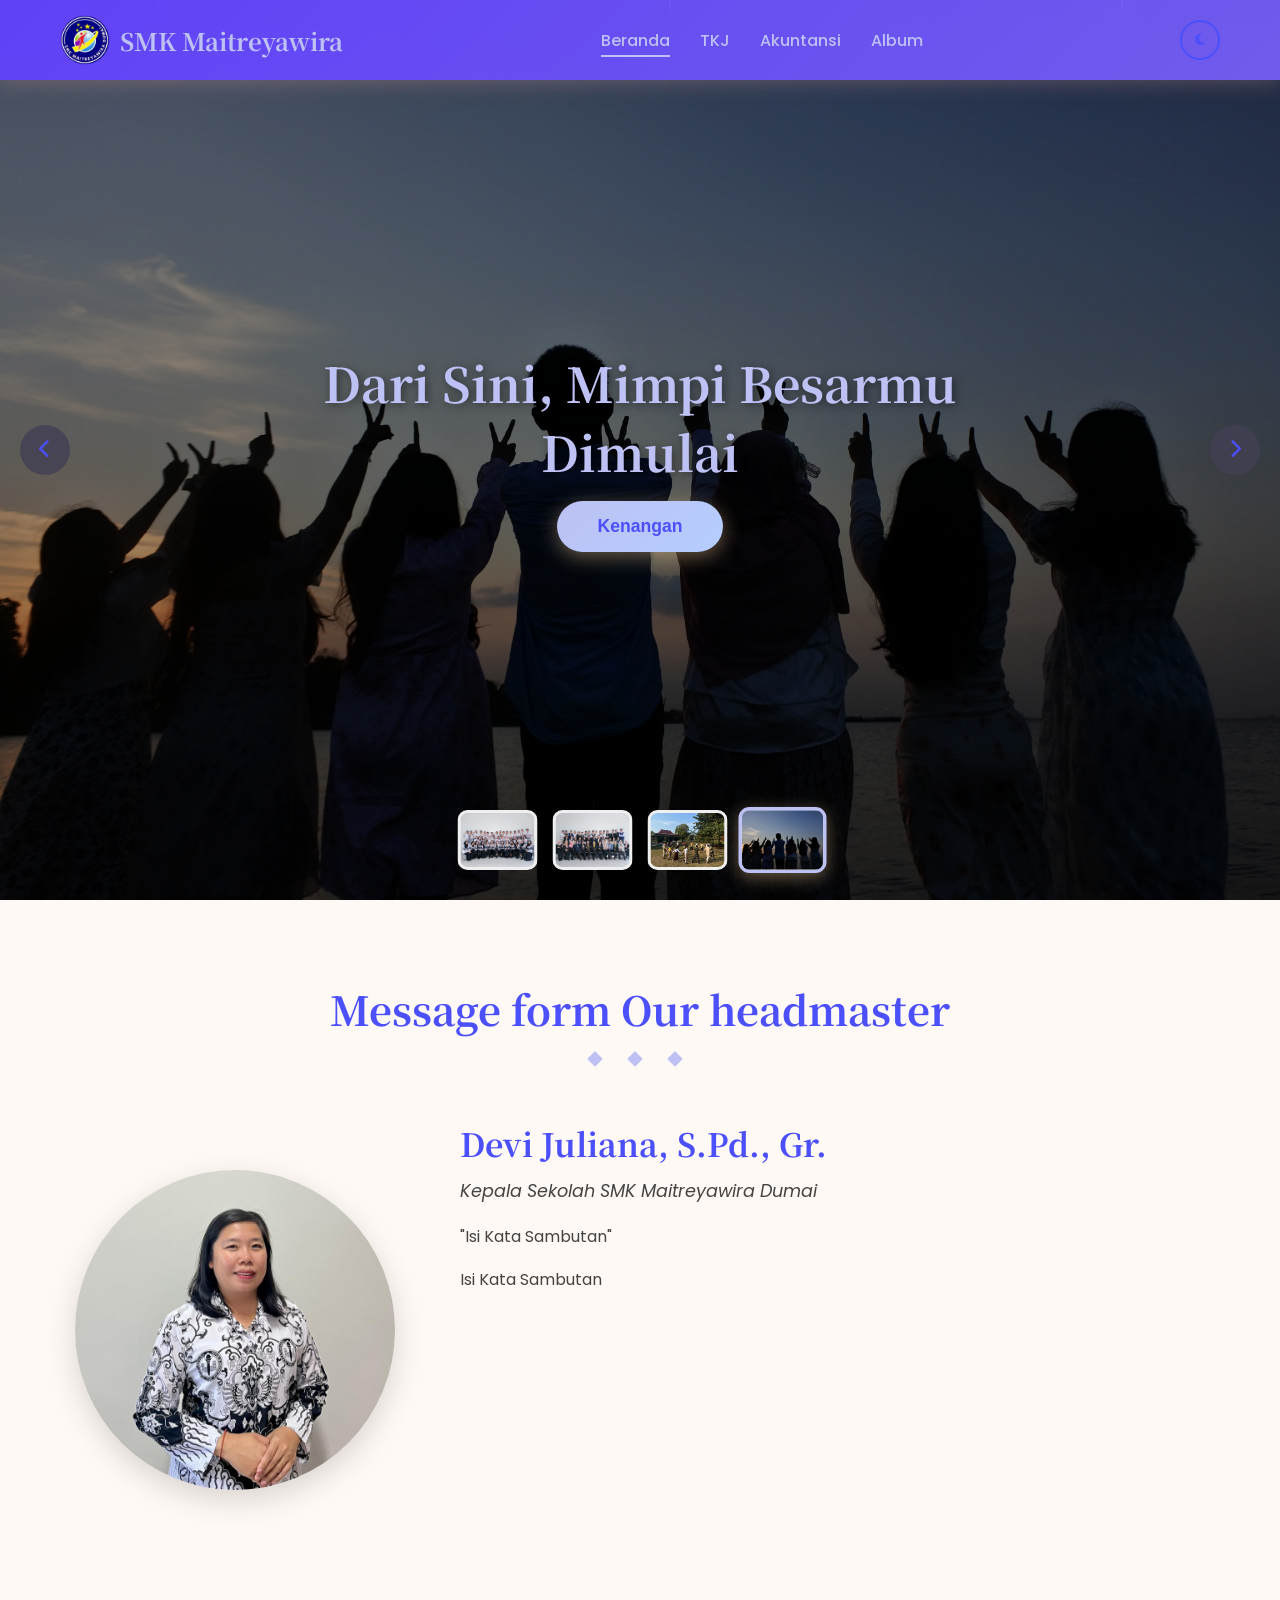
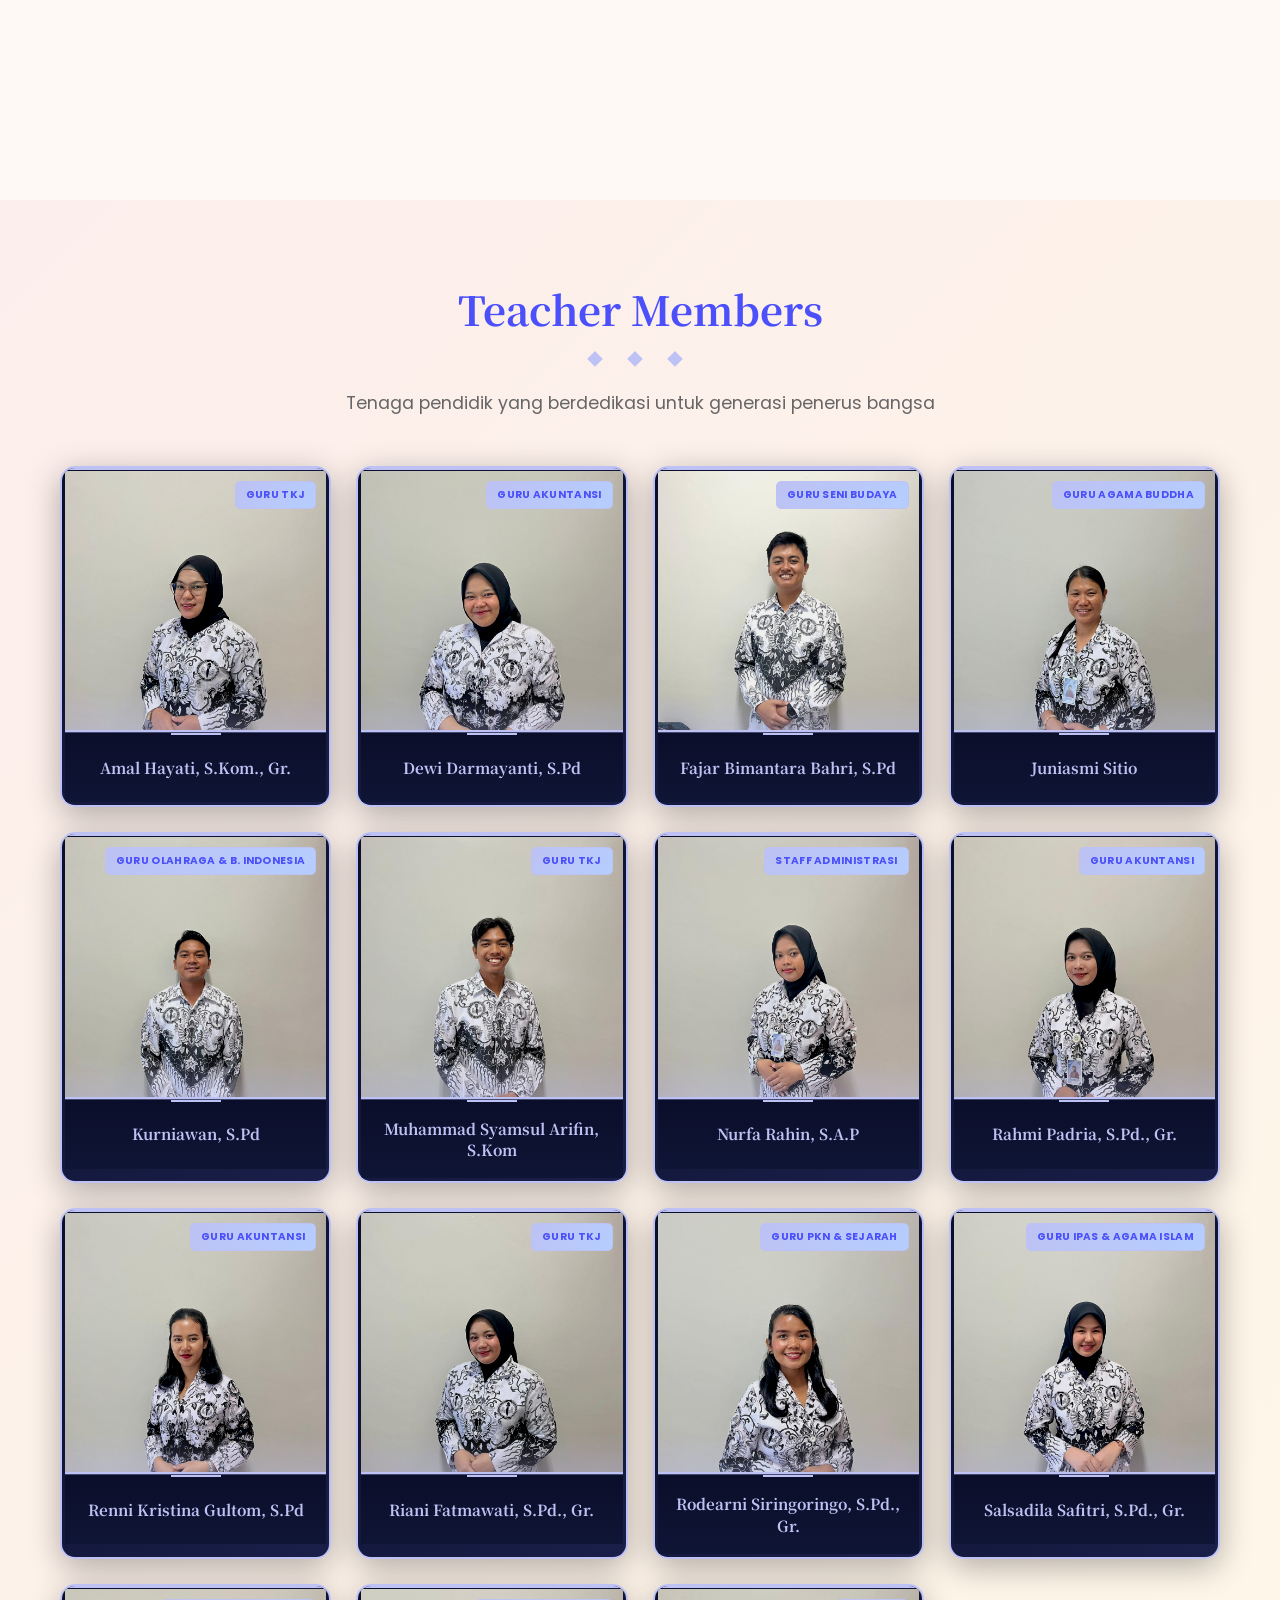
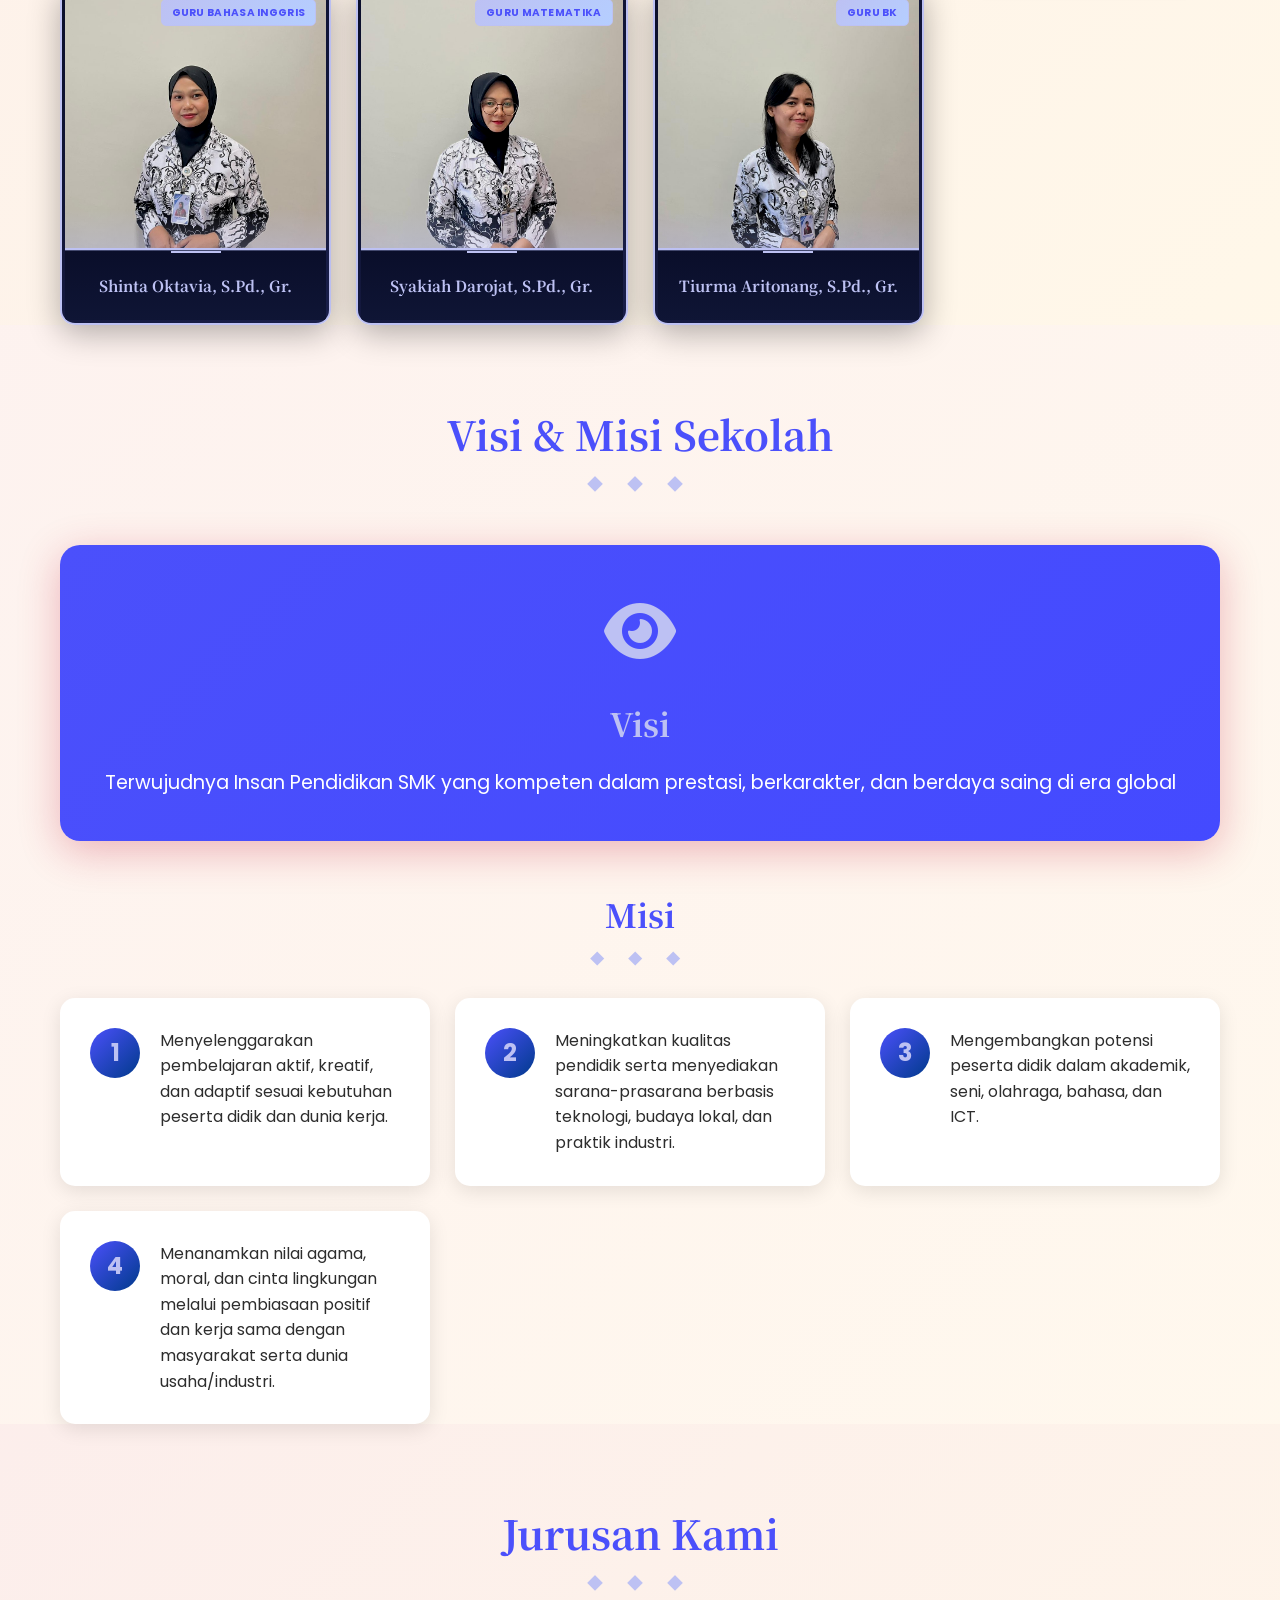
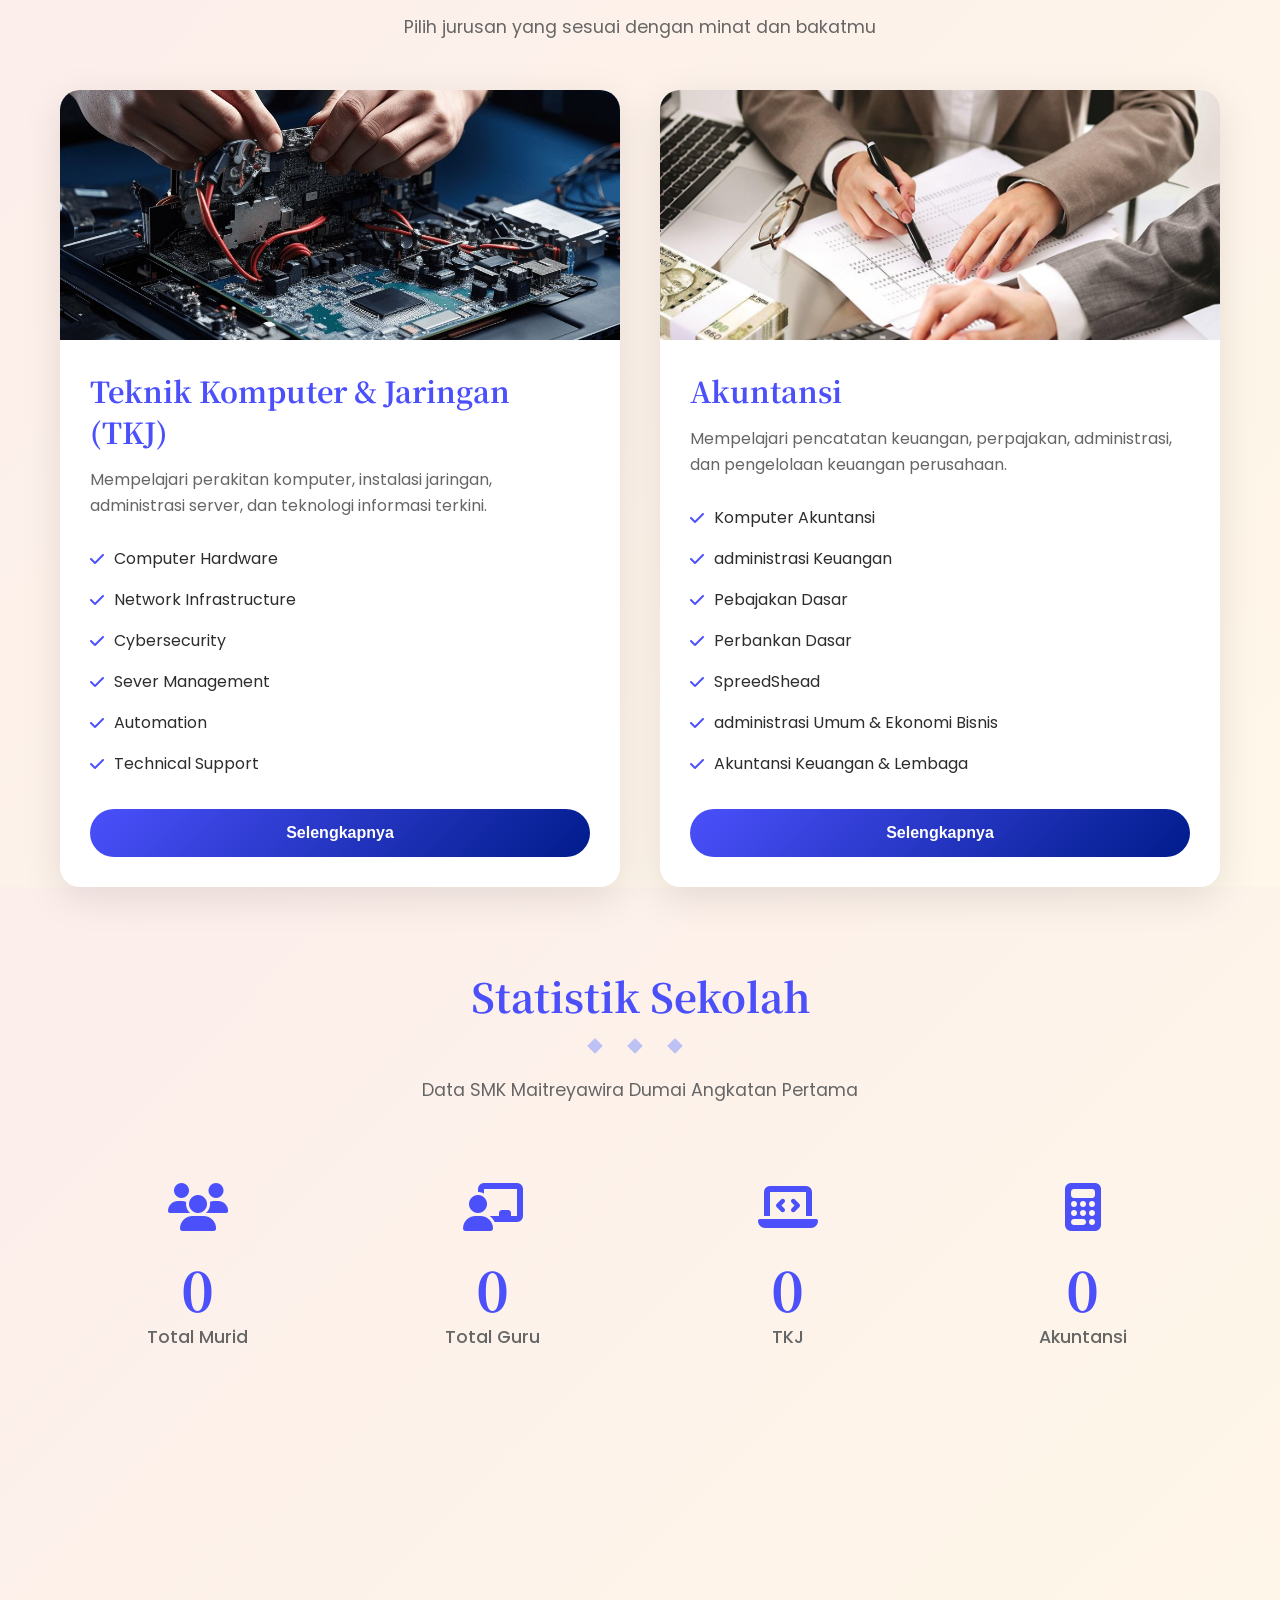
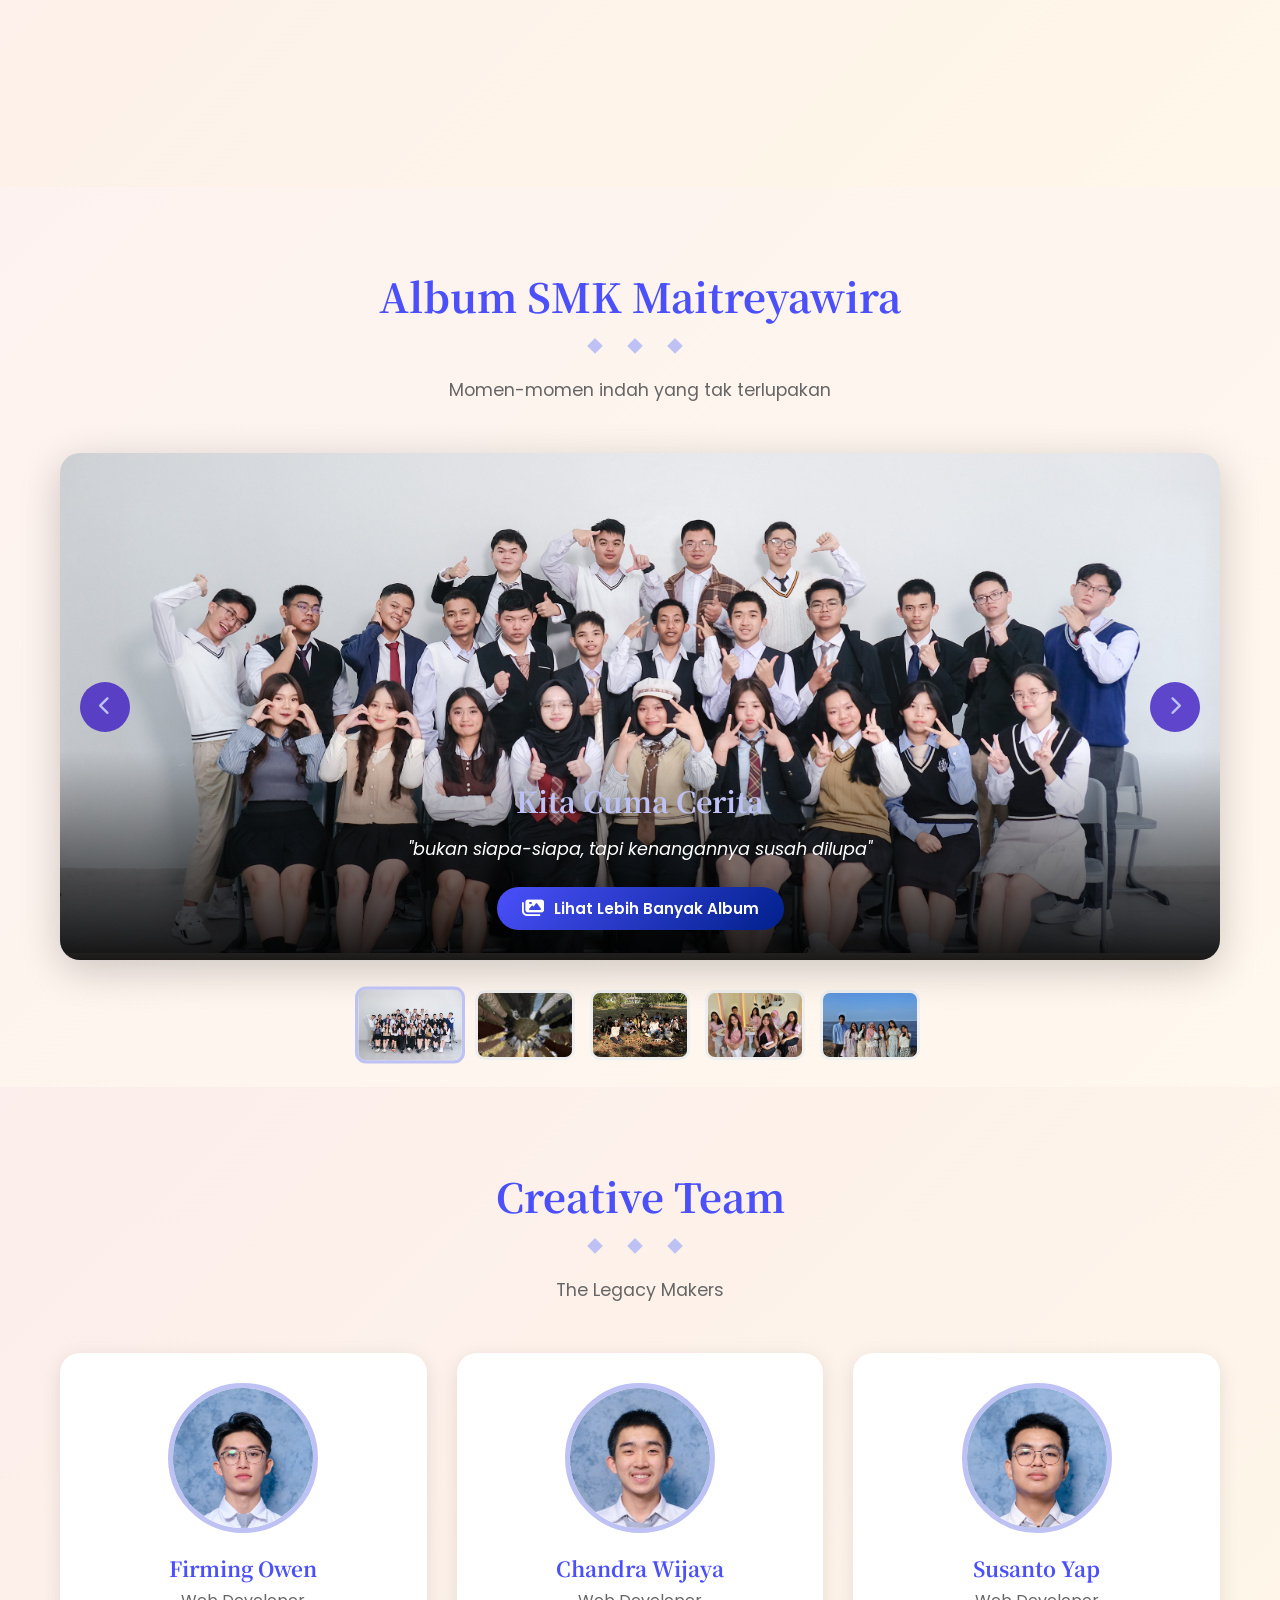
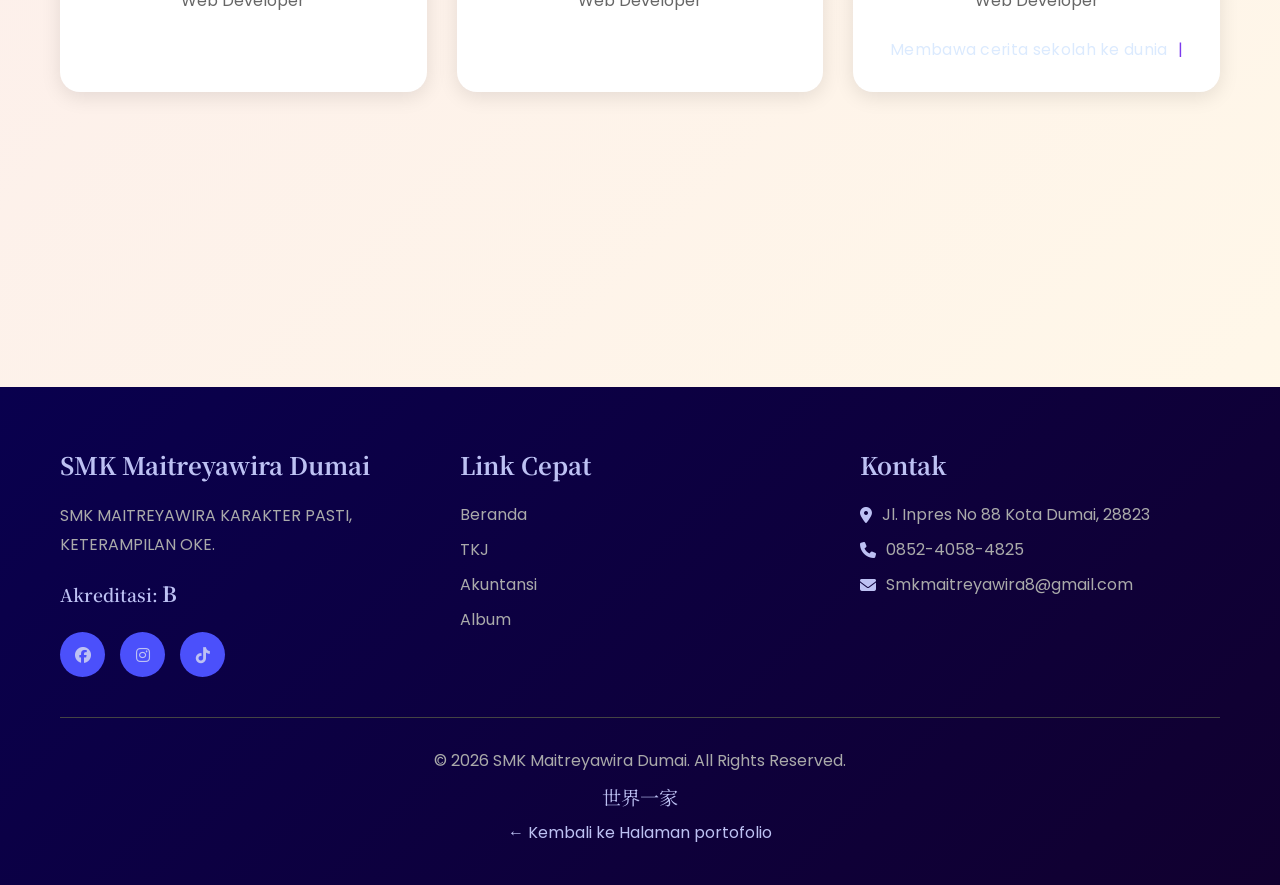
==== index.html @ 33b65b87 "Update index.html" ====
<!DOCTYPE html>
<html lang="id">
<head>
    <meta charset="UTF-8">
    <meta name="viewport" content="width=device-width, initial-scale=1.0">
    <title>SMK Maitreyawira - Album Sekolah</title>
    <link rel="stylesheet" href="style.css">
    <link href="https://fonts.googleapis.com/css2?family=Noto+Serif+SC:wght@400;700&family=Poppins:wght@300;400;600&display=swap" rel="stylesheet">
    <link rel="stylesheet" href="https://cdnjs.cloudflare.com/ajax/libs/font-awesome/6.4.0/css/all.min.css">
    <style>
      .typed-profile {
        display: inline-block;
        margin-top: 10px;
        color: #dbeafe;
        font-size: 0.98rem;
        min-height: 1.2rem;
        letter-spacing: 0.02em;
      }
      .typing-cursor {
        display: inline-block;
        margin-left: 6px;
        color: #7c3aed;
        animation: blink 1.1s steps(2, start) infinite;
      }
      @keyframes blink {
        50% { opacity: 0; }
      }
    </style>
</head>
<body>
    <!-- Navigation -->
    <nav class="navbar" id="navbar">
        <div class="nav-container">
            <div class="nav-logo">
                <img src="logo maitreyawira.png1.ico" alt="Logo SMK Maitreyawira" class="logo-img">
                <span class="logo-text">SMK Maitreyawira</span>
            </div>
            <ul class="nav-menu" id="nav-menu">
                <li><a href="#home" class="nav-link active">Beranda</a></li>
                <li><a href="#tkj" class="nav-link">TKJ</a></li>
                <li><a href="#akuntansi" class="nav-link">Akuntansi</a></li>
                <li><a href="https://angkatan1smkmaitreyawiradumai-stack.github.io/Kenangan_Album/" class="nav-link">Album</a></li>
            </ul>
            <div class="nav-actions">
                <button class="theme-toggle" id="theme-toggle" title="Toggle Theme">
                    <i class="fas fa-moon"></i>
                </button>
                <button class="hamburger" id="hamburger" aria-label="Toggle menu">
                    <span></span>
                    <span></span>
                    <span></span>
                </button>
            </div>
        </div>
    </nav>
    <div class="nav-backdrop" id="nav-backdrop"></div>

    
    <audio id="bg-music" loop preload="auto" autoplay>
        <source src="Peaceful Piano Lyrics - HANYA RINDU - Andmesh.mp3" type="audio/mpeg">
    </audio>

    <!-- Page 1: Home Slider -->
    <section id="home" class="page home-page">
        <div class="slider-container">
            <div class="slider" id="slider">
                <div class="slide active">
                    <img src="oufit 1.jpg" alt="School Building">
                    <div class="slide-content">
                        <h1>Selamat Datang di SMK Maitreyawira Dumai <br>Angkatan Pertama   </h1>
                        <button class="btn-slide" onclick="location.href='#sambutan'">Selengkapnya</button>
                    </div>
                </div>
                <div class="slide">
                    <img src="oufit 2.jpg" alt="Students Learning">
                    <div class="slide-content">
                        <h1>Tempatnya Anak Hebat Mulai Masa Depan</h1>
                        <button class="btn-slide" onclick="location.href='#visi'">Lihat Visi Misi</button>
                    </div>
                </div>
                <div class="slide">
                    <img src="lingkaran tkj 1.jpg" alt="Library">
                    <div class="slide-content">
                        <h1>Jadi Pintar, Jadi Keren, Jadi Kamu Banget</h1>
                        <button class="btn-slide" onclick="location.href='#jurusan'">Lihat Jurusan</button>
                    </div>
                </div>
                <div class="slide">
                    <img src="foto ak 1.jpg" alt="Graduation">
                    <div class="slide-content">
                        <h1>Dari Sini, Mimpi Besarmu Dimulai</h1>
                        <button class="btn-slide" onclick="location.href='#album'">Kenangan</button>
                    </div>
                </div>
            </div>
            <div class="slider-nav">
                <button class="slider-nav-btn active" data-slide="0">
                    <img src="oufit 1.jpg" alt="Thumb 1">
                </button>
                <button class="slider-nav-btn" data-slide="1">
                    <img src="oufit 2.jpg" alt="Thumb 2">
                </button>
                <button class="slider-nav-btn" data-slide="2">
                    <img src="lingkaran tkj 1.jpg" alt="Thumb 3">
                </button>
                <button class="slider-nav-btn" data-slide="3">
                    <img src="foto ak 1.jpg" alt="Thumb 4">
                </button>
            </div>
            <button class="slider-btn prev" id="prev-btn"><i class="fas fa-chevron-left"></i></button>
            <button class="slider-btn next" id="next-btn"><i class="fas fa-chevron-right"></i></button>
        </div>
        <div class="chinese-decoration">
            <div class="lantern lantern-1"></div>
            <div class="lantern lantern-2"></div>
            <div class="lantern lantern-3"></div>
        </div>
    </section>

    <!-- Page 2: Sambutan Kepala Sekolah -->
    <section id="sambutan" class="page sambutan-page">
        <div class="container">
            <h2 class="section-title">Message form Our headmaster</h2>
            <div class="sambutan-content">
                <div class="kepala-sekolah-img">
                    <img src="ls devi-juliana.jpeg" alt="Kepala Sekolah">
                </div>
                <div class="sambutan-text">
                    <h3>Devi Juliana, S.Pd., Gr.</h3>
                    <p class="jabatan">Kepala Sekolah SMK Maitreyawira Dumai</p>
                    <p>"Isi Kata Sambutan"</p>
                    <p>Isi Kata Sambutan</p>
                </div>
            </div>
        </div>
    </section>

    <!-- Page 2.5: Tim Guru -->
    <section id="tim-guru" class="page tim-guru-page">
        <div class="container">
            <h2 class="section-title">Teacher Members</h2>
            <p class="section-subtitle">Tenaga pendidik yang berdedikasi untuk generasi penerus bangsa</p>
            <div class="guru-grid">
                <div class="guru-card">
                    <div class="guru-img-wrapper">
                        <img src="Ls amal.jpeg" alt="Guru 1">
                        <span class="guru-role-badge">Guru TKJ</span>
                    </div>
                    <div class="guru-info">
                        <h4>Amal Hayati, S.Kom., Gr.</h4>
                    </div>
                </div>
                <div class="guru-card">
                    <div class="guru-img-wrapper">
                        <img src="Ls dewi.jpeg" alt="Guru 3">
                        <span class="guru-role-badge">Guru Akuntansi</span>
                    </div>
                    <div class="guru-info">
                        <h4>Dewi Darmayanti, S.Pd</h4>
                    </div>
                </div>
                <div class="guru-card">
                    <div class="guru-img-wrapper">
                        <img src="Ls fajar.jpeg" alt="Guru 4">
                        <span class="guru-role-badge">Guru Seni Budaya</span>
                    </div>
                    <div class="guru-info">
                        <h4>Fajar Bimantara Bahri, S.Pd</h4>
                    </div>
                </div>
                <div class="guru-card">
                    <div class="guru-img-wrapper">
                        <img src="Ls juni.jpeg" alt="Guru 5">
                        <span class="guru-role-badge">Guru Agama Buddha</span>
                    </div>
                    <div class="guru-info">
                        <h4>Juniasmi Sitio</h4>
                    </div>
                </div>
                <div class="guru-card">
                    <div class="guru-img-wrapper">
                        <img src="Ls kurniawan.jpeg" alt="Guru 6">
                        <span class="guru-role-badge">Guru Olahraga & B. Indonesia</span>
                    </div>
                    <div class="guru-info">
                        <h4>Kurniawan, S.Pd</h4>
                    </div>
                </div>
                <div class="guru-card">
                    <div class="guru-img-wrapper">
                        <img src="Ls samsul.jpeg" alt="Guru 7">
                        <span class="guru-role-badge">Guru TKJ</span>
                    </div>
                    <div class="guru-info">
                        <h4>Muhammad Syamsul Arifin, S.Kom</h4>
                    </div>
                </div>
                <div class="guru-card">
                    <div class="guru-img-wrapper">
                        <img src="Ls farah.jpeg" alt="Guru 8">
                        <span class="guru-role-badge">Staff administrasi</span>
                    </div>
                    <div class="guru-info">
                        <h4>Nurfa Rahin, S.A.P </h4>
                    </div>
                </div>
                <div class="guru-card">
                    <div class="guru-img-wrapper">
                        <img src="Ls rahmi.jpeg" alt="Guru 9">
                        <span class="guru-role-badge">Guru Akuntansi</span>
                    </div>
                    <div class="guru-info">
                        <h4>Rahmi Padria,  S.Pd., Gr.</h4>
                    </div>
                </div>
                <div class="guru-card">
                    <div class="guru-img-wrapper">
                        <img src="Ls reni.jpeg" alt="Guru 10">
                        <span class="guru-role-badge">Guru Akuntansi</span>
                    </div>
                    <div class="guru-info">
                        <h4>Renni Kristina Gultom, S.Pd</h4>
                    </div>
                </div>
                <div class="guru-card">
                    <div class="guru-img-wrapper">
                        <img src="Ls riani.jpeg" alt="Guru 11">
                        <span class="guru-role-badge">Guru TKJ</span>
                    </div>
                    <div class="guru-info">
                        <h4>Riani Fatmawati, S.Pd., Gr.</h4>
                    </div>
                </div>
                <div class="guru-card">
                    <div class="guru-img-wrapper">
                        <img src="Ls arni.jpeg" alt="Guru 12">
                        <span class="guru-role-badge">Guru PKN & Sejarah</span>
                    </div>
                    <div class="guru-info">
                        <h4>Rodearni Siringoringo, S.Pd., Gr.</h4>
                    </div>
                </div>
                <div class="guru-card">
                    <div class="guru-img-wrapper">
                        <img src="Ls salsa.jpeg" alt="Guru 13">
                        <span class="guru-role-badge">Guru IPAS & Agama Islam</span>
                    </div>
                    <div class="guru-info">
                        <h4>Salsadila Safitri,  S.Pd., Gr.</h4>
                    </div>
                </div>
                <div class="guru-card">
                    <div class="guru-img-wrapper">
                        <img src="Ls shinta.jpeg" alt="Guru 14">
                        <span class="guru-role-badge">Guru Bahasa Inggris</span>
                    </div>
                    <div class="guru-info">
                        <h4>Shinta Oktavia,  S.Pd., Gr.</h4>
                    </div>
                </div>
                <div class="guru-card">
                    <div class="guru-img-wrapper">
                        <img src="Ls Ayong.jpeg" alt="Guru 15">
                        <span class="guru-role-badge">Guru Matematika</span>
                    </div>
                    <div class="guru-info">
                        <h4>Syakiah Darojat,  S.Pd., Gr.</h4>
                    </div>
                </div>
                <div class="guru-card">
                    <div class="guru-img-wrapper">
                        <img src="Ls tiur.jpeg" alt="Guru 16">
                        <span class="guru-role-badge">Guru BK</span>
                    </div>
                    <div class="guru-info">
                        <h4>Tiurma Aritonang, S.Pd., Gr.</h4>
                    </div>
                </div>
            </div>
        </div>
    </section>

    <!-- Page 3: Visi Misi -->
    <section id="visi-misi" class="page visi-misi-page">
        <div class="container">
            <h2 class="section-title">Visi & Misi Sekolah</h2>
            <div class="visi-misi-content">
                <div class="visi-card">
                    <div class="card-icon">
                        <i class="fas fa-eye"></i>
                    </div>
                    <h3>Visi</h3>
                    <p>Terwujudnya Insan Pendidikan SMK yang kompeten dalam prestasi, berkarakter, dan berdaya saing di era global</p>
                </div>
                <h3 class="misi-title">Misi</h3>
                <div class="misi-grid">
                    <div class="misi-card">
                        <div class="card-number">1</div>
                        <p>Menyelenggarakan pembelajaran aktif, kreatif, dan adaptif sesuai kebutuhan peserta didik dan dunia kerja.</p>
                    </div>
                    <div class="misi-card">
                        <div class="card-number">2</div>
                        <p>Meningkatkan kualitas pendidik serta menyediakan sarana-prasarana berbasis teknologi, budaya lokal, dan praktik industri.</p>
                    </div>
                    <div class="misi-card">
                        <div class="card-number">3</div>
                        <p>Mengembangkan potensi peserta didik dalam akademik, seni, olahraga, bahasa, dan ICT.</p>
                    </div>
                    <div class="misi-card">
                        <div class="card-number">4</div>
                        <p>Menanamkan nilai agama, moral, dan cinta lingkungan melalui pembiasaan positif dan kerja sama dengan masyarakat serta dunia usaha/industri.</p>
                    </div>
                </div>
            </div>
        </div>
    </section   >
    </section>

    <!-- Page 4: Jurusan -->
    <section id="jurusan" class="page jurusan-page">
        <div class="container">
            <h2 class="section-title">Jurusan Kami</h2>
            <p class="section-subtitle">Pilih jurusan yang sesuai dengan minat dan bakatmu</p>
            <div class="jurusan-grid">
                <div class="jurusan-card tkj" id="tkj">
                    <div class="jurusan-img">
                        <img src="tkj jurusan.jpg" alt="TKJ">
                    </div>
                    <div class="jurusan-content">
                        <h3>Teknik Komputer & Jaringan (TKJ)</h3>
                        <p>Mempelajari perakitan komputer, instalasi jaringan, administrasi server, dan teknologi informasi terkini.</p>
                        <ul class="jurusan-list">
                            <li><i class="fas fa-check"></i> Computer Hardware</li>
                            <li><i class="fas fa-check"></i> Network Infrastructure</li>
                            <li><i class="fas fa-check"></i> Cybersecurity</li>
                            <li><i class="fas fa-check"></i> Sever Management</li>
                            <li><i class="fas fa-check"></i> Automation</li>
                            <li><i class="fas fa-check"></i> Technical Support</li>
                        </ul>
                        <button class="btn-daftar" onclick="location.href='https://angkatan1smkmaitreyawiradumai-stack.github.io/Kenangan_TKJ/'">Selengkapnya</button>
                    </div>
                </div>
                <div class="jurusan-card akuntansi" id="akuntansi">
                    <div class="jurusan-img">
                        <img src="akuntansi jurusan.jpg" alt="Akuntansi">
                    </div>
                    <div class="jurusan-content">
                        <h3 id="akuntansi">Akuntansi</h3>
                        <p>Mempelajari pencatatan keuangan, perpajakan, administrasi, dan pengelolaan keuangan perusahaan.</p>
                        <ul class="jurusan-list">
                            <li><i class="fas fa-check"></i> Komputer Akuntansi</li>
                            <li><i class="fas fa-check"></i> administrasi Keuangan</li>
                            <li><i class="fas fa-check"></i> Pebajakan Dasar</li>
                            <li><i class="fas fa-check"></i> Perbankan Dasar</li>
                            <li><i class="fas fa-check"></i> SpreedShead</li>
                            <li><i class="fas fa-check"></i> administrasi Umum & Ekonomi Bisnis</li>
                            <li><i class="fas fa-check"></i> Akuntansi Keuangan & Lembaga</li>
                        </ul>
                        <button class="btn-daftar" onclick="location.href='https://angkatan1smkmaitreyawiradumai-stack.github.io/Kenangan_Akuntansi/'">Selengkapnya</button>
                    </div>
                </div>
            </div>
        </div>
    </section>

    <!-- Page 5: Student Statistics -->
    <section id="statistik" class="page statistik-page">
        <div class="container">
            <h2 class="section-title">Statistik Sekolah</h2>
            <p class="section-subtitle">Data SMK Maitreyawira Dumai Angkatan Pertama</p>
            <div class="statistik-grid">
                <div class="statistik-card">
                    <div class="statistik-icon">
                        <i class="fas fa-users"></i>
                    </div>
                    <div class="statistik-number" data-target="25">0</div>
                    <div class="statistik-label">Total Murid</div>
                </div>
                <div class="statistik-card">
                    <div class="statistik-icon">
                        <i class="fas fa-chalkboard-teacher"></i>
                    </div>
                    <div class="statistik-number" data-target="15">0</div>
                    <div class="statistik-label">Total Guru</div>
                </div>
                <div class="statistik-card">
                    <div class="statistik-icon">
                        <i class="fas fa-laptop-code"></i>
                    </div>
                    <div class="statistik-number" data-target="18">0</div>
                    <div class="statistik-label">TKJ</div>
                </div>
                <div class="statistik-card">
                    <div class="statistik-icon">
                        <i class="fas fa-calculator"></i>
                    </div>
                    <div class="statistik-number" data-target="7">0</div>
                    <div class="statistik-label">Akuntansi</div>
                </div>
            </div>
        </div>
    </section>

    <!-- Page 6: Album -->
    <section id="album" class="page album-page">
        <div class="container">
            <h2 class="section-title">Album SMK Maitreyawira</h2>
            <p class="section-subtitle">Momen-momen indah yang tak terlupakan</p>
            <div class="album-container">
                <div class="album-slideshow">
                    <div class="album-slides" id="album-slides">
                        <div class="album-slide">
                            <img src="foto angkatan 1 no 2.jpg" alt="Album 1">
                            <div class="album-caption">
                                <h4>Kita Cuma Cerita</h4>
                                <p>"bukan siapa-siapa, tapi kenangannya susah dilupa"</p>
                                <a href="https://angkatan1smkmaitreyawiradumai-stack.github.io/Kenangan_Album/" class="btn-album-more">
                                    <i class="fas fa-images"></i> Lihat Lebih Banyak Album
                                </a>
                            </div>
                        </div>
                        <div class="album-slide">
                            <img src="kaki tkj 1.jpg" alt="Album 2">
                            <div class="album-caption">
                                <h4>Ini Cuma Fase… kan?</h4>
                                <p>"Berharap semua ini cuma sementara"</p>
                                <a href="https://angkatan1smkmaitreyawiradumai-stack.github.io/Kenangan_Album/" class="btn-album-more">
                                    <i class="fas fa-images"></i> Lihat Lebih Banyak Album
                                </a>
                            </div>
                        </div>
                        <div class="album-slide">
                            <img src="tkj 2.jpg" alt="Album 3">
                            <div class="album-caption">
                                <h4>Nyaman tapi bukan rumah</h4>
                                <p>"Tempat singgah yang terasa hangat, tapi gak bisa dimiliki"</p>
                                <a href="https://angkatan1smkmaitreyawiradumai-stack.github.io/Kenangan_Album/" class="btn-album-more">
                                    <i class="fas fa-images"></i> Lihat Lebih Banyak Album
                                </a>
                            </div>
                        </div>
                        <div class="album-slide">
                            <img src="ak2.jpg" alt="Album 4">
                            <div class="album-caption">
                                <h4>Senyum gak ada alasan</h4>
                                <p>"Bahagia kadang sesimpel itu"</p>
                               <a href="https://angkatan1smkmaitreyawiradumai-stack.github.io/Kenangan_Album/" class="btn-album-more">
                                    <i class="fas fa-images"></i> Lihat Lebih Banyak Album
                                </a>
                            </div>
                        </div>
                        <div class="album-slide">
                            <img src="ak 3.jpg" alt="Album 5">
                            <div class="album-caption">
                                <h4>Langit lagi biru banget</h4>
                                <p>"Hari yang indah buat mulai sesuatu yang baru"</p>
                                <a href="https://angkatan1smkmaitreyawiradumai-stack.github.io/Kenangan_Album/" class="btn-album-more">
                                    <i class="fas fa-images"></i> Lihat Lebih Banyak Album
                                </a>
                            </div>
                        </div>
                    </div>
                    <button class="album-btn prev" id="album-prev"><i class="fas fa-chevron-left"></i></button>
                    <button class="album-btn next" id="album-next"><i class="fas fa-chevron-right"></i></button>
                </div>
                <div class="album-thumbnails" id="album-thumbnails">
                    <button class="thumb active" data-index="0">
                        <img src="foto angkatan 1 no 2.jpg" alt="Thumb 1">
                    </button>
                    <button class="thumb" data-index="1">
                        <img src="kaki tkj 1.jpg" alt="Thumb 2">
                    </button>
                    <button class="thumb" data-index="2">
                        <img src="tkj 2.jpg" alt="Thumb 3">
                    </button>
                    <button class="thumb" data-index="3">
                        <img src="ak2.jpg" alt="Thumb 4">
                    </button>
                    <button class="thumb" data-index="4">
                        <img src="ak 3.jpg" alt="Thumb 5">
                    </button>
                </div>
            </div>
        </div>
    </section>


    <!-- Page 7: Tim Kreatif -->
    <section id="tim-kreatif" class="page tim-kreatif-page">
        <div class="container">
            <h2 class="section-title">Creative Team</h2>
            <p class="section-subtitle">The Legacy Makers</p>
            <div class="tim-grid">
                <div class="tim-card">
                    <div class="tim-img">
                        <img src="owen.JPG" alt="Member 1">
                    </div>
                    <h4>Firming Owen</h4>
                    <p class="role">Web Developer</p>
                </div>
                <div class="tim-card">
                    <div class="tim-img">
                        <img src="chandra.png" alt="Member 2">
                    </div>
                    <h4>Chandra Wijaya</h4>
                    <p class="role">Web Developer</p>
                </div>
                <div class="tim-card">
                    <div class="tim-img">
                        <img src="susanto.JPG" alt="Member 3">
                    </div>
                    <h4>Susanto Yap</h4>
                    <p class="role">Web Developer</p>
                    <p class="typed-profile"><span id="typed-profile"></span><span class="typing-cursor">|</span></p>
                </div>
            </div>
        </div>
    </section>

    <!-- Footer -->
    <footer class="footer">
        <div class="container">
            <div class="footer-content">
                <div class="footer-section">
                    <h3>SMK Maitreyawira Dumai</h3>
                    <p>SMK MAITREYAWIRA KARAKTER PASTI, KETERAMPILAN OKE.</p>
                    <p class="accreditation">Akreditasi: <strong>B</strong></p>
                    <div class="footer-social">
                        <a href="https://web.facebook.com/profile.php?id=61556649700739"><i class="fab fa-facebook"></i></a>
                        <a href="https://www.instagram.com/smk_maitreyawira/?utm_source=ig_web_button_share_sheet"><i class="fab fa-instagram"></i></a>
                        <a href="https://www.tiktok.com/@smkmaitreyawira_dumai"><i class="fab fa-tiktok"></i></a>
                    </div>
                </div>
                <div class="footer-section">
                    <h3>Link Cepat</h3>
                    <ul>
                        <li><a href="#home">Beranda</a></li>
                        <li><a href="https://angkatan1smkmaitreyawiradumai-stack.github.io/Kenangan_TKJ/">TKJ</a></li>
                        <li><a href="https://angkatan1smkmaitreyawiradumai-stack.github.io/Kenangan_Akuntansi/">Akuntansi</a></li>
                        <li><a href="https://angkatan1smkmaitreyawiradumai-stack.github.io/Kenangan_Album/">Album</a></li>
                    </ul>
                </div>
                <div class="footer-section">
                    <h3>Kontak</h3>
                    <ul class="contact-info">
                        <li><i class="fas fa-map-marker-alt"></i> Jl. Inpres No 88 Kota Dumai, 28823</li>
                        <li><i class="fas fa-phone"></i> 0852-4058-4825</li>
                        <li><i class="fas fa-envelope"></i> Smkmaitreyawira8@gmail.com</li>
                    </ul>
                </div>
            </div>
            <div class="footer-bottom">
                <p>&copy; 2026 SMK Maitreyawira Dumai. All Rights Reserved.</p>
                
                <p class="chinese-greeting">世界一家</p>
                <p style="color: beige;">
                <a class="back-link" href="https://susantoyap25-wq.github.io/portofolio-halam-pertama/">← Kembali ke Halaman portofolio</a></p>
            </div>
        </div>
    </footer>

    <script src="script.js"></script>
    <script>
      const typedProfile = document.getElementById('typed-profile');
      const profileTexts = [
        'Membangun website interaktif',
        'Desain antarmuka bersih dan profesional',
        'Membawa cerita sekolah ke dunia digital'
      ];
      let profileTextIndex = 0;
      let profileCharIndex = 0;
      const typeSpeed = 90;
      const eraseSpeed = 45;
      const profilePause = 1500;

      function typeProfile() {
        if (!typedProfile) return;
        const text = profileTexts[profileTextIndex];
        if (profileCharIndex < text.length) {
          typedProfile.textContent += text.charAt(profileCharIndex);
          profileCharIndex += 1;
          setTimeout(typeProfile, typeSpeed);
        } else {
          setTimeout(eraseProfile, profilePause);
        }
      }

      function eraseProfile() {
        if (!typedProfile) return;
        if (profileCharIndex > 0) {
          typedProfile.textContent = typedProfile.textContent.slice(0, -1);
          profileCharIndex -= 1;
          setTimeout(eraseProfile, eraseSpeed);
        } else {
          profileTextIndex = (profileTextIndex + 1) % profileTexts.length;
          setTimeout(typeProfile, 500);
        }
      }

      document.addEventListener('DOMContentLoaded', () => {
        if (typedProfile) {
          setTimeout(typeProfile, 700);
        }
      });
    </script>
</body>
</html>
---- style.css ----
/* ===== CSS Variables ===== */
:root {
    /* Pastel China Theme (Light) */
    --primary-red: #4b50fb;
    --primary-gold: #bdc1f3;
    --secondary-gold: #b5ceff;
    --accent-pink: #b7c2ff;
    --accent-peach: #ffdab9;
    
    /* Dark Blue Galaxy Theme (Dark) */
    --dark-bg: #0a0e2a;
    --dark-bg-gradient: linear-gradient(135deg, #0a0e2a, #1a1f4a, #0f1535);
    --dark-accent: #4a6fa5;
    --dark-glow: #6b8cce;
    
    --light-bg: #fff9f5;
    --dark-text: #e8e8f0;
    --light-text: #2d2d2d;
    --card-dark: #151a3a;
    --card-light: #ffffff;
    --transition: all 0.3s ease;
}

/* ===== Reset & Base ===== */
* {
    margin: 0;
    padding: 0;
    box-sizing: border-box;
    text-decoration: none;
}

html {
    scroll-behavior: smooth;
}

body {
    font-family: 'Poppins', sans-serif;
    background-color: var(--light-bg);
    color: var(--light-text);
    transition: var(--transition);
    overflow-x: hidden;
}

body.dark-mode {
    background-color: var(--dark-bg);
    color: var(--dark-text);
}

.container {
    max-width: 1200px;
    margin: 0 auto;
    padding: 0 20px;
}

/* ===== Navigation ===== */
.navbar {
    position: fixed;
    top: 0;
    left: 0;
    right: 0;
    background: linear-gradient(135deg, rgba(97, 65, 255, 0.95), rgba(121, 97, 255, 0.9));
    backdrop-filter: blur(10px);
    z-index: 1000;
    box-shadow: 0 2px 20px rgba(232, 160, 160, 0.3);
}

body.dark-mode .navbar {
    background: linear-gradient(135deg, rgba(10, 14, 42, 0.95), rgba(26, 31, 74, 0.9));
    box-shadow: 0 2px 20px rgba(74, 111, 165, 0.3);
}

.nav-container {
    max-width: 1200px;
    margin: 0 auto;
    padding: 15px 20px;
    display: flex;
    justify-content: space-between;
    align-items: center;
}

.nav-logo {
    display: flex;
    align-items: center;
    gap: 10px;
}

.logo-img {
    width: 50px;
    height: 50px;
    object-fit: contain;
}

.logo-text {
    font-family: 'Noto Serif SC', serif;
    font-size: 1.5rem;
    font-weight: 700;
    color: var(--primary-gold);
}

.nav-menu {
    display: flex;
    list-style: none;
    gap: 30px;
}

.nav-link {
    color: var(--primary-gold);
    text-decoration: none;
    font-weight: 500;
    transition: var(--transition);
    position: relative;
}

.nav-link::after {
    content: '';
    position: absolute;
    bottom: -5px;
    left: 0;
    width: 0;
    height: 2px;
    background: var(--primary-gold);
    transition: var(--transition);
}

.nav-link:hover::after,
.nav-link.active::after {
    width: 100%;
}

.nav-link:hover {
    color: #fff;
}

.nav-actions {
    display: flex;
    align-items: center;
    gap: 15px;
}

.theme-toggle {
    background: transparent;
    border: 2px solid var(--primary-red);
    color: var(--primary-red);
    width: 40px;
    height: 40px;
    border-radius: 50%;
    cursor: pointer;
    transition: var(--transition);
    display: flex;
    align-items: center;
    justify-content: center;
}

.theme-toggle:hover {
    background: var(--primary-red);
    color: #fff;
}

body.dark-mode .theme-toggle {
    border-color: var(--dark-glow);
    color: var(--dark-glow);
}

body.dark-mode .theme-toggle:hover {
    background: var(--dark-glow);
    color: var(--dark-bg);
}

.hamburger {
    display: none;
    flex-direction: column;
    gap: 6px;
    background: transparent;
    border: none;
    cursor: pointer;
    padding: 8px;
    z-index: 1002;
    position: relative;
}

.hamburger span {
    width: 28px;
    height: 3px;
    background: var(--primary-gold);
    transition: var(--transition);
    border-radius: 2px;
    transform-origin: center;
}

.hamburger.active span:nth-child(1) {
    transform: translateY(9px) rotate(45deg);
}

.hamburger.active span:nth-child(2) {
    opacity: 0;
    transform: translateX(-20px);
}

.hamburger.active span:nth-child(3) {
    transform: translateY(-9px) rotate(-45deg);
}

body.dark-mode .hamburger span {
    background: var(--dark-glow);
}

/* Mobile Menu Backdrop */
.nav-backdrop {
    position: fixed;
    top: 0;
    left: 0;
    width: 100%;
    height: 100%;
    background: rgba(0, 0, 0, 0.5);
    opacity: 0;
    visibility: hidden;
    transition: var(--transition);
    z-index: 998;
}

.nav-backdrop.active {
    opacity: 1;
    visibility: visible;
}

/* ===== Music Player ===== */
.music-player {
    position: fixed;
    bottom: 20px;
    right: 20px;
    background: linear-gradient(135deg, var(--primary-red), var(--accent-pink));
    padding: 15px 20px;
    border-radius: 50px;
    display: flex;
    align-items: center;
    gap: 15px;
    box-shadow: 0 5px 20px rgba(232, 160, 160, 0.4);
    z-index: 999;
}

body.dark-mode .music-player {
    background: linear-gradient(135deg, var(--dark-bg), var(--dark-accent));
    box-shadow: 0 5px 20px rgba(74, 111, 165, 0.5);
}

.music-toggle {
    background: var(--primary-gold);
    border: none;
    width: 40px;
    height: 40px;
    border-radius: 50%;
    cursor: pointer;
    display: flex;
    align-items: center;
    justify-content: center;
    transition: var(--transition);
}

.music-toggle:hover {
    transform: scale(1.1);
    background: var(--secondary-gold);
}

body.dark-mode .music-toggle {
    background: var(--dark-accent);
}

body.dark-mode .music-toggle:hover {
    background: var(--dark-glow);
}

.music-info {
    color: white;
}

.music-title {
    font-size: 0.9rem;
    font-weight: 500;
}

/* ===== Pages ===== */
.page {
    min-height: 100vh;
    padding-top: 80px;
}

/* ===== Home Slider ===== */
.home-page {
    position: relative;
    padding-top: 0;
}

.slider-container {
    position: relative;
    height: 100vh;
    overflow: hidden;
}

.slider {
    position: relative;
    height: 100%;
}

.slide {
    position: absolute;
    top: 0;
    left: 0;
    width: 100%;
    height: 100%;
    opacity: 0;
    transition: opacity 1s ease;
}

.slide.active {
    opacity: 1;
}

.slide img {
    width: 100%;
    height: 100%;
    object-fit: cover;
}

.slide::before {
    content: '';
    position: absolute;
    top: 0;
    left: 0;
    right: 0;
    bottom: 0;
    background: rgba(0, 0, 0, 0.4);
    z-index: 5;
}

.slide-content {
    position: absolute;
    top: 50%;
    left: 50%;
    transform: translate(-50%, -50%);
    text-align: center;
    color: white;
    text-shadow: 2px 2px 10px rgba(0, 0, 0, 0.5);
    z-index: 10;
    width: 90%;
    max-width: 800px;
}

.slide-content h1 {
    font-family: 'Noto Serif SC', serif;
    font-size: 3rem;
    margin-bottom: 15px;
    color: var(--primary-gold);
    position: relative;
    z-index: 10;
}

.slide-content p {
    font-size: 1.3rem;
    max-width: 600px;
    margin: 0 auto 25px;
    position: relative;
    z-index: 10;
}

.btn-slide {
    position: relative;
    z-index: 10;
    background: linear-gradient(135deg, var(--primary-gold), var(--secondary-gold));
    color: var(--primary-red);
    border: none;
    padding: 15px 40px;
    border-radius: 30px;
    font-size: 1.1rem;
    font-weight: 600;
    cursor: pointer;
    transition: var(--transition);
    box-shadow: 0 5px 20px rgba(255, 215, 160, 0.4);
}

.btn-slide:hover {
    background: linear-gradient(135deg, var(--accent-peach), var(--primary-gold));
    transform: scale(1.1);
    box-shadow: 0 8px 30px rgba(255, 215, 160, 0.6);
}

.slider-nav {
    position: absolute;
    bottom: 30px;
    left: 50%;
    transform: translateX(-50%);
    display: flex;
    gap: 15px;
    z-index: 20;
}

.slider-nav-btn {
    width: 80px;
    height: 60px;
    border: 3px solid transparent;
    border-radius: 10px;
    overflow: hidden;
    cursor: pointer;
    transition: var(--transition);
    padding: 0;
}

.slider-nav-btn img {
    width: 100%;
    height: 100%;
    object-fit: cover;
}

.slider-nav-btn.active,
.slider-nav-btn:hover {
    border-color: var(--primary-gold);
    transform: scale(1.1);
    box-shadow: 0 4px 15px rgba(255, 215, 160, 0.4);
}

body.dark-mode .slider-nav-btn.active,
body.dark-mode .slider-nav-btn:hover {
    border-color: var(--dark-glow);
    box-shadow: 0 4px 15px rgba(74, 111, 165, 0.5);
}

.slider-btn {
    position: absolute;
    top: 50%;
    transform: translateY(-50%);
    background: rgba(65, 64, 84, 0.8);
    color: var(--primary-red);
    border: none;
    width: 50px;
    height: 50px;
    border-radius: 50%;
    cursor: pointer;
    font-size: 1.2rem;
    transition: var(--transition);
    z-index: 30;
}

.slider-btn:hover {
    background: var(--primary-gold);
    color: var(--primary-red);
}

body.dark-mode .slider-btn {
    background: rgba(74, 111, 165, 0.8);
    color: var(--dark-glow);
}

body.dark-mode .slider-btn:hover {
    background: var(--dark-glow);
    color: var(--dark-bg);
}

.slider-btn.prev {
    left: 20px;
}

.slider-btn.next {
    right: 20px;
}

/* Chinese Decoration */
.chinese-decoration {
    position: absolute;
    top: 0;
    left: 0;
    right: 0;
    pointer-events: none;
    z-index: 40;
}

.lantern {
    position: absolute;
    width: 60px;
    height: 80px;
    background: linear-gradient(180deg, #c41e3a, #8b0000);
    border-radius: 50% 50% 50% 50% / 30% 30% 70% 70%;
    box-shadow: 0 5px 15px rgba(0, 0, 0, 0.3);
}

.lantern::before {
    content: '';
    position: absolute;
    top: -10px;
    left: 50%;
    transform: translateX(-50%);
    width: 20px;
    height: 10px;
    background: var(--primary-gold);
}

.lantern::after {
    content: '';
    position: absolute;
    bottom: -20px;
    left: 50%;
    transform: translateX(-50%);
    width: 2px;
    height: 30px;
    background: var(--primary-gold);
}

.lantern-1 {
    left: 10%;
    top: -80px;
    animation: swing 3s ease-in-out infinite;
}

.lantern-2 {
    left: 50%;
    top: -80px;
    animation: swing 3s ease-in-out infinite 0.5s;
}

.lantern-3 {
    right: 10%;
    top: -80px;
    animation: swing 3s ease-in-out infinite 1s;
}

@keyframes swing {
    0%, 100% { transform: rotate(-5deg); }
    50% { transform: rotate(5deg); }
}

/* ===== Section Title ===== */
.section-title {
    font-family: 'Noto Serif SC', serif;
    font-size: 2.5rem;
    text-align: center;
    color: var(--primary-red);
    margin-bottom: 20px;
    position: relative;
}

body.dark-mode .section-title {
    color: var(--primary-gold);
}

.section-title::after {
    content: '◆ ◆ ◆';
    display: block;
    text-align: center;
    color: var(--primary-gold);
    margin-top: 10px;
    font-size: 1rem;
    letter-spacing: 10px;
}

.section-subtitle {
    text-align: center;
    color: #666;
    margin-bottom: 50px;
    font-size: 1.1rem;
}

body.dark-mode .section-subtitle {
    color: #aaa;
}

/* ===== Sambutan Page ===== */
.sambutan-content {
    display: grid;
    grid-template-columns: 350px 1fr;
    gap: 50px;
    align-items: start;
    margin-top: 50px;
}

.kepala-sekolah-img {
    text-align: center;
}

.kepala-sekolah-img img {
    width: 100%;
    max-width: 320px;
    border-radius: 500px;
    box-shadow: 0 10px 30px rgba(0, 0, 0, 0.15);
    transition: var(--transition);
    margin-top:50px;
}

.kepala-sekolah-img:hover img {
    transform: translateY(-5px);
    box-shadow: 0 15px 40px rgba(196, 30, 58, 0.25);
}

.sambutan-text h3 {
    font-family: 'Noto Serif SC', serif;
    font-size: 2rem;
    color: var(--primary-red);
    margin-bottom: 10px;
}

body.dark-mode .sambutan-text h3 {
    color: var(--primary-gold);
}

.jabatan {
    color: #666;
    margin-bottom: 25px;
    font-style: italic;
    font-size: 1.1rem;
}

body.dark-mode .jabatan {
    color: #aaa;
}

.sambutan-text p {
    line-height: 1.8;
    margin-bottom: 15px;
    text-align: justify;
    color: #444;
}

body.dark-mode .sambutan-text p {
    color: #ccc;
}

/* ===== Visi Misi Page ===== */
.visi-misi-page {
    background: linear-gradient(135deg, rgba(196, 30, 58, 0.03), rgba(255, 215, 0, 0.03));
}

.visi-misi-content {
    margin-top: 50px;
}

.visi-card {
    background: linear-gradient(135deg, var(--primary-red), #444aff);
    color: white;
    padding: 40px;
    border-radius: 20px;
    text-align: center;
    margin-bottom: 50px;
    box-shadow: 0 10px 40px rgba(196, 30, 58, 0.3);
}

.visi-card .card-icon {
    font-size: 4rem;
    color: var(--primary-gold);
    margin-bottom: 20px;
}

.visi-card h3 {
    font-family: 'Noto Serif SC', serif;
    font-size: 2rem;
    margin-bottom: 20px;
    color: var(--primary-gold);
}

.visi-card p {
    font-size: 1.2rem;
    line-height: 1.8;
}

.misi-title {
    font-family: 'Noto Serif SC', serif;
    font-size: 2rem;
    text-align: center;
    color: var(--primary-red);
    margin-bottom: 30px;
    position: relative;
}

body.dark-mode .misi-title {
    color: var(--primary-gold);
}

.misi-title::after {
    content: '◆ ◆ ◆';
    display: block;
    text-align: center;
    color: var(--primary-gold);
    margin-top: 10px;
    font-size: 0.9rem;
    letter-spacing: 10px;
}

.misi-grid {
    display: grid;
    grid-template-columns: repeat(auto-fit, minmax(300px, 1fr));
    gap: 25px;
}

.misi-card {
    background: var(--card-light);
    padding: 30px;
    border-radius: 15px;
    box-shadow: 0 5px 20px rgba(0, 0, 0, 0.1);
    display: flex;
    gap: 20px;
    align-items: flex-start;
    transition: var(--transition);
}

body.dark-mode .misi-card {
    background: var(--card-dark);
}

.misi-card:hover {
    transform: translateY(-5px);
    box-shadow: 0 10px 30px rgba(196, 30, 58, 0.2);
}

.card-number {
    background: linear-gradient(135deg, var(--primary-red), #003a8b);
    color: var(--primary-gold);
    width: 50px;
    height: 50px;
    border-radius: 50%;
    display: flex;
    align-items: center;
    justify-content: center;
    font-size: 1.5rem;
    font-weight: bold;
    flex-shrink: 0;
}

.misi-card p {
    line-height: 1.6;
}

/* ===== Jurusan Page ===== */
.jurusan-page {
    background: linear-gradient(135deg, rgba(196, 30, 58, 0.05), rgba(255, 215, 0, 0.05));
}

.jurusan-grid {
    display: grid;
    grid-template-columns: repeat(auto-fit, minmax(400px, 1fr));
    gap: 40px;
    margin-top: 50px;
}

.jurusan-card {
    background: var(--card-light);
    border-radius: 20px;
    overflow: hidden;
    box-shadow: 0 10px 40px rgba(0, 0, 0, 0.1);
    transition: var(--transition);
}

body.dark-mode .jurusan-card {
    background: var(--card-dark);
}

.jurusan-card:hover {
    transform: translateY(-10px);
    box-shadow: 0 20px 50px rgba(196, 30, 58, 0.3);
}

.jurusan-img {
    height: 250px;
    overflow: hidden;
}

.jurusan-img img {
    width: 100%;
    height: 100%;
    object-fit: cover;
    transition: var(--transition);
}

.jurusan-card:hover .jurusan-img img {
    transform: scale(1.1);
}

.jurusan-content {
    padding: 30px;
}

.jurusan-content h3 {
    font-family: 'Noto Serif SC', serif;
    font-size: 1.8rem;
    color: var(--primary-red);
    margin-bottom: 15px;
}

body.dark-mode .jurusan-content h3 {
    color: var(--primary-gold);
}

.jurusan-content p {
    color: #666;
    margin-bottom: 20px;
    line-height: 1.6;
}

body.dark-mode .jurusan-content p {
    color: #aaa;
}

.jurusan-list {
    list-style: none;
    margin-bottom: 25px;
}

.jurusan-list li {
    padding: 8px 0;
    display: flex;
    align-items: center;
    gap: 10px;
}

.jurusan-list i {
    color: var(--primary-red);
}

body.dark-mode .jurusan-list i {
    color: var(--primary-gold);
}

.btn-daftar {
    background: linear-gradient(135deg, var(--primary-red), #001c8b);
    color: white;
    border: none;
    padding: 15px 40px;
    border-radius: 30px;
    font-size: 1rem;
    font-weight: 600;
    cursor: pointer;
    transition: var(--transition);
    width: 100%;
}

.btn-daftar:hover {
    background: linear-gradient(135deg, var(--primary-gold), var(--secondary-gold));
    color: var(--primary-red);
    transform: scale(1.05);
}

/* ===== Statistik Page ===== */
.statistik-page {
    background: linear-gradient(135deg, rgba(196, 30, 58, 0.05), rgba(255, 215, 0, 0.05));
}

.statistik-grid {
    display: grid;
    grid-template-columns: repeat(auto-fit, minmax(200px, 1fr));
    gap: 20px;
    margin-top: 50px;
}

.statistik-card {
    text-align: center;
    padding: 20px;
}

.statistik-icon {
    font-size: 3rem;
    color: var(--primary-red);
    margin-bottom: 15px;
}

body.dark-mode .statistik-icon {
    color: var(--primary-gold);
}

.statistik-number {
    font-family: 'Noto Serif SC', serif;
    font-size: 3.5rem;
    font-weight: 700;
    color: var(--primary-red);
    margin-bottom: 8px;
    line-height: 1;
}

body.dark-mode .statistik-number {
    color: var(--primary-gold);
}

.statistik-label {
    font-size: 1.1rem;
    color: #666;
    font-weight: 500;
}

body.dark-mode .statistik-label {
    color: #aaa;
}

/* ===== Modal ===== */
.modal {
    display: none;
    position: fixed;
    top: 0;
    left: 0;
    right: 0;
    bottom: 0;
    background: rgba(0, 0, 0, 0.8);
    z-index: 2000;
    align-items: center;
    justify-content: center;
}

.modal.active {
    display: flex;
}

.modal-content {
    background: var(--card-light);
    padding: 40px;
    border-radius: 20px;
    max-width: 500px;
    width: 90%;
    position: relative;
    animation: modalSlide 0.3s ease;
}

body.dark-mode .modal-content {
    background: var(--card-dark);
}

@keyframes modalSlide {
    from {
        opacity: 0;
        transform: translateY(-50px);
    }
    to {
        opacity: 1;
        transform: translateY(0);
    }
}

.modal-close {
    position: absolute;
    top: 15px;
    right: 20px;
    font-size: 2rem;
    cursor: pointer;
    color: var(--primary-red);
}

body.dark-mode .modal-close {
    color: var(--primary-gold);
}

.modal-content h3 {
    font-family: 'Noto Serif SC', serif;
    color: var(--primary-red);
    margin-bottom: 30px;
    text-align: center;
}

body.dark-mode .modal-content h3 {
    color: var(--primary-gold);
}

.daftar-form {
    display: flex;
    flex-direction: column;
    gap: 20px;
}

.form-group {
    display: flex;
    flex-direction: column;
    gap: 8px;
}

.form-group label {
    font-weight: 600;
    color: var(--light-text);
}

body.dark-mode .form-group label {
    color: var(--dark-text);
}

.form-group input {
    padding: 12px 15px;
    border: 2px solid #ddd;
    border-radius: 10px;
    font-size: 1rem;
    transition: var(--transition);
}

.form-group input:focus {
    outline: none;
    border-color: var(--primary-red);
}

body.dark-mode .form-group input {
    background: var(--dark-bg);
    border-color: #444;
    color: var(--dark-text);
}

body.dark-mode .form-group input:focus {
    border-color: var(--primary-gold);
}

.btn-submit {
    background: linear-gradient(135deg, var(--primary-red), #8b0000);
    color: white;
    border: none;
    padding: 15px;
    border-radius: 10px;
    font-size: 1.1rem;
    font-weight: 600;
    cursor: pointer;
    transition: var(--transition);
}

.btn-submit:hover {
    background: linear-gradient(135deg, var(--primary-gold), var(--secondary-gold));
    color: var(--primary-red);
}

/* ===== Album Page ===== */
.album-page {
    background: linear-gradient(135deg, rgba(196, 30, 58, 0.03), rgba(255, 215, 0, 0.03));
}

.album-container {
    margin-top: 50px;
}

.album-slideshow {
    position: relative;
    overflow: hidden;
    border-radius: 20px;
    box-shadow: 0 10px 40px rgba(0, 0, 0, 0.2);
}

.album-slides {
    display: flex;
    transition: transform 0.5s ease;
}

.album-slide {
    min-width: 100%;
    position: relative;
}

.album-slide img {
    width: 100%;
    height: 500px;
    object-fit: cover;
}

.album-caption {
    position: absolute;
    bottom: 0;
    left: 0;
    right: 0;
    background: linear-gradient(transparent, rgba(0, 0, 0, 0.9));
    padding: 30px;
    color: white;
    display: flex;
    flex-direction: column;
    align-items: center;
    gap: 10px;
}

.album-caption h4 {
    font-family: 'Noto Serif SC', serif;
    font-size: 1.8rem;
    color: var(--primary-gold);
    margin-bottom: 5px;
}

.album-caption p {
    font-style: italic;
    font-size: 1.1rem;
    margin-bottom: 10px;
}

.album-caption .btn-album-more {
    margin-top: 5px;
    padding: 10px 25px;
    font-size: 0.95rem;
}

.album-btn {
    position: absolute;
    top: 50%;
    transform: translateY(-50%);
    background: rgba(63, 30, 196, 0.8);
    color: var(--primary-gold);
    border: none;
    width: 50px;
    height: 50px;
    border-radius: 50%;
    cursor: pointer;
    font-size: 1.2rem;
    transition: var(--transition);
    z-index: 10;
}

.album-btn:hover {
    background: var(--primary-gold);
    color: var(--primary-red);
}

.album-btn.prev {
    left: 20px;
}

.album-btn.next {
    right: 20px;
}

.album-thumbnails {
    display: flex;
    justify-content: center;
    gap: 15px;
    margin-top: 30px;
    flex-wrap: wrap;
}

.thumb {
    width: 100px;
    height: 70px;
    border: 3px solid transparent;
    border-radius: 10px;
    overflow: hidden;
    cursor: pointer;
    transition: var(--transition);
    padding: 0;
}

.thumb img {
    width: 100%;
    height: 100%;
    object-fit: cover;
}

.thumb.active,
.thumb:hover {
    border-color: var(--primary-gold);
    transform: scale(1.1);
}

.btn-album-more {
    background: linear-gradient(135deg, var(--primary-red), #00208b);
    color: white;
    border: none;
    padding: 15px 40px;
    border-radius: 30px;
    font-size: 1.1rem;
    font-weight: 600;
    cursor: pointer;
    transition: var(--transition);
    box-shadow: 0 5px 20px rgba(0, 0, 0, 0.2);
    display: inline-flex;
    align-items: center;
    gap: 10px;
}

.btn-album-more:hover {
    background: linear-gradient(135deg, var(--primary-gold), var(--secondary-gold));
    color: var(--primary-red);
    transform: scale(1.05);
    box-shadow: 0 8px 30px rgba(196, 30, 58, 0.3);
}

.btn-album-more i {
    font-size: 1.2rem;
}

/* ===== Share TKJ Experience Page ===== */
.share-tkj-page {
    background: linear-gradient(135deg, rgba(196, 30, 58, 0.05), rgba(255, 215, 0, 0.05));
}

/* ===== TKJ Messages Page ===== */
.tkj-messages-page {
    background: linear-gradient(135deg, rgba(196, 30, 58, 0.05), rgba(255, 215, 0, 0.05));
}

.tkj-messages-content {
    display: grid;
    grid-template-columns: 1fr 1fr;
    gap: 50px;
    margin-top: 50px;
    align-items: start;
}

.tkj-messages-form {
    background: var(--card-light);
    padding: 40px;
    border-radius: 20px;
    box-shadow: 0 10px 40px rgba(0, 0, 0, 0.1);
}

body.dark-mode .tkj-messages-form {
    background: var(--card-dark);
}

.tkj-messages-form .form-group {
    margin-bottom: 25px;
}

.tkj-messages-form label {
    display: flex;
    align-items: center;
    gap: 10px;
    font-weight: 600;
    color: var(--light-text);
    margin-bottom: 10px;
    font-size: 1rem;
}

body.dark-mode .tkj-messages-form label {
    color: var(--dark-text);
}

.tkj-messages-form label i {
    color: var(--primary-red);
}

body.dark-mode .tkj-messages-form label i {
    color: var(--primary-gold);
}

.tkj-messages-form input,
.tkj-messages-form textarea {
    width: 100%;
    padding: 15px;
    border: 2px solid #ddd;
    border-radius: 10px;
    font-size: 1rem;
    font-family: 'Poppins', sans-serif;
    transition: var(--transition);
    resize: vertical;
}

body.dark-mode .tkj-messages-form input,
body.dark-mode .tkj-messages-form textarea {
    background: var(--dark-bg);
    border-color: #444;
    color: var(--dark-text);
}

.tkj-messages-form input:focus,
.tkj-messages-form textarea:focus {
    outline: none;
    border-color: var(--primary-red);
}

body.dark-mode .tkj-messages-form input:focus,
body.dark-mode .tkj-messages-form textarea:focus {
    border-color: var(--primary-gold);
}

.tkj-messages-info {
    background: linear-gradient(135deg, var(--primary-red), #00208b);
    color: white;
    padding: 40px;
    border-radius: 20px;
    box-shadow: 0 10px 40px rgba(196, 30, 58, 0.3);
}

.tkj-messages-info h3 {
    font-family: 'Noto Serif SC', serif;
    font-size: 1.8rem;
    color: var(--primary-gold);
    margin-bottom: 20px;
}

.tkj-messages-info p {
    font-size: 1.05rem;
    line-height: 1.7;
    margin-bottom: 25px;
}

.tkj-messages-info ul {
    list-style: none;
    margin-bottom: 30px;
}

.tkj-messages-info li {
    padding: 12px 0;
    display: flex;
    align-items: center;
    gap: 15px;
    font-size: 1.1rem;
    line-height: 1.6;
}

.tkj-messages-info li i {
    color: var(--primary-gold);
    font-size: 1.3rem;
}

.contact-wa {
    background: rgba(255, 255, 255, 0.1);
    padding: 20px;
    border-radius: 15px;
    text-align: center;
    margin-top: 20px;
}

.contact-wa p {
    font-size: 1.3rem;
    font-weight: 600;
    color: var(--primary-gold);
    display: flex;
    align-items: center;
    justify-content: center;
    gap: 10px;
}

.contact-wa i {
    font-size: 1.5rem;
}

.share-tkj-content {
    display: grid;
    grid-template-columns: 1fr 1fr;
    gap: 50px;
    margin-top: 50px;
    align-items: start;
}

.share-tkj-form {
    background: var(--card-light);
    padding: 40px;
    border-radius: 20px;
    box-shadow: 0 10px 40px rgba(0, 0, 0, 0.1);
}

body.dark-mode .share-tkj-form {
    background: var(--card-dark);
}

.share-tkj-form .form-group {
    margin-bottom: 25px;
}

.share-tkj-form label {
    display: flex;
    align-items: center;
    gap: 10px;
    font-weight: 600;
    color: var(--light-text);
    margin-bottom: 10px;
    font-size: 1rem;
}

body.dark-mode .share-tkj-form label {
    color: var(--dark-text);
}

.share-tkj-form label i {
    color: var(--primary-red);
}

body.dark-mode .share-tkj-form label i {
    color: var(--primary-gold);
}

.share-tkj-form input,
.share-tkj-form textarea {
    width: 100%;
    padding: 15px;
    border: 2px solid #ddd;
    border-radius: 10px;
    font-size: 1rem;
    font-family: 'Poppins', sans-serif;
    transition: var(--transition);
    resize: vertical;
}

body.dark-mode .share-tkj-form input,
body.dark-mode .share-tkj-form textarea {
    background: var(--dark-bg);
    border-color: #444;
    color: var(--dark-text);
}

.share-tkj-form input:focus,
.share-tkj-form textarea:focus {
    outline: none;
    border-color: var(--primary-red);
}

body.dark-mode .share-tkj-form input:focus,
body.dark-mode .share-tkj-form textarea:focus {
    border-color: var(--primary-gold);
}

.btn-whatsapp {
    background: linear-gradient(135deg, #25D366, #128C7E);
    color: white;
    border: none;
    padding: 15px 40px;
    border-radius: 30px;
    font-size: 1.1rem;
    font-weight: 600;
    cursor: pointer;
    transition: var(--transition);
    width: 100%;
    display: flex;
    align-items: center;
    justify-content: center;
    gap: 10px;
    box-shadow: 0 5px 20px rgba(37, 211, 102, 0.3);
}

.btn-whatsapp:hover {
    background: linear-gradient(135deg, #128C7E, #075E54);
    transform: scale(1.05);
    box-shadow: 0 8px 30px rgba(37, 211, 102, 0.5);
}

.btn-whatsapp i {
    font-size: 1.3rem;
}

.share-tkj-info {
    background: linear-gradient(135deg, var(--primary-red), #00208b);
    color: white;
    padding: 40px;
    border-radius: 20px;
    box-shadow: 0 10px 40px rgba(196, 30, 58, 0.3);
}

.share-tkj-info h3 {
    font-family: 'Noto Serif SC', serif;
    font-size: 1.8rem;
    color: var(--primary-gold);
    margin-bottom: 25px;
}

.share-tkj-info ul {
    list-style: none;
    margin-bottom: 30px;
}

.share-tkj-info li {
    padding: 12px 0;
    display: flex;
    align-items: center;
    gap: 15px;
    font-size: 1.1rem;
    line-height: 1.6;
}

.share-tkj-info li i {
    color: var(--primary-gold);
    font-size: 1.3rem;
}

.contact-wa {
    background: rgba(255, 255, 255, 0.1);
    padding: 20px;
    border-radius: 15px;
    text-align: center;
    margin-top: 20px;
}

.contact-wa p {
    font-size: 1.3rem;
    font-weight: 600;
    color: var(--primary-gold);
    display: flex;
    align-items: center;
    justify-content: center;
    gap: 10px;
}

.contact-wa i {
    font-size: 1.5rem;
}

/* ===== Tim Guru Page ===== */
.tim-guru-page {
    background: linear-gradient(135deg, rgba(196, 30, 58, 0.05), rgba(255, 215, 0, 0.05));
}

.guru-grid {
    display: grid;
    grid-template-columns: repeat(auto-fill, minmax(220px, 1fr));
    gap: 25px;
    margin-top: 50px;
}

/* Mobile responsive for guru cards */
@media (max-width: 768px) {
    .guru-grid {
        grid-template-columns: repeat(auto-fill, minmax(150px, 1fr));
        gap: 15px;
    }

    .guru-role-badge {
        padding: 4px 8px;
        font-size: 0.6rem;
        top: 8px;
        right: 8px;
    }

    .guru-info {
        padding: 10px;
    }

    .guru-info h4 {
        font-size: 0.85rem;
    }
}

.guru-card {
    background: linear-gradient(145deg, #0a0e2a, #1a1f4a);
    border: 2px solid var(--primary-gold);
    border-radius: 15px;
    overflow: hidden;
    box-shadow: 0 8px 32px rgba(0, 0, 0, 0.3);
    transition: all 0.4s ease;
    position: relative;
    padding: 3px;
}

.guru-card::before {
    content: '';
    position: absolute;
    top: 0;
    left: 0;
    right: 0;
    height: 2px;
    background: var(--primary-gold);
    z-index: 5;
}

/* Inner card background */
.guru-card > * {
    position: relative;
    z-index: 1;
}

body.dark-mode .guru-card {
    background: linear-gradient(145deg, #0f1535, #1a1f4a);
    border-color: var(--primary-gold);
    box-shadow: 0 8px 32px rgba(0, 0, 0, 0.4);
}

.guru-card:hover {
    transform: translateY(-8px) scale(1.02);
    box-shadow: 0 12px 40px rgba(0, 0, 0, 0.4);
    border-color: var(--primary-gold);
    border-width: 3px;
}

.guru-img-wrapper {
    position: relative;
    width: 100%;
    aspect-ratio: 1 / 1;
    overflow: hidden;
    margin: 0;
    border-radius: 0;
    border-bottom: 2px solid var(--primary-gold);
}

.guru-img-wrapper::before {
    content: '';
    position: absolute;
    top: 0;
    left: 0;
    right: 0;
    bottom: 0;
    background: linear-gradient(
        180deg,
        transparent 0%,
        transparent 85%,
        rgba(189, 193, 243, 0.3) 100%
    );
    z-index: 2;
    pointer-events: none;
}

.guru-img-wrapper img {
    width: 100%;
    height: 100%;
    object-fit: cover;
    transition: all 0.4s ease;
    filter: brightness(0.9) contrast(1.1);
}

.guru-card:hover .guru-img-wrapper img {
    transform: scale(1.05);
    filter: brightness(1) contrast(1.2);
}

.guru-role-badge {
    position: absolute;
    top: 10px;
    right: 10px;
    background: linear-gradient(135deg, var(--primary-gold), var(--secondary-gold));
    color: var(--primary-red);
    padding: 6px 10px;
    border-radius: 5px;
    font-size: 0.65rem;
    font-weight: 700;
    text-transform: uppercase;
    letter-spacing: 0.3px;
    border: 1px solid var(--primary-gold);
    z-index: 4;
    transition: all 0.3s ease;
    max-width: 85%;
    text-align: center;
    line-height: 1.3;
    word-wrap: break-word;
}

.guru-card:hover .guru-role-badge {
    transform: scale(1.05);
}

.guru-info {
    padding: 18px 15px;
    text-align: center;
    background: linear-gradient(180deg, #0a0e2a, #0f1535);
    border-top: 1px solid rgba(189, 193, 243, 0.3);
    position: relative;
    min-height: 70px;
    display: flex;
    align-items: center;
    justify-content: center;
}

.guru-info::before {
    content: '';
    position: absolute;
    top: 0;
    left: 50%;
    transform: translateX(-50%);
    width: 50px;
    height: 2px;
    background: var(--primary-gold);
}

body.dark-mode .guru-info {
    background: linear-gradient(180deg, #0f1535, #151a3a);
}

.guru-info h4 {
    font-family: 'Noto Serif SC', serif;
    font-size: 0.95rem;
    color: var(--primary-gold);
    font-weight: 700;
    margin: 0;
    transition: all 0.3s ease;
    line-height: 1.4;
    word-wrap: break-word;
    width: 100%;
}

body.dark-mode .guru-info h4 {
    color: var(--primary-gold);
}

.guru-card:hover .guru-info h4 {
    color: var(--secondary-gold);
}

/* ===== Tim Kreatif Page ===== */
.tim-kreatif-page {
    background: linear-gradient(135deg, rgba(196, 30, 58, 0.05), rgba(255, 215, 0, 0.05));
}

.tim-grid {
    display: grid;
    grid-template-columns: repeat(auto-fit, minmax(250px, 1fr));
    gap: 30px;
    margin-top: 50px;
}

.tim-card {
    background: var(--card-light);
    padding: 30px;
    border-radius: 20px;
    text-align: center;
    box-shadow: 0 5px 20px rgba(0, 0, 0, 0.1);
    transition: var(--transition);
}

body.dark-mode .tim-card {
    background: var(--card-dark);
}

.tim-card:hover {
    transform: translateY(-10px);
    box-shadow: 0 15px 40px rgba(196, 30, 58, 0.2);
}

.tim-img {
    width: 150px;
    height: 150px;
    margin: 0 auto 20px;
    border-radius: 50%;
    overflow: hidden;
    border: 5px solid var(--primary-gold);
}

.tim-img img {
    width: 100%;
    height: 100%;
    object-fit: cover;
}

.tim-card h4 {
    font-family: 'Noto Serif SC', serif;
    font-size: 1.3rem;
    color: var(--primary-red);
    margin-bottom: 5px;
}

body.dark-mode .tim-card h4 {
    color: var(--primary-gold);
}

.tim-card .role {
    color: #666;
    margin-bottom: 15px;
}

body.dark-mode .tim-card .role {
    color: #aaa;
}

.social-links {
    display: flex;
    justify-content: center;
    gap: 15px;
}

.social-links a {
    width: 40px;
    height: 40px;
    border-radius: 50%;
    background: linear-gradient(135deg, var(--primary-red), #001e8b);
    color: var(--primary-gold);
    display: flex;
    align-items: center;
    justify-content: center;
    transition: var(--transition);
}

.social-links a:hover {
    background: var(--primary-gold);
    color: var(--primary-red);
    transform: scale(1.2);
}

/* ===== Footer ===== */
.footer {
    background: linear-gradient(135deg, #09004e, #11002f);
    color: white;
    padding: 60px 0 30px;
}

.footer-content {
    display: grid;
    grid-template-columns: repeat(auto-fit, minmax(250px, 1fr));
    gap: 40px;
    margin-bottom: 40px;
}

.footer-section h3 {
    font-family: 'Noto Serif SC', serif;
    color: var(--primary-gold);
    margin-bottom: 20px;
    font-size: 1.5rem;
}

.footer-section p {
    line-height: 1.8;
    color: #aaa;
}

.footer-social {
    display: flex;
    gap: 15px;
    margin-top: 20px;
}

.footer-social a {
    width: 45px;
    height: 45px;
    border-radius: 50%;
    background: var(--primary-red);
    color: var(--primary-gold);
    display: flex;
    align-items: center;
    justify-content: center;
    transition: var(--transition);
}

.footer-social a:hover {
    background: var(--primary-gold);
    color: var(--primary-red);
    transform: scale(1.1);
}

.footer-section ul {
    list-style: none;
}

.footer-section ul li {
    margin-bottom: 10px;
}

.footer-section ul li a {
    color: #aaa;
    text-decoration: none;
    transition: var(--transition);
}

.footer-section ul li a:hover {
    color: var(--primary-gold);
    padding-left: 10px;
}

.contact-info li {
    display: flex;
    align-items: center;
    gap: 10px;
    color: #aaa;
}

.contact-info i {
    color: var(--primary-gold);
}

.footer-bottom {
    border-top: 1px solid #444;
    padding-top: 30px;
    text-align: center;
}

.footer-bottom p {
    color: #aaa;
    margin-bottom: 10px;
}

.accreditation {
    color: var(--primary-gold) !important;
    font-family: 'Noto Serif SC', serif;
    font-size: 1.1rem;
    font-weight: 600;
    margin: 15px 0;
}

.accreditation strong {
    color: var(--primary-gold);
    font-size: 1.3rem;
}

body.dark-mode .accreditation {
    color: var(--dark-glow) !important;
}

body.dark-mode .accreditation strong {
    color: var(--dark-glow);
}

.chinese-greeting {
    color: var(--primary-gold) !important;
    font-family: 'Noto Serif SC', serif;
    font-size: 1.2rem;
}

/* ===== Responsive Design ===== */
@media (max-width: 768px) {
    .hamburger {
        display: flex;
    }

    .nav-backdrop {
        display: block;
    }

    .nav-menu {
        position: fixed;
        top: 0;
        left: -100%;
        width: 100%;
        height: 60vh;
        background: linear-gradient(180deg, rgba(97, 65, 255, 0.98) 0%, rgba(121, 97, 255, 0.98) 100%);
        flex-direction: column;
        padding: 100px 30px 30px;
        gap: 0;
        transition: all 0.4s cubic-bezier(0.4, 0, 0.2, 1);
        z-index: 999;
        box-shadow: 5px 0 30px rgba(0, 0, 0, 0.3);
        overflow-y: auto;
    }

    body.dark-mode .nav-menu {
        background: linear-gradient(180deg, rgba(10, 14, 42, 0.98) 0%, rgba(26, 31, 74, 0.98) 100%);
    }

    .nav-menu.active {
        left: 0;
    }

    .nav-menu li {
        opacity: 0;
        transform: translateX(-50px);
        transition: all 0.3s ease;
    }

    .nav-menu.active li {
        opacity: 1;
        transform: translateX(0);
    }

    .nav-menu.active li:nth-child(1) { transition-delay: 0.1s; }
    .nav-menu.active li:nth-child(2) { transition-delay: 0.15s; }
    .nav-menu.active li:nth-child(3) { transition-delay: 0.2s; }
    .nav-menu.active li:nth-child(4) { transition-delay: 0.25s; }

    .nav-link {
        color: var(--primary-gold);
        font-size: 1.2rem;
        padding: 15px 20px;
        display: block;
        border-radius: 12px;
        transition: var(--transition);
        margin-bottom: 8px;
        position: relative;
        text-align: center;
    }

    .nav-link::after {
        display: none;
    }

    .nav-link::before {
        content: '';
        position: absolute;
        left: 0;
        top: 50%;
        transform: translateY(-50%);
        width: 4px;
        height: 0;
        background: #fff;
        border-radius: 2px;
        transition: var(--transition);
    }

    .nav-link:hover::before,
    .nav-link.active::before {
        height: 70%;
    }

    .nav-link:hover {
        background: rgba(255, 255, 255, 0.1);
        color: #fff;
        padding-left: 30px;
    }

    .nav-link.active {
        background: rgba(255, 255, 255, 0.15);
        color: #fff;
        font-weight: 600;
    }

    .slide-content h1 {
        font-size: 1.8rem;
    }

    .slide-content p {
        font-size: 1rem;
        margin-bottom: 20px;
    }

    .btn-slide {
        padding: 12px 30px;
        font-size: 1rem;
    }

    .slider-nav {
        bottom: 80px;
    }

    .slider-nav-btn {
        width: 60px;
        height: 45px;
    }

    .sambutan-content {
        grid-template-columns: 1fr;
        text-align: center;
    }

    .kepala-sekolah-img img {
        max-width: 250px;
    }

    .jurusan-grid {
        grid-template-columns: 1fr;
    }

    .misi-grid {
        grid-template-columns: 1fr;
    }

    .album-slide img {
        height: 300px;
    }

    .album-caption h4 {
        font-size: 1.3rem;
    }

    .thumb {
        width: 70px;
        height: 50px;
    }

    .tim-grid {
        grid-template-columns: repeat(2, 1fr);
    }

    .tkj-messages-content,
    .share-tkj-content {
        grid-template-columns: 1fr;
    }

    .music-player {
        bottom: 10px;
        right: 10px;
        padding: 10px 15px;
    }

    .music-title {
        font-size: 0.75rem;
    }

    .lantern {
        width: 40px;
        height: 55px;
    }

    .lantern-1 { left: 5%; }
    .lantern-2 { left: 50%; }
    .lantern-3 { right: 5%; }
}

@media (max-width: 480px) {
    .section-title {
        font-size: 1.8rem;
    }

    .tim-grid {
        grid-template-columns: 1fr;
    }

    .footer-content {
        grid-template-columns: 1fr;
    }
}
.back-link{
    color: var(--primary-gold);
}
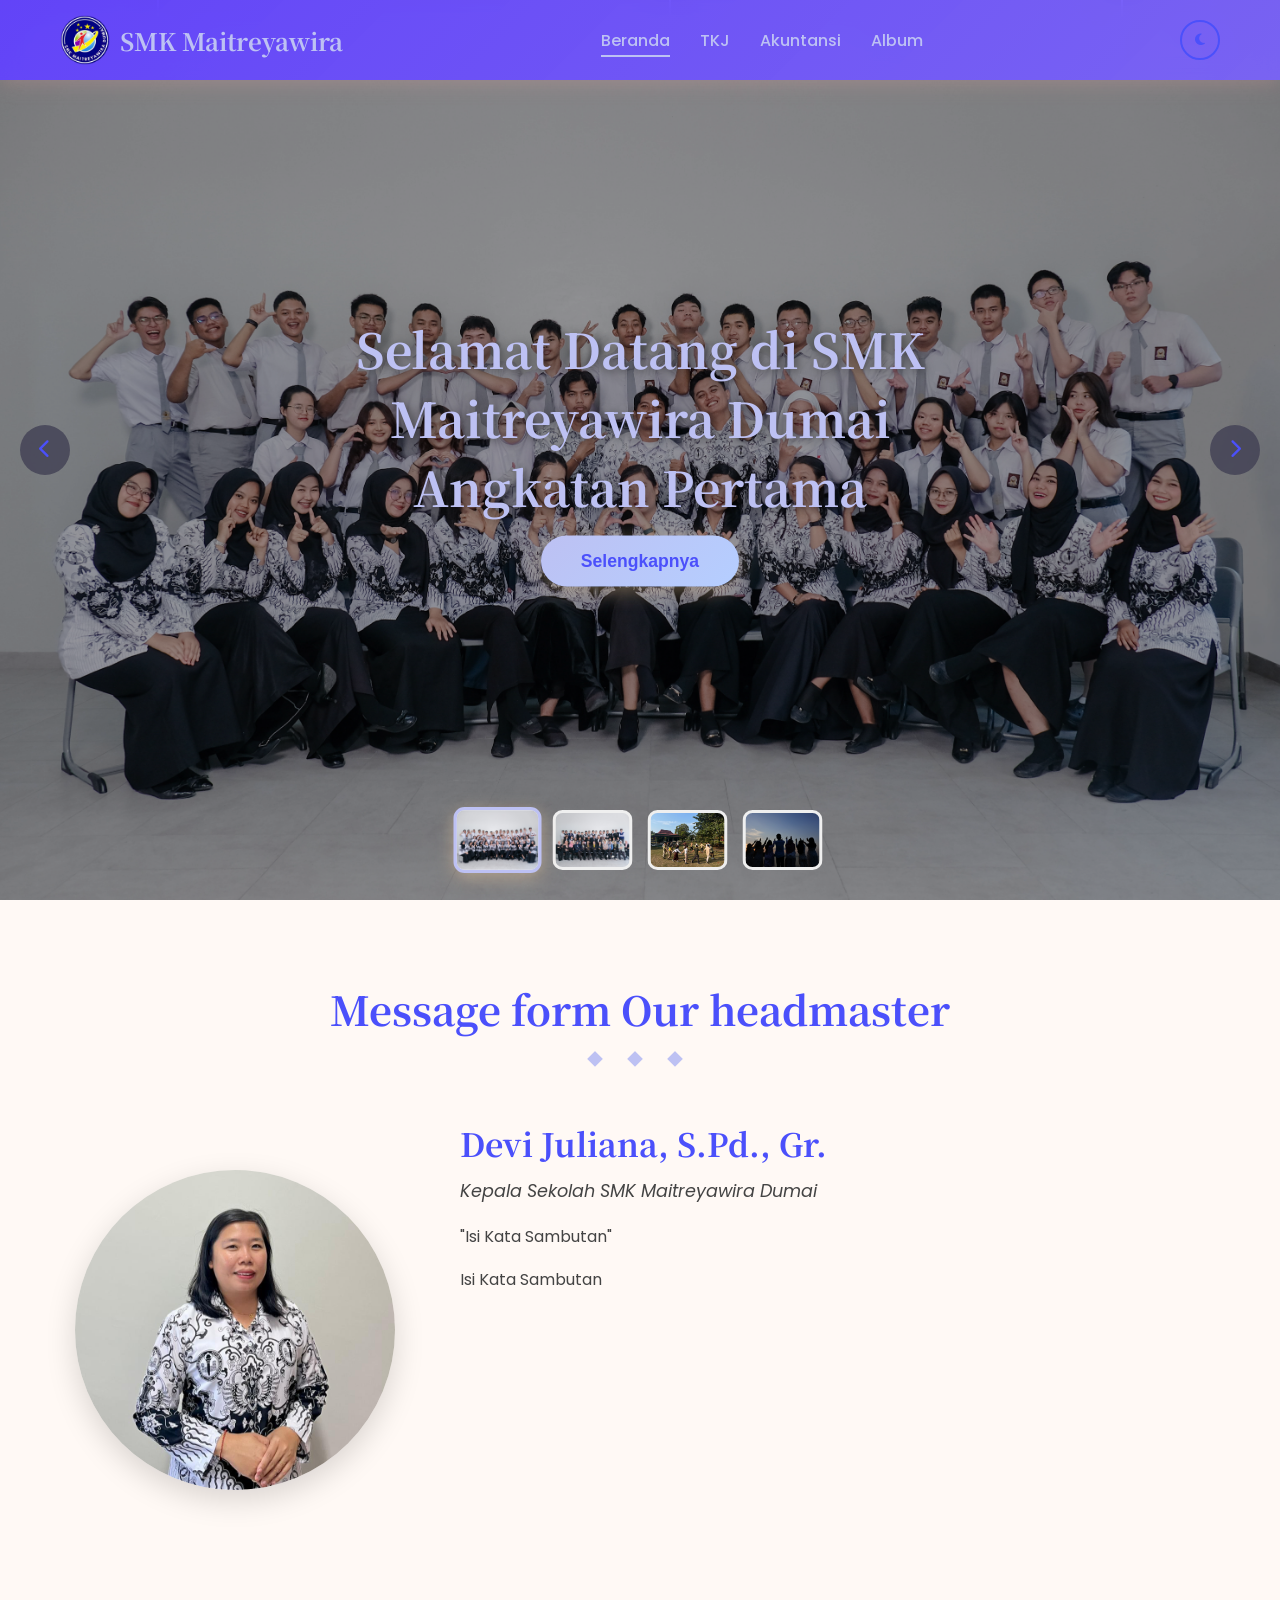
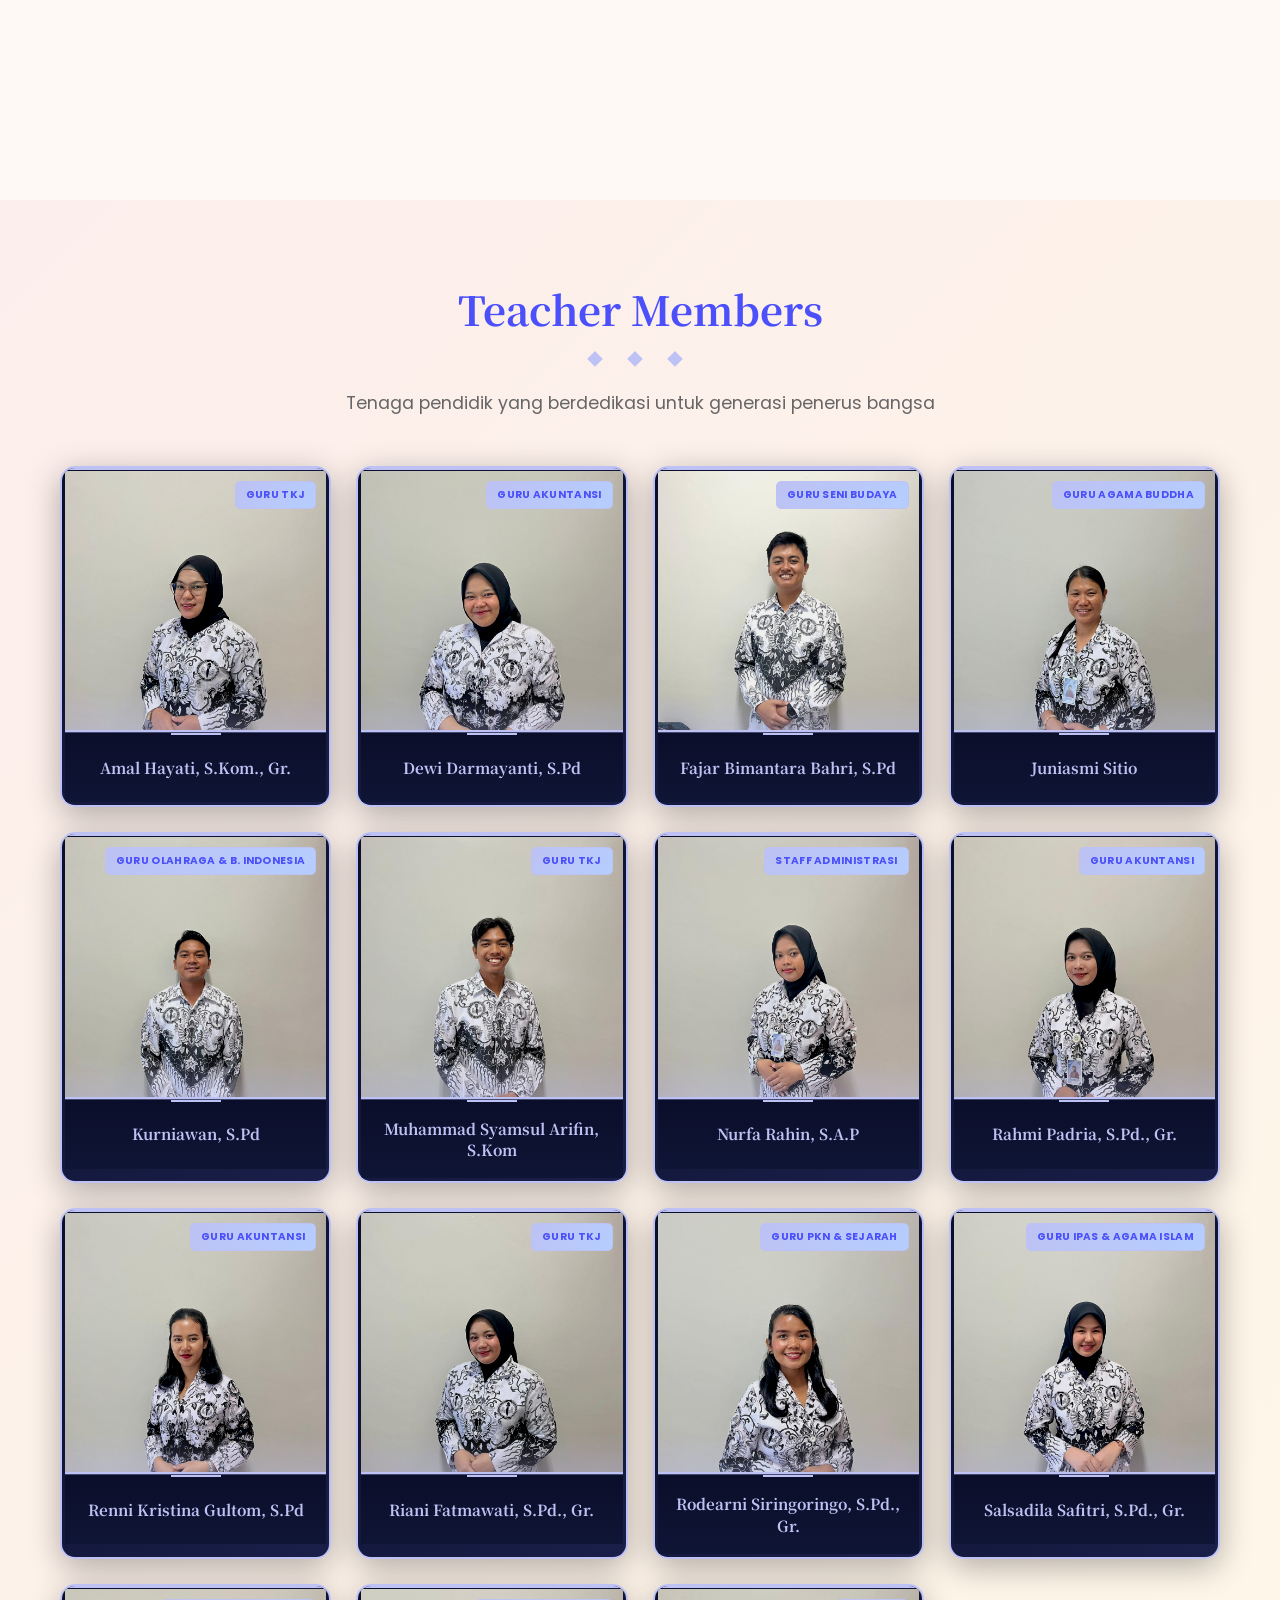
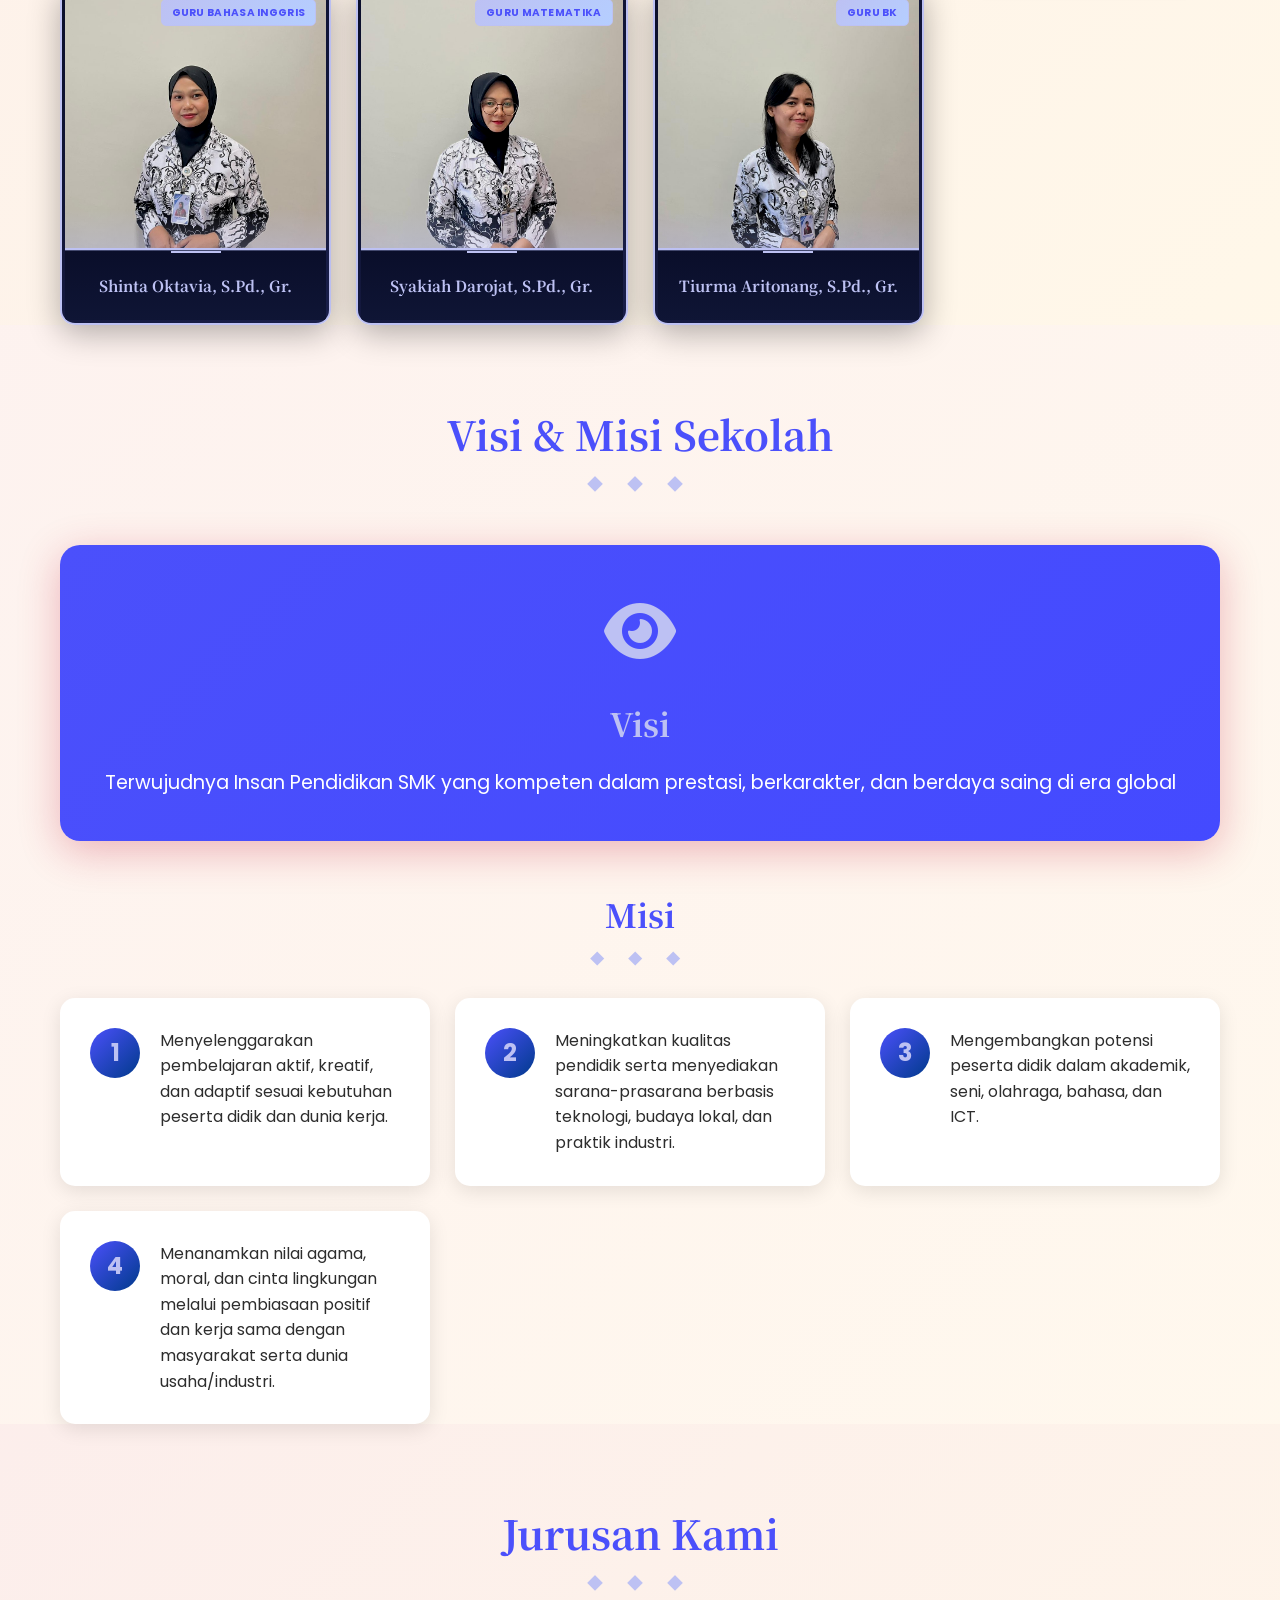
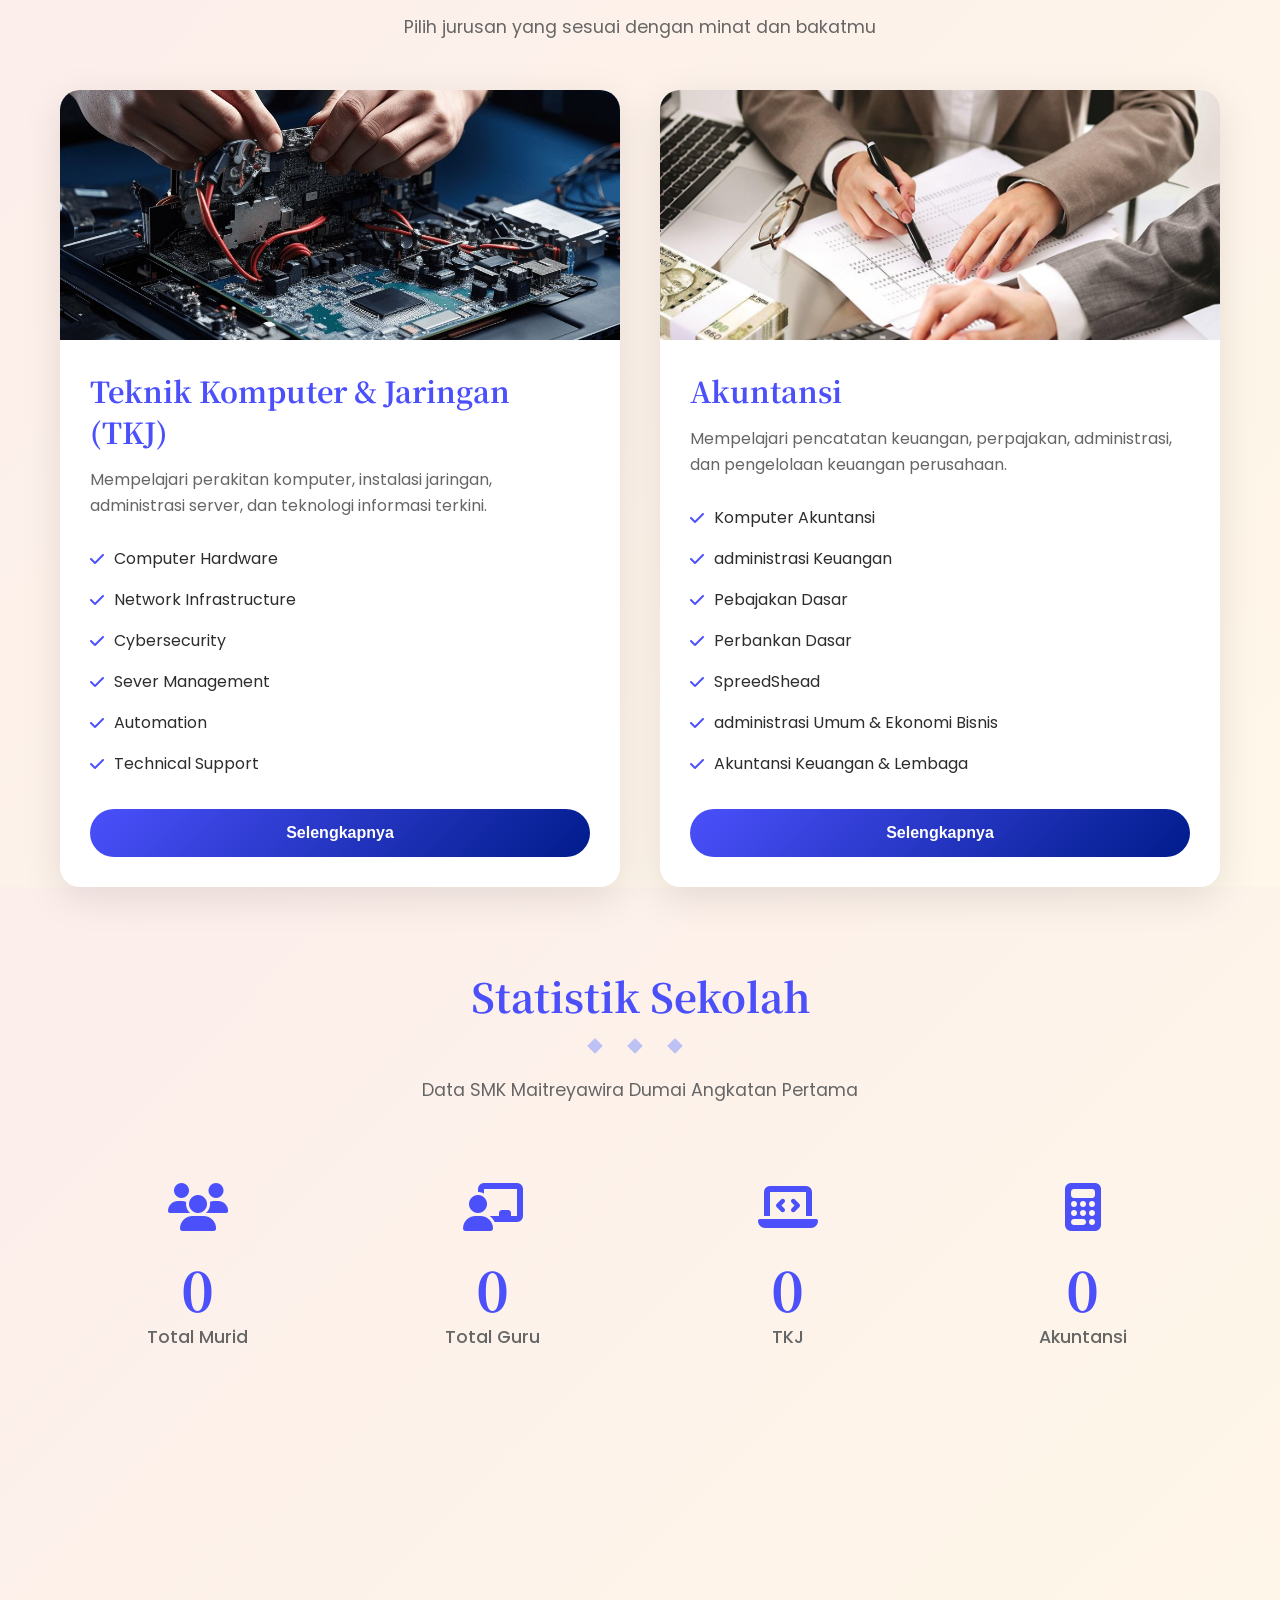
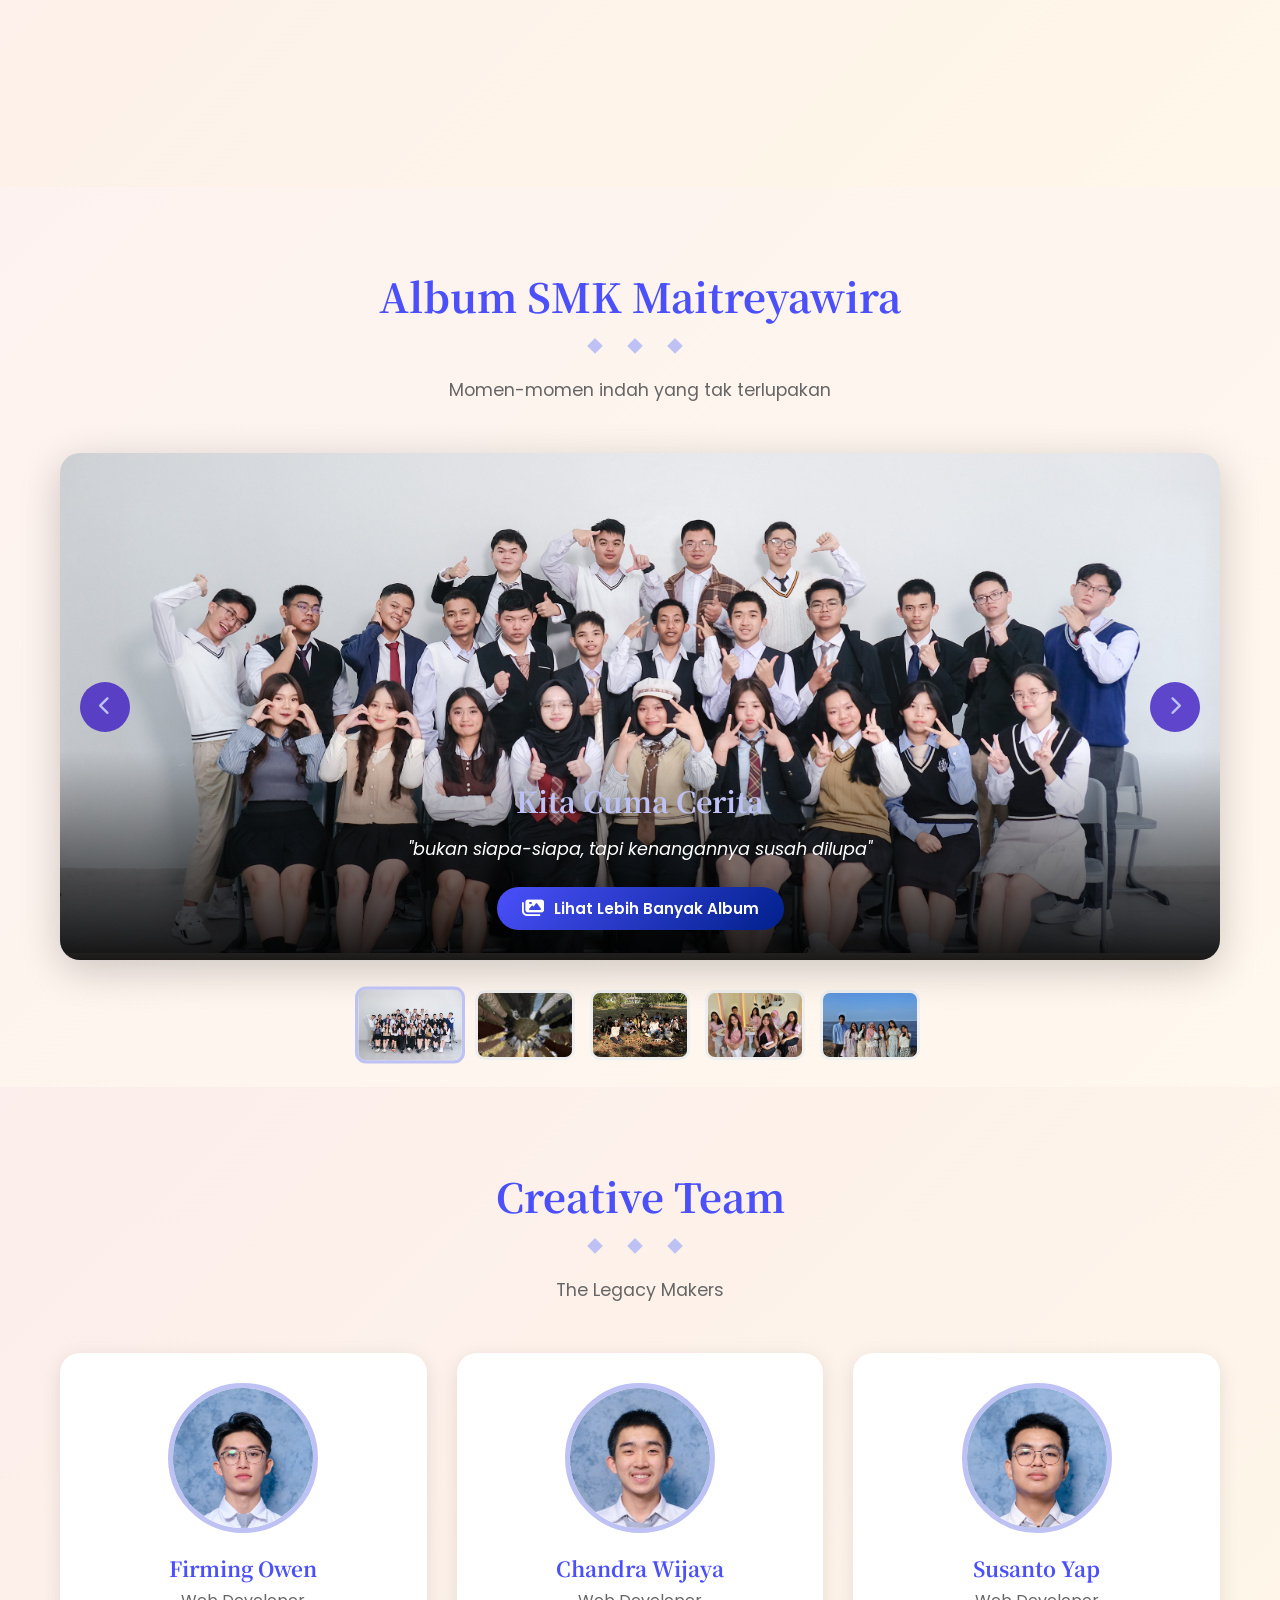
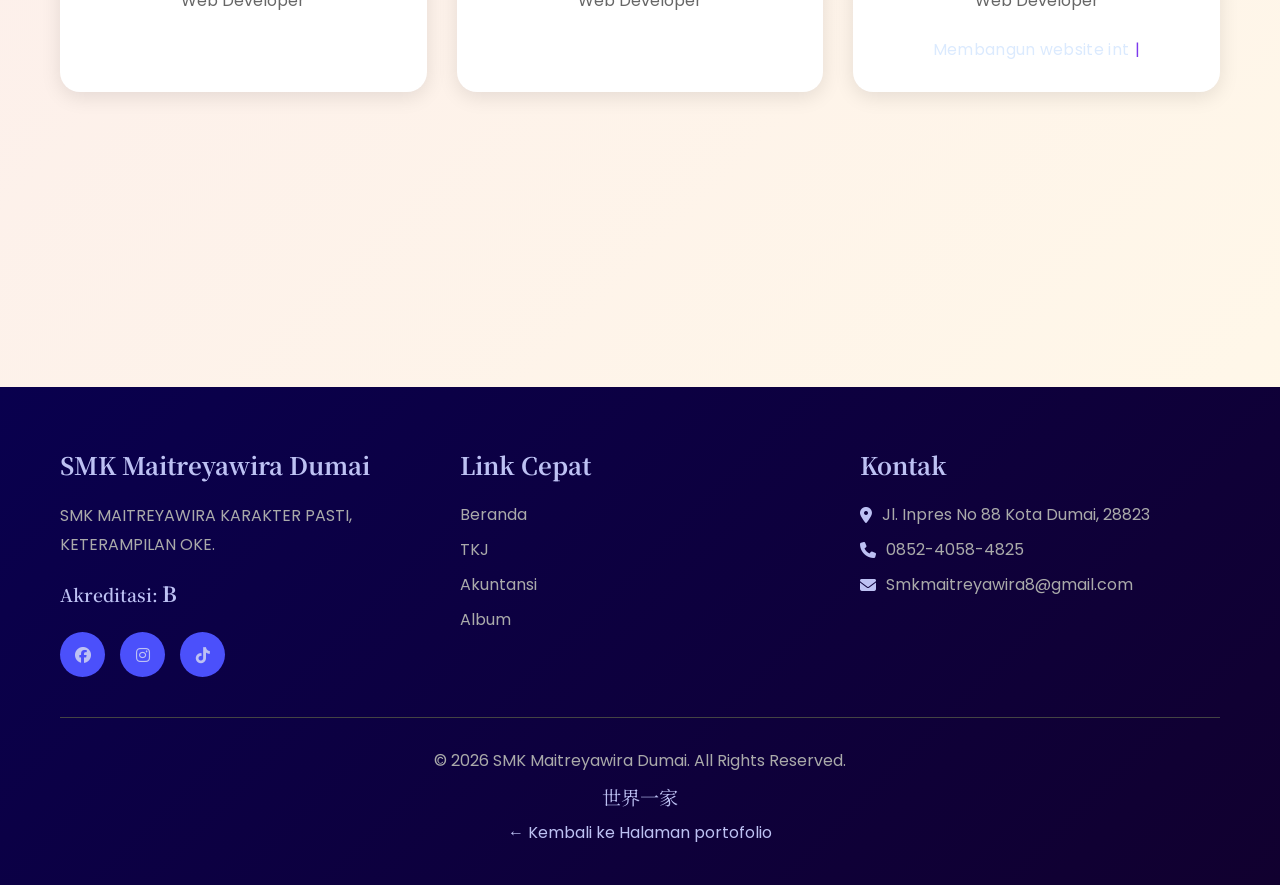
==== commit e9512b35: "Update index.html" ====
--- a/index.html
+++ b/index.html
@@ -37,9 +37,9 @@
             </div>
             <ul class="nav-menu" id="nav-menu">
                 <li><a href="#home" class="nav-link active">Beranda</a></li>
-                <li><a href="#tkj" class="nav-link">TKJ</a></li>
-                <li><a href="#akuntansi" class="nav-link">Akuntansi</a></li>
-                <li><a href="https://angkatan1smkmaitreyawiradumai-stack.github.io/Kenangan_Album/" class="nav-link">Album</a></li>
+                <li><a href="#https://susantoyap25-wq.github.io/halaman-tkj/" class="nav-link">TKJ</a></li>
+                <li><a href="https://susantoyap25-wq.github.io/portofolio/" class="nav-link">Akuntansi</a></li>
+                <li><a href="https://susantoyap25-wq.github.io/album/" class="nav-link">Album</a></li>
             </ul>
             <div class="nav-actions">
                 <button class="theme-toggle" id="theme-toggle" title="Toggle Theme">
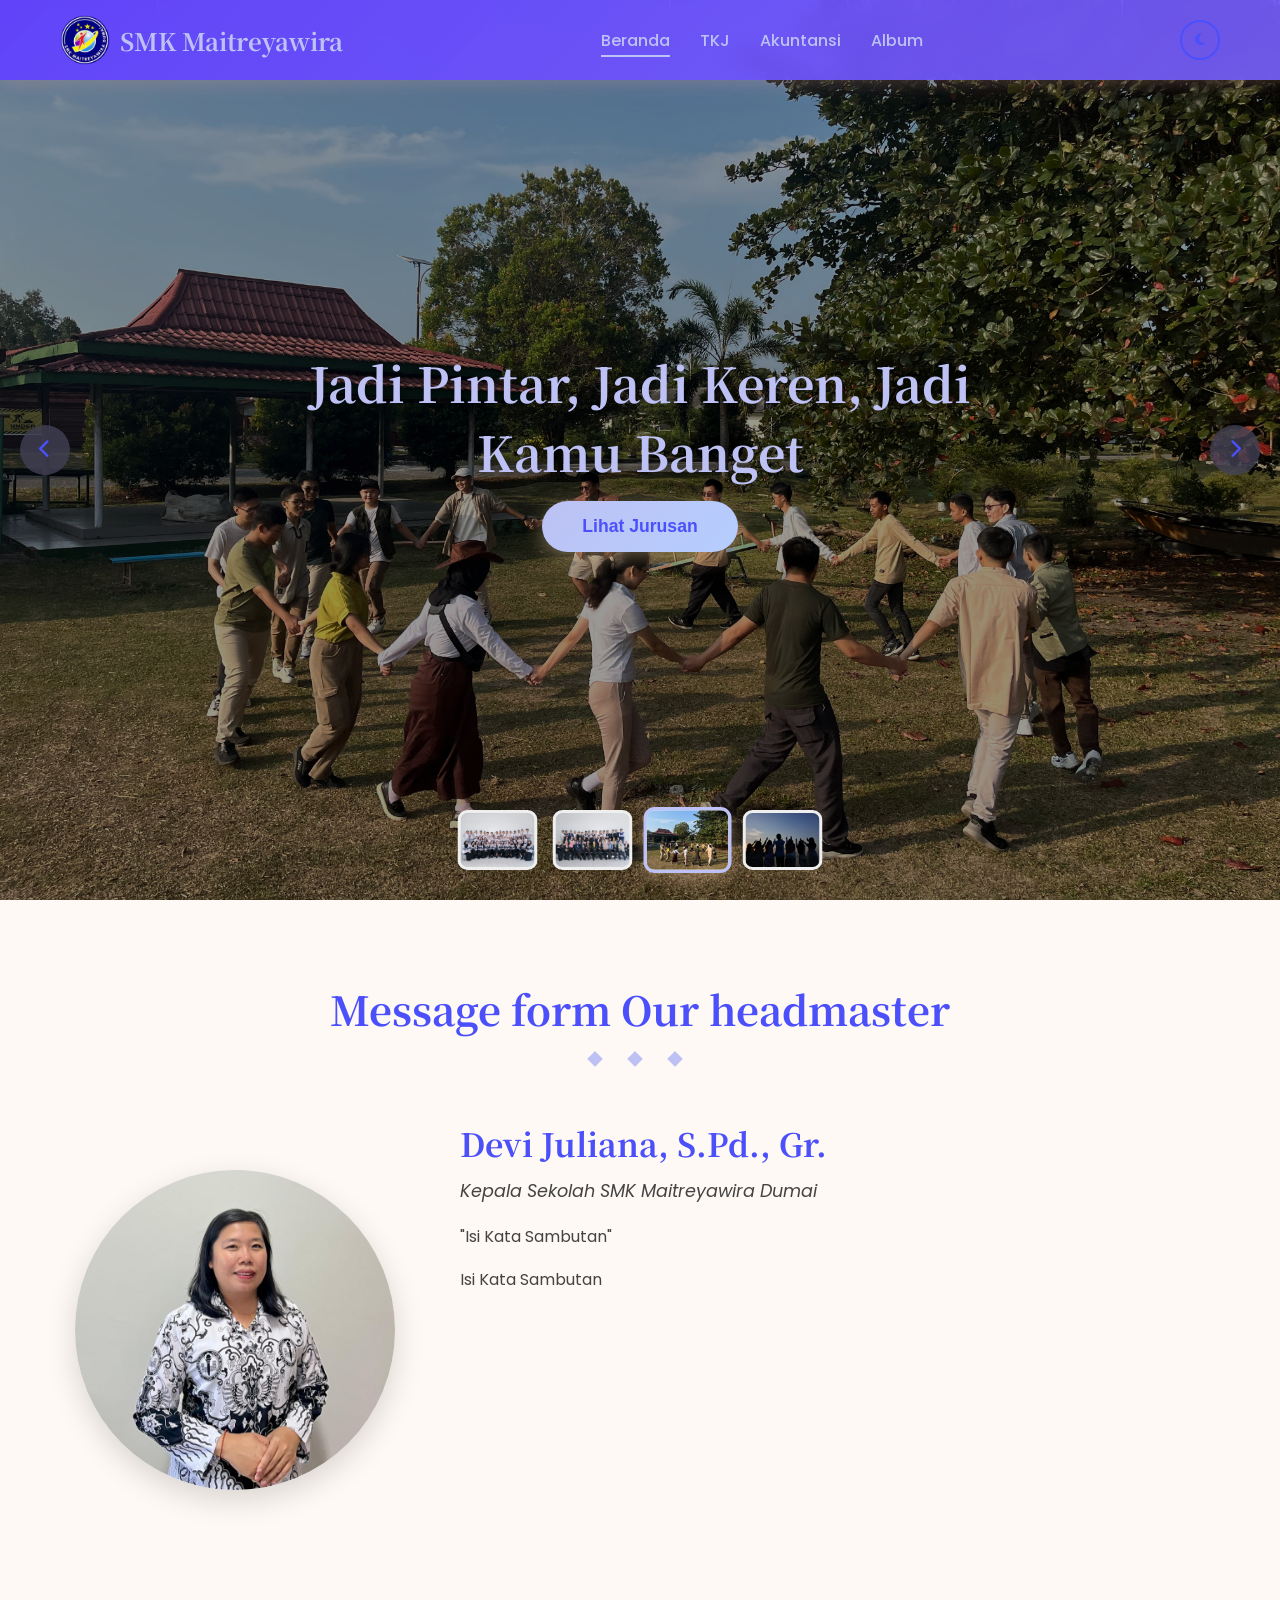
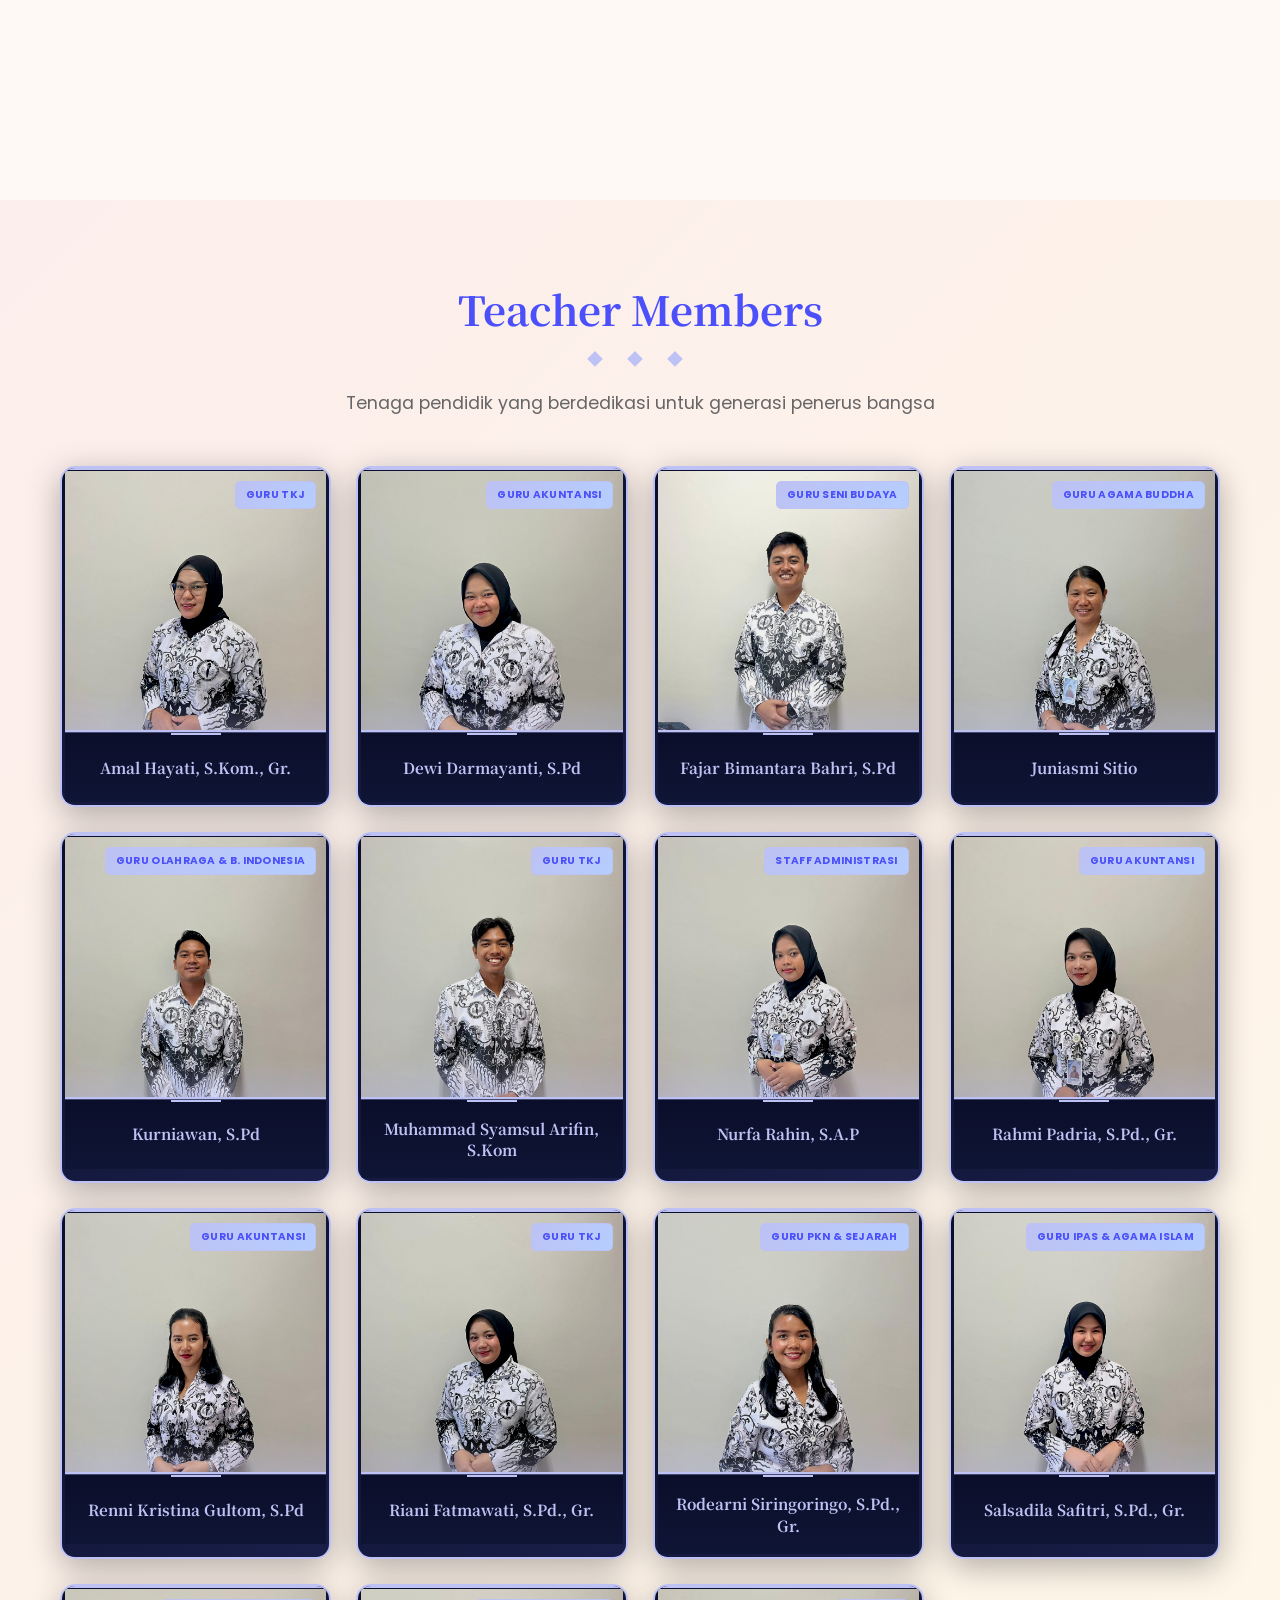
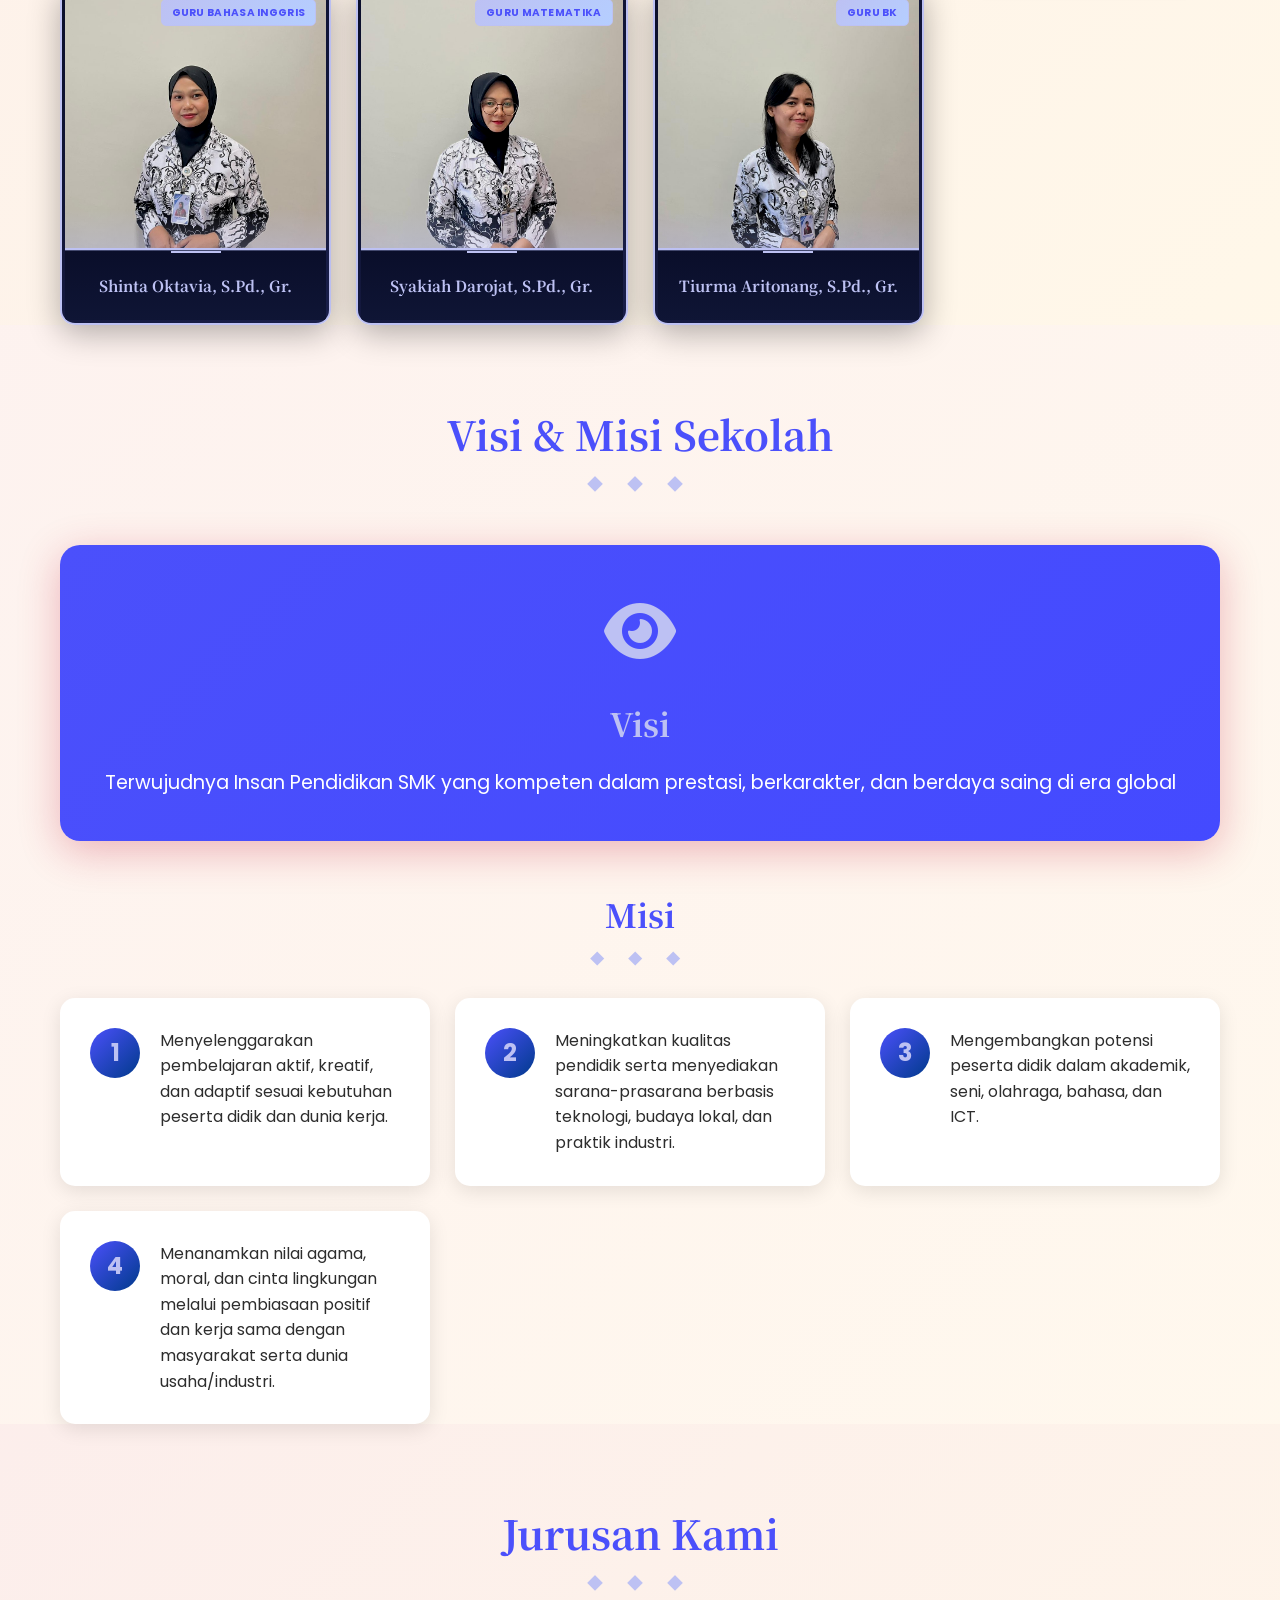
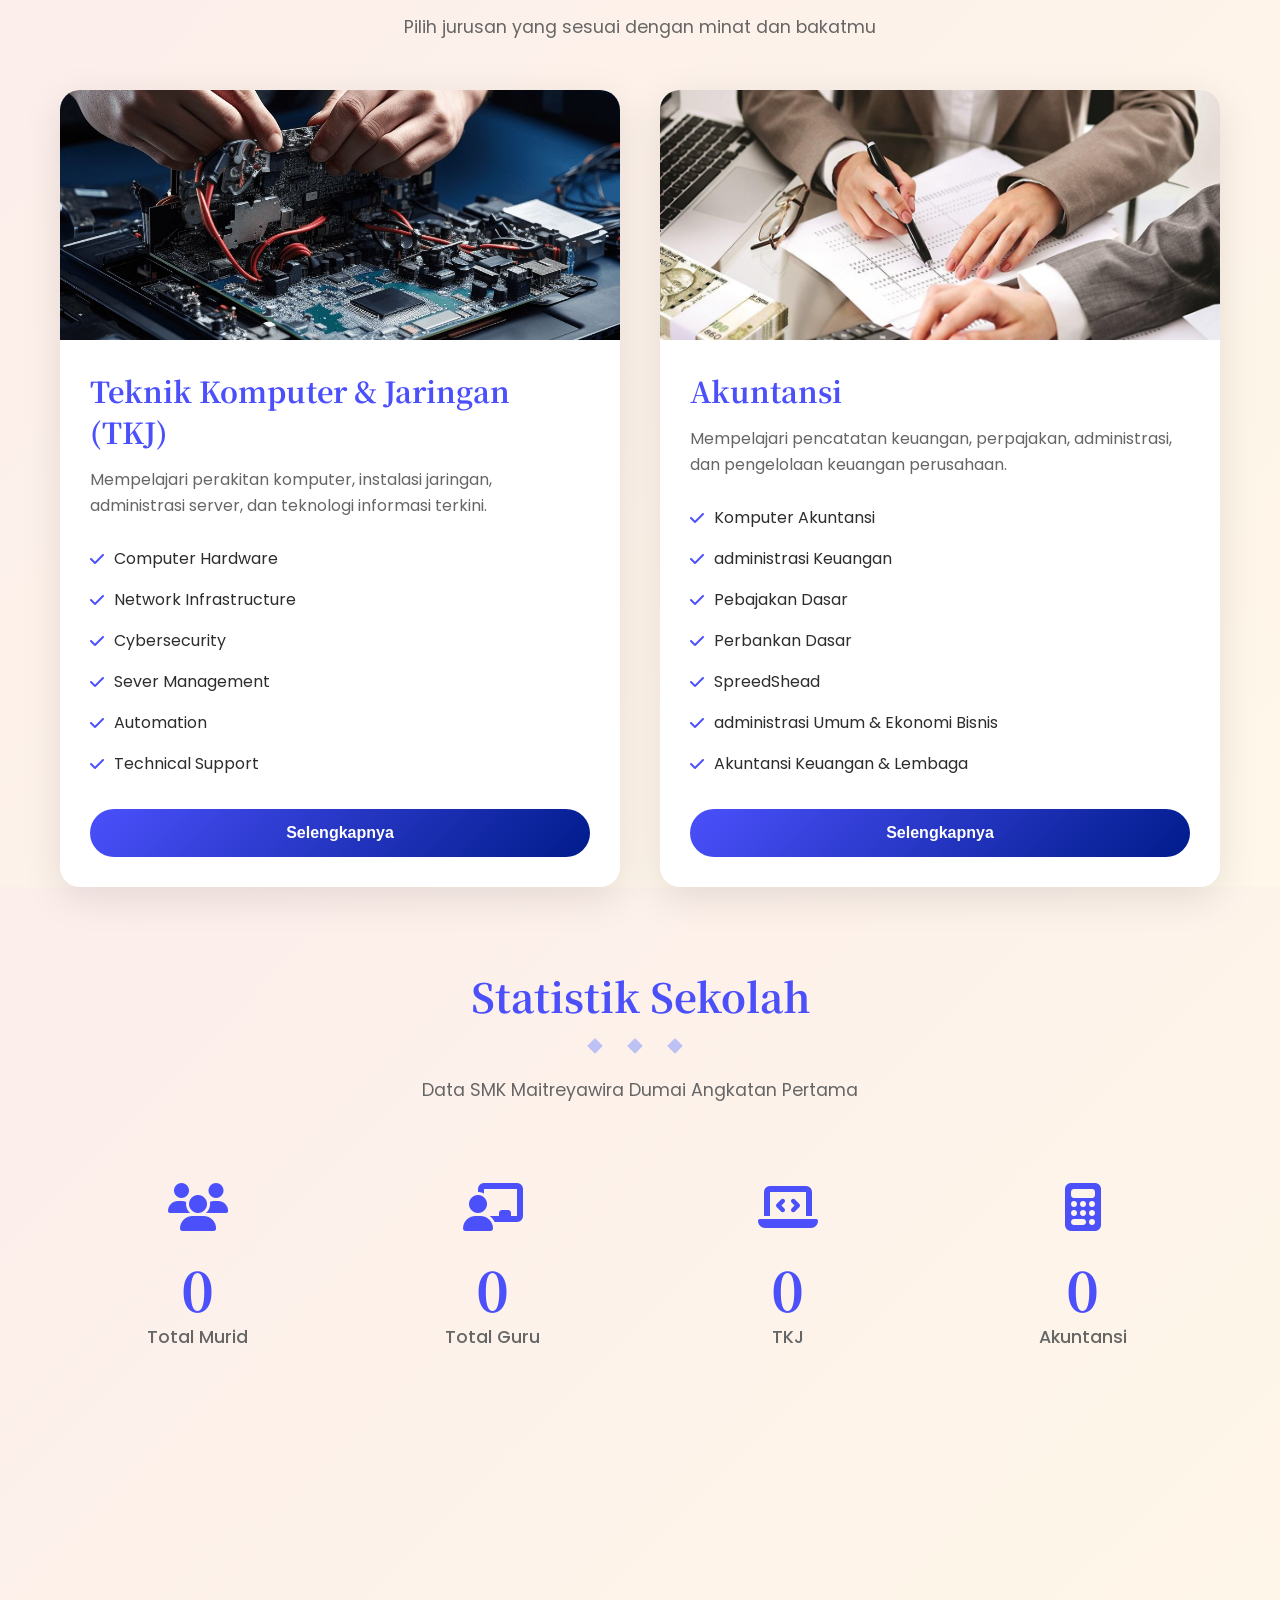
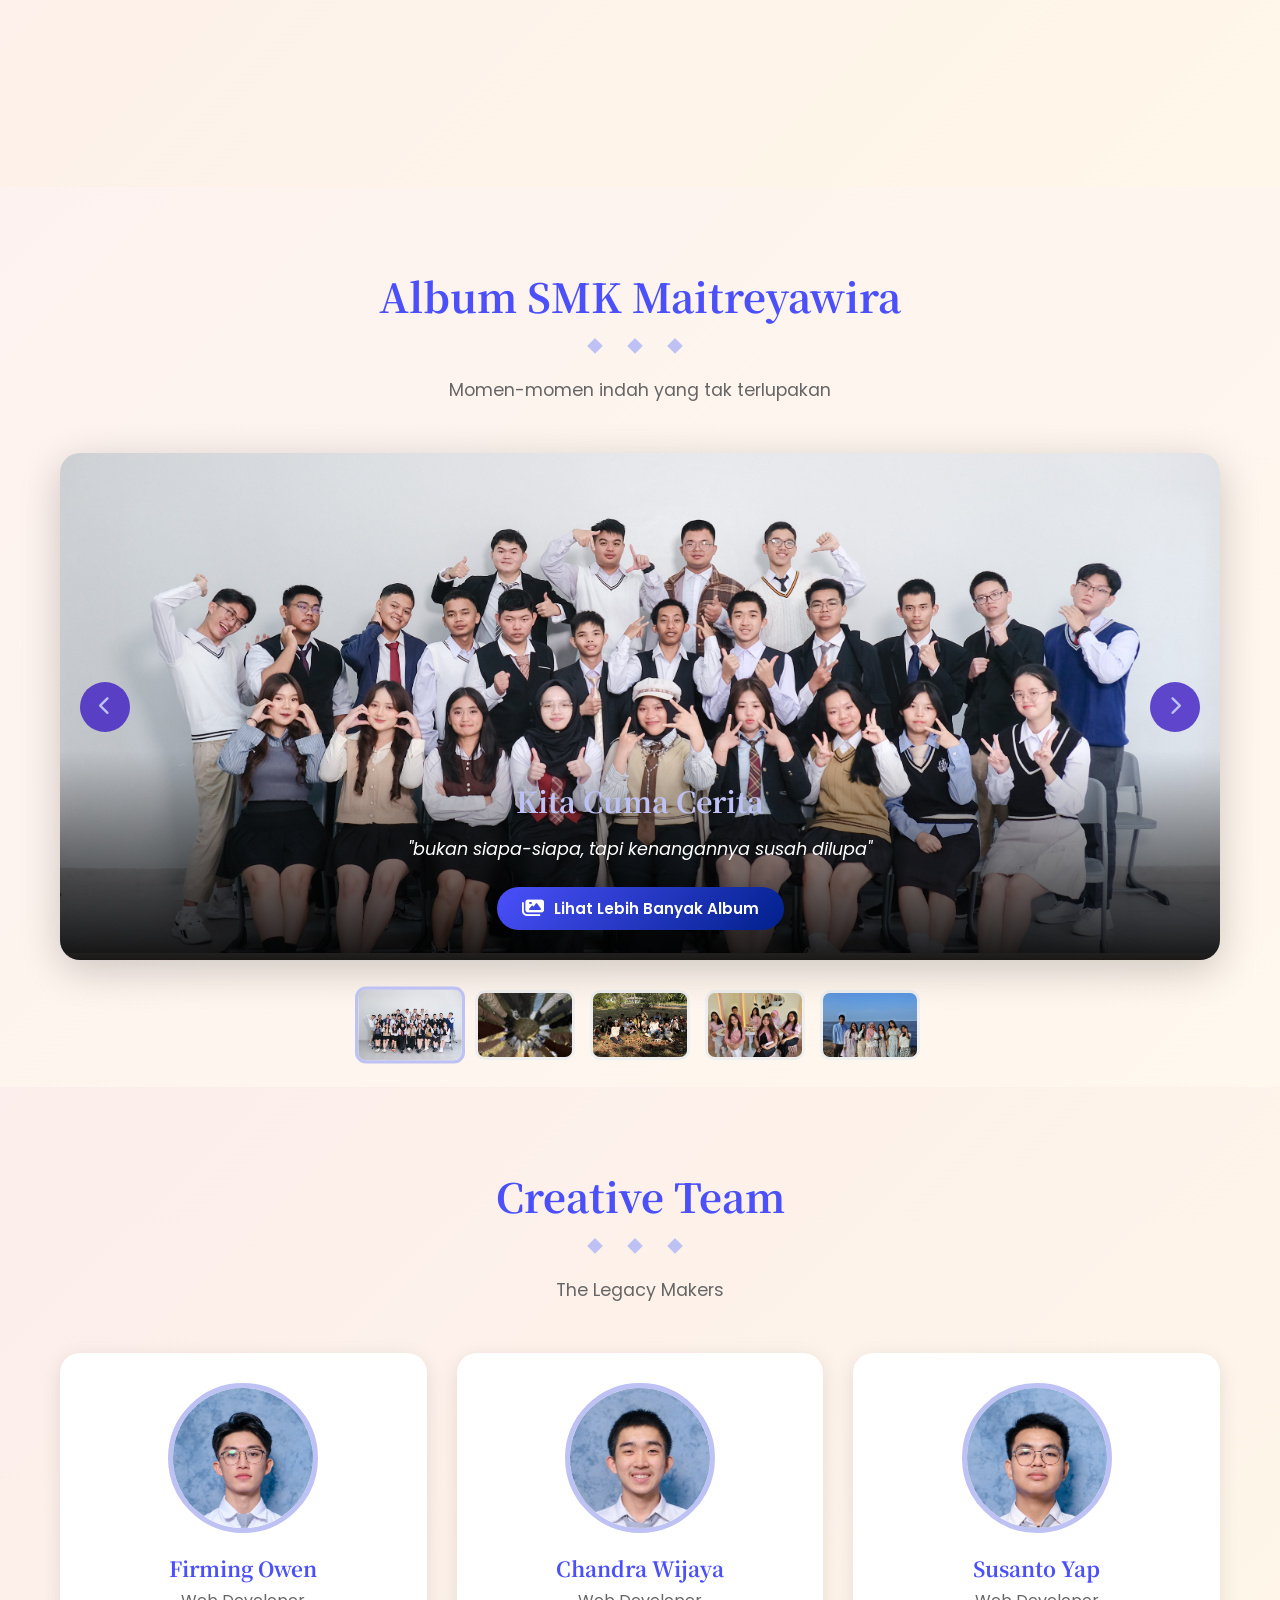
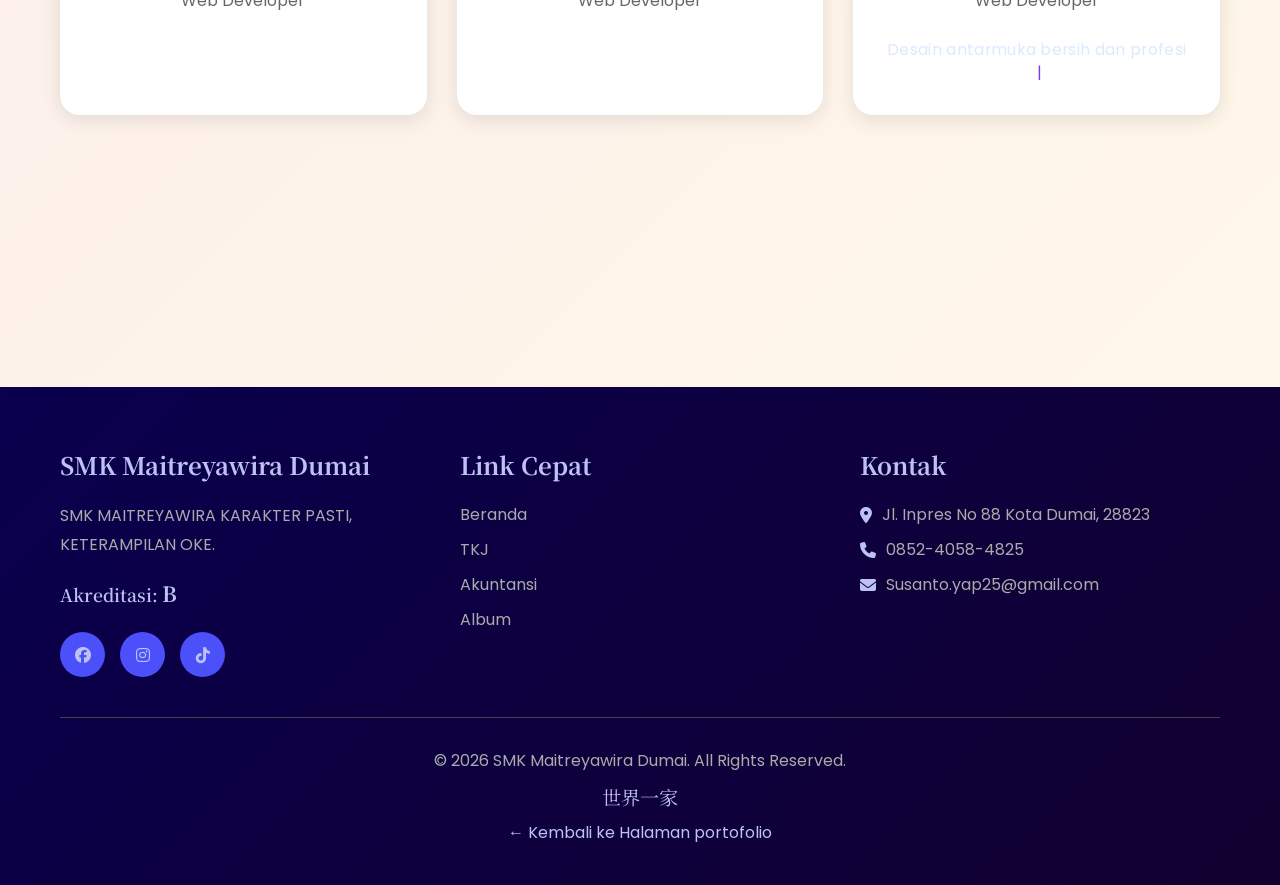
==== commit 847f7a6d: "Update index.html" ====
--- a/index.html
+++ b/index.html
@@ -545,7 +545,7 @@
                     <ul class="contact-info">
                         <li><i class="fas fa-map-marker-alt"></i> Jl. Inpres No 88 Kota Dumai, 28823</li>
                         <li><i class="fas fa-phone"></i> 0852-4058-4825</li>
-                        <li><i class="fas fa-envelope"></i> Smkmaitreyawira8@gmail.com</li>
+                        <li><i class="fas fa-envelope"></i> Susanto.yap25@gmail.com</li>
                     </ul>
                 </div>
             </div>
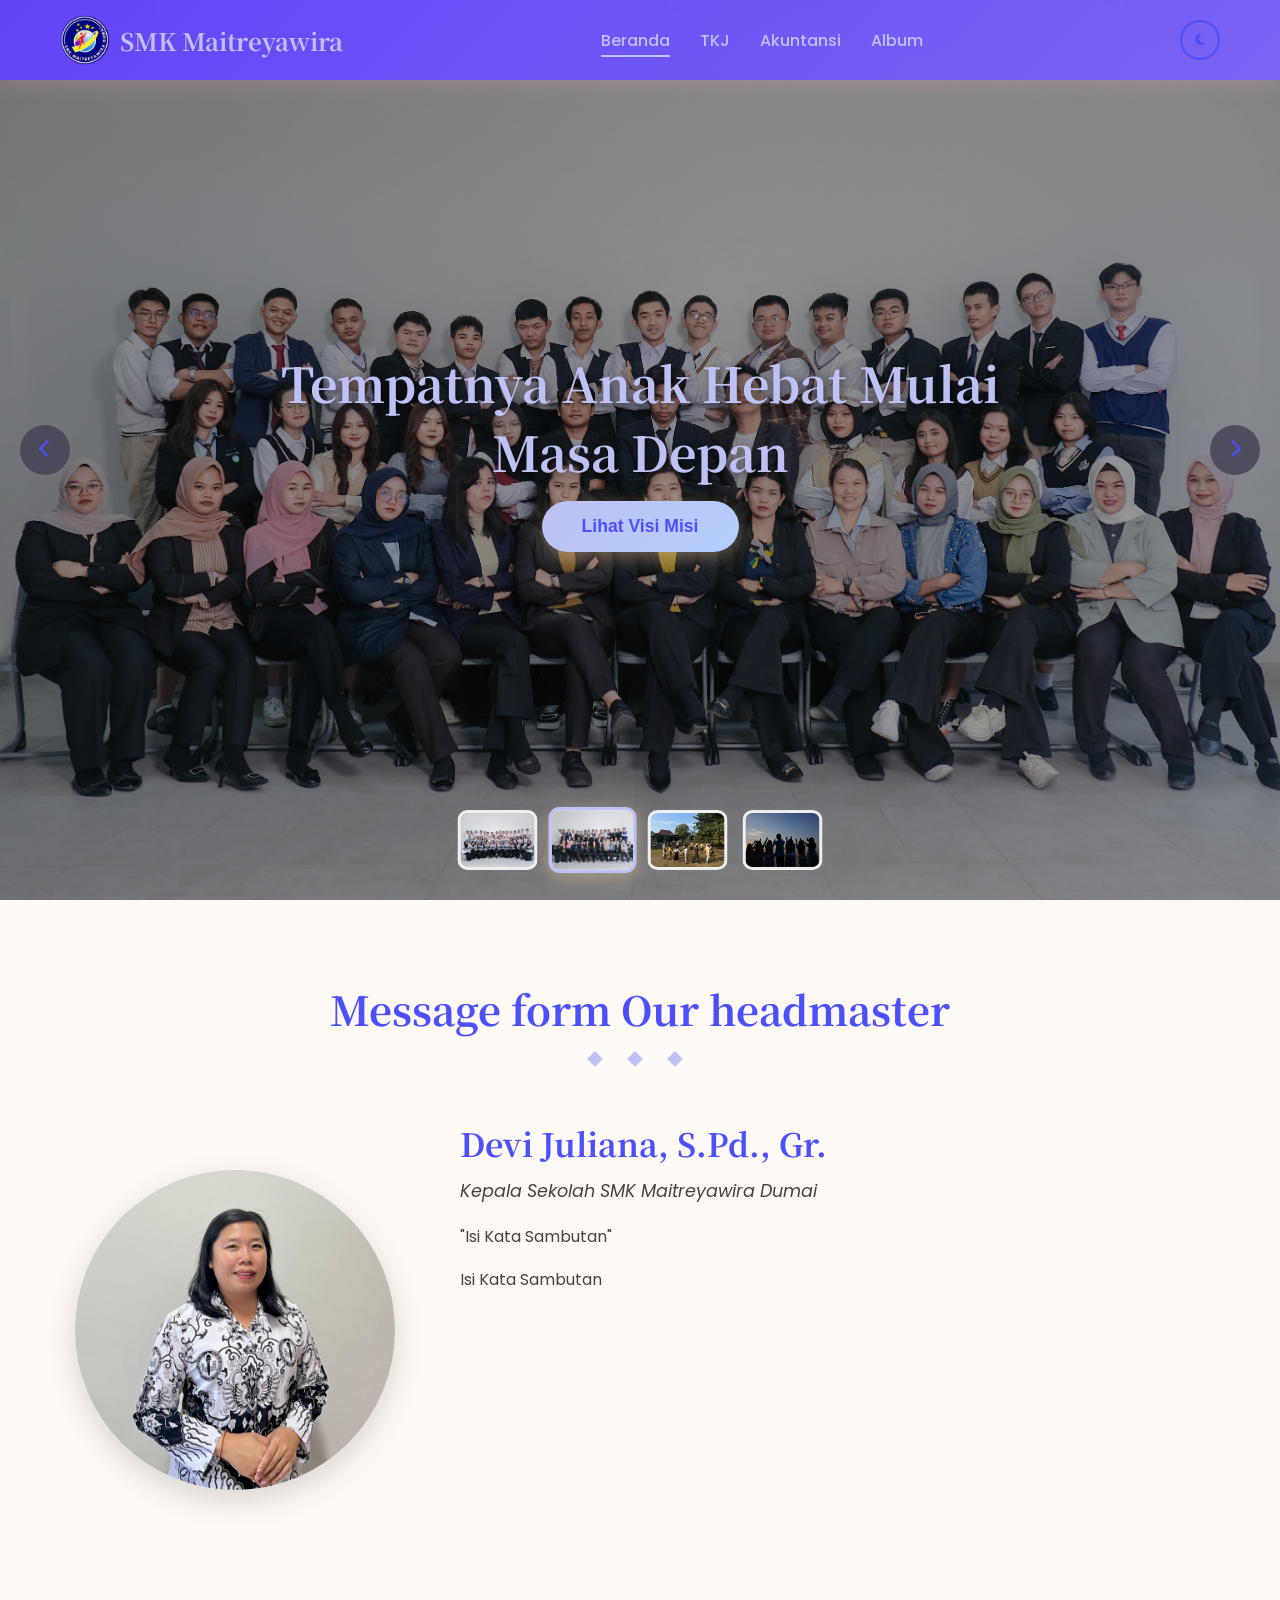
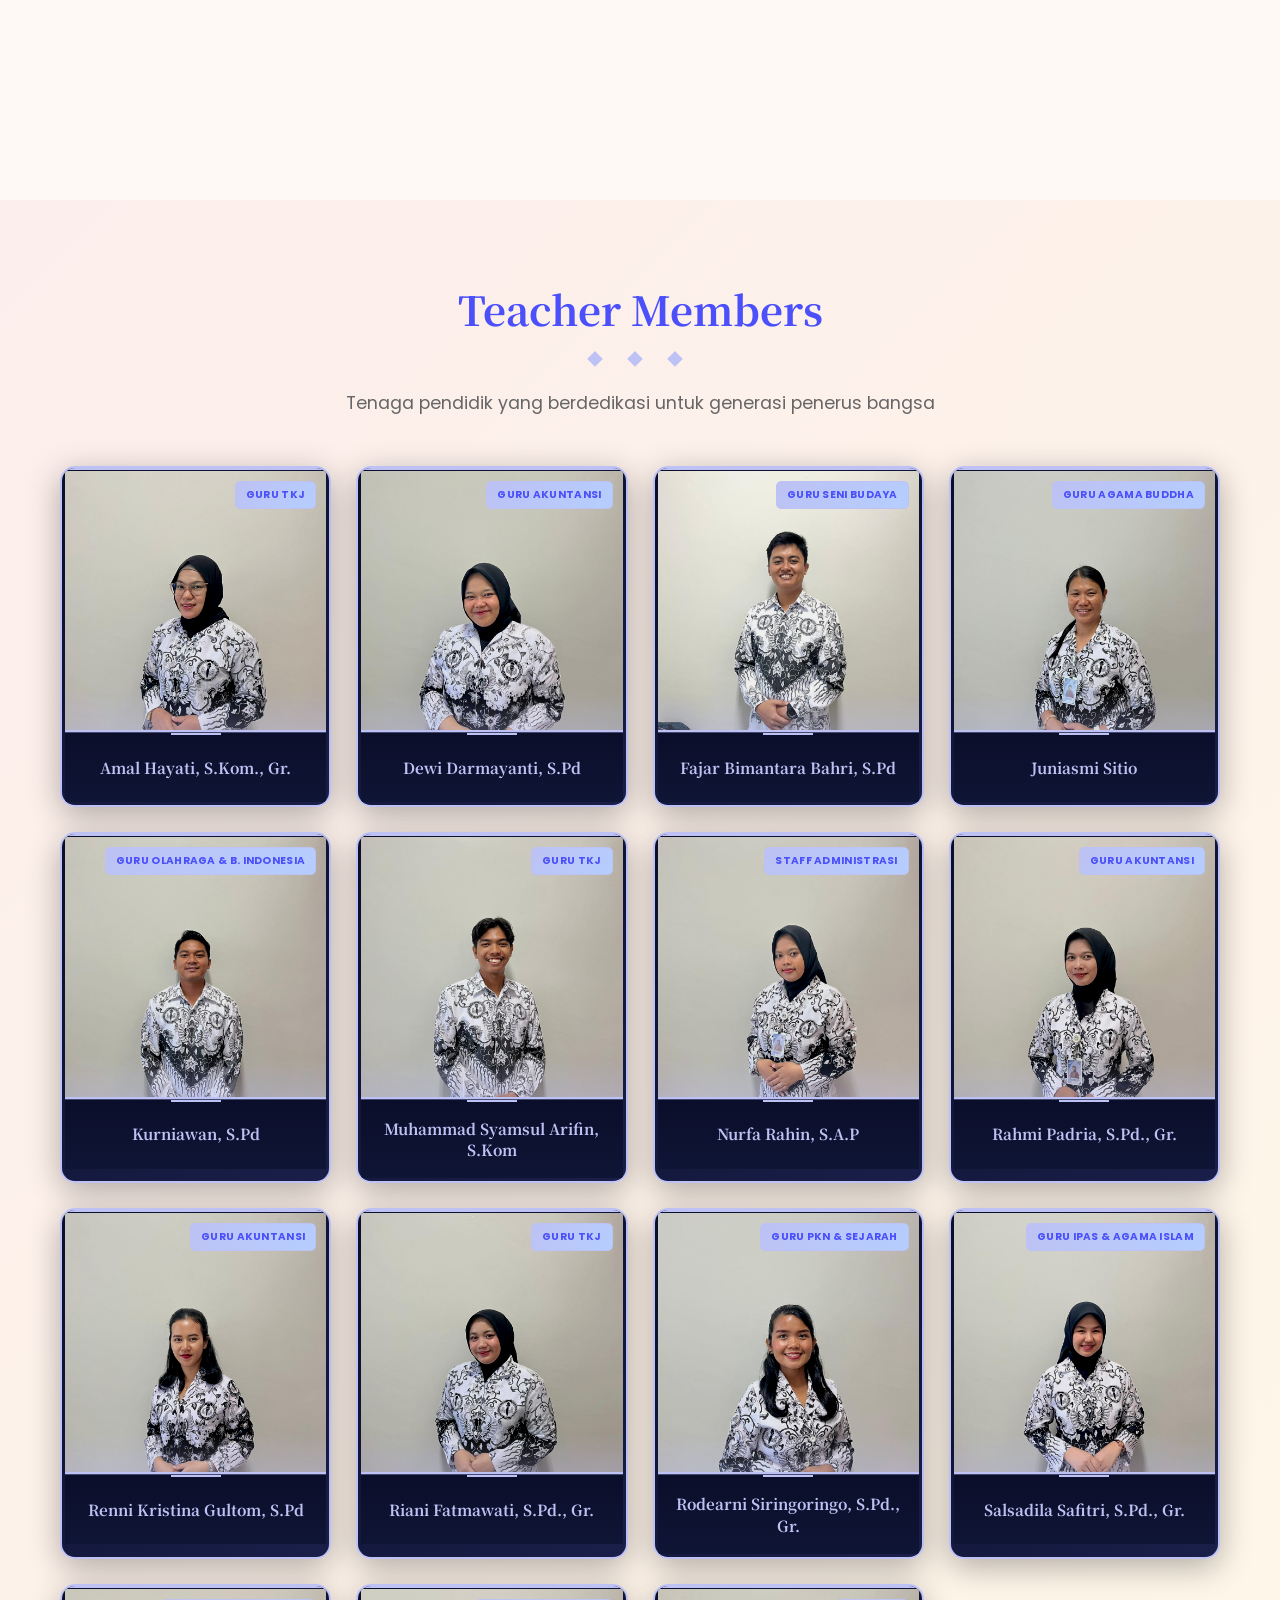
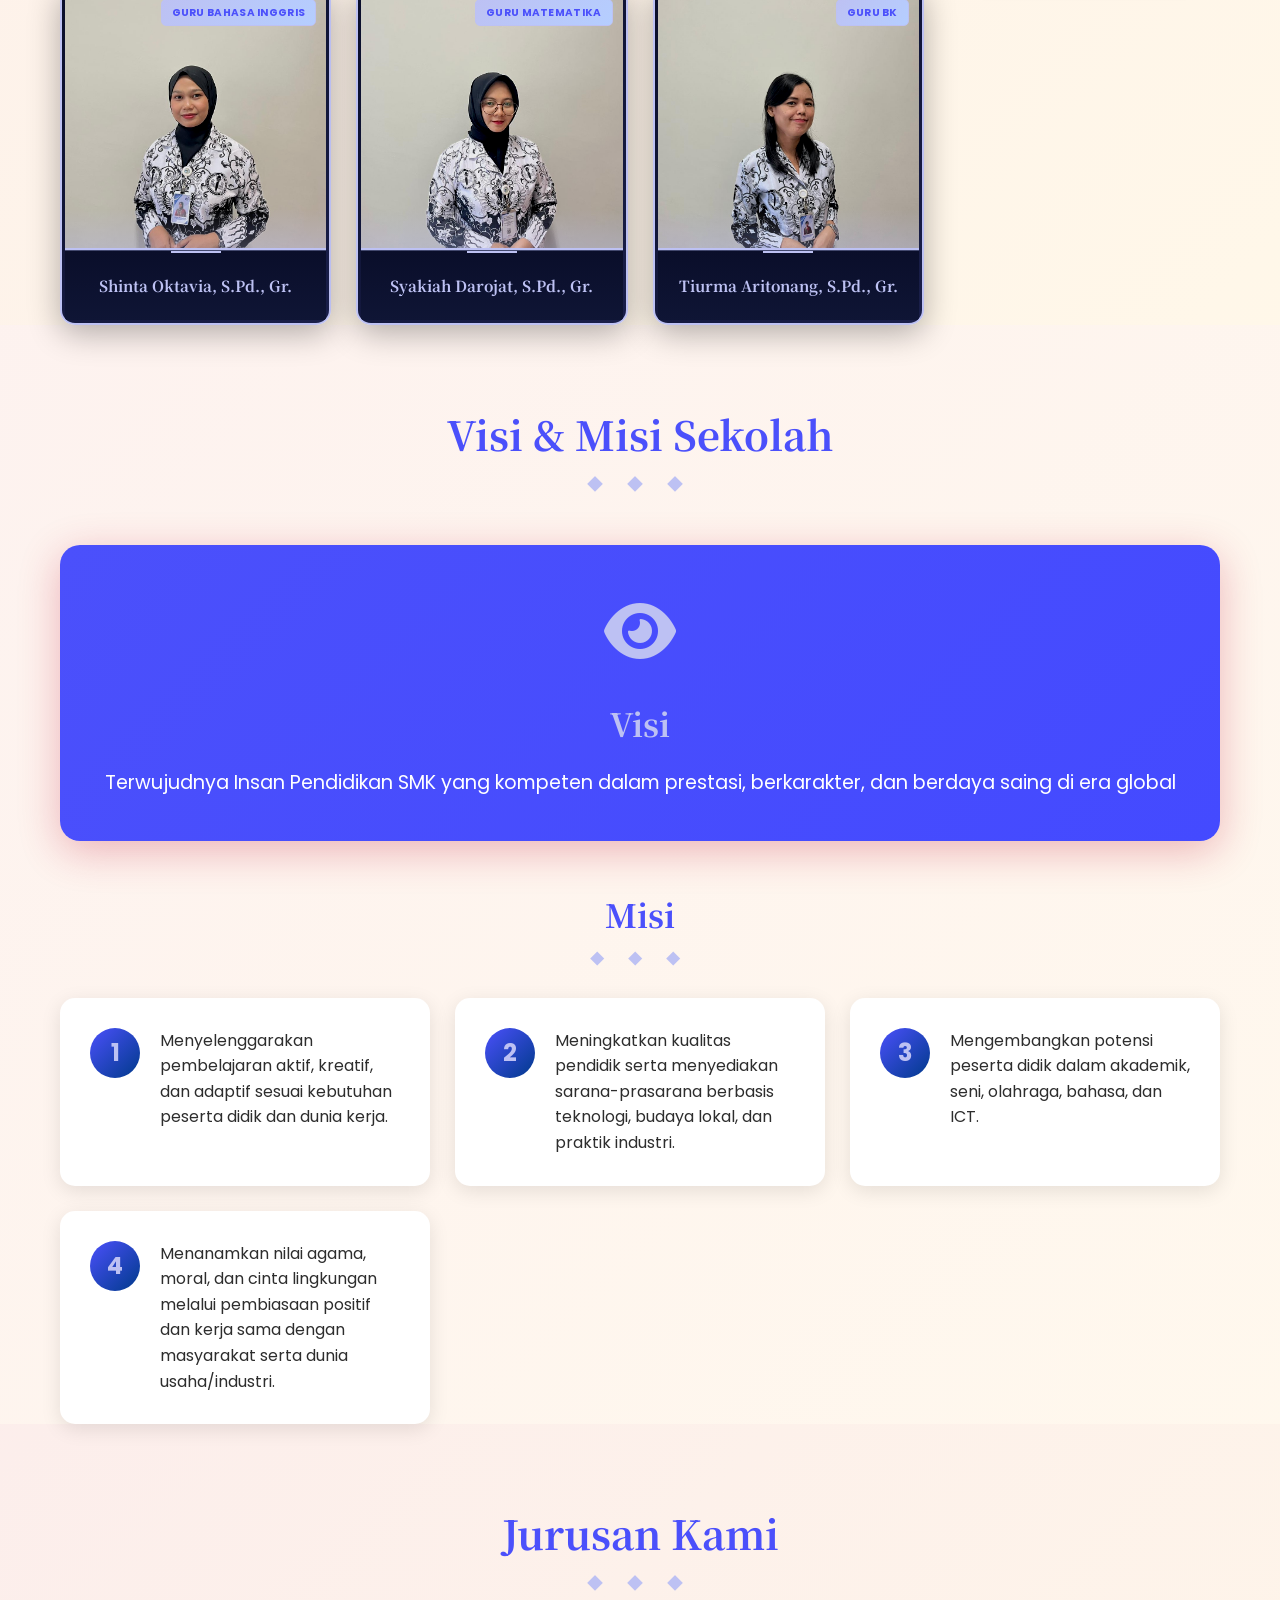
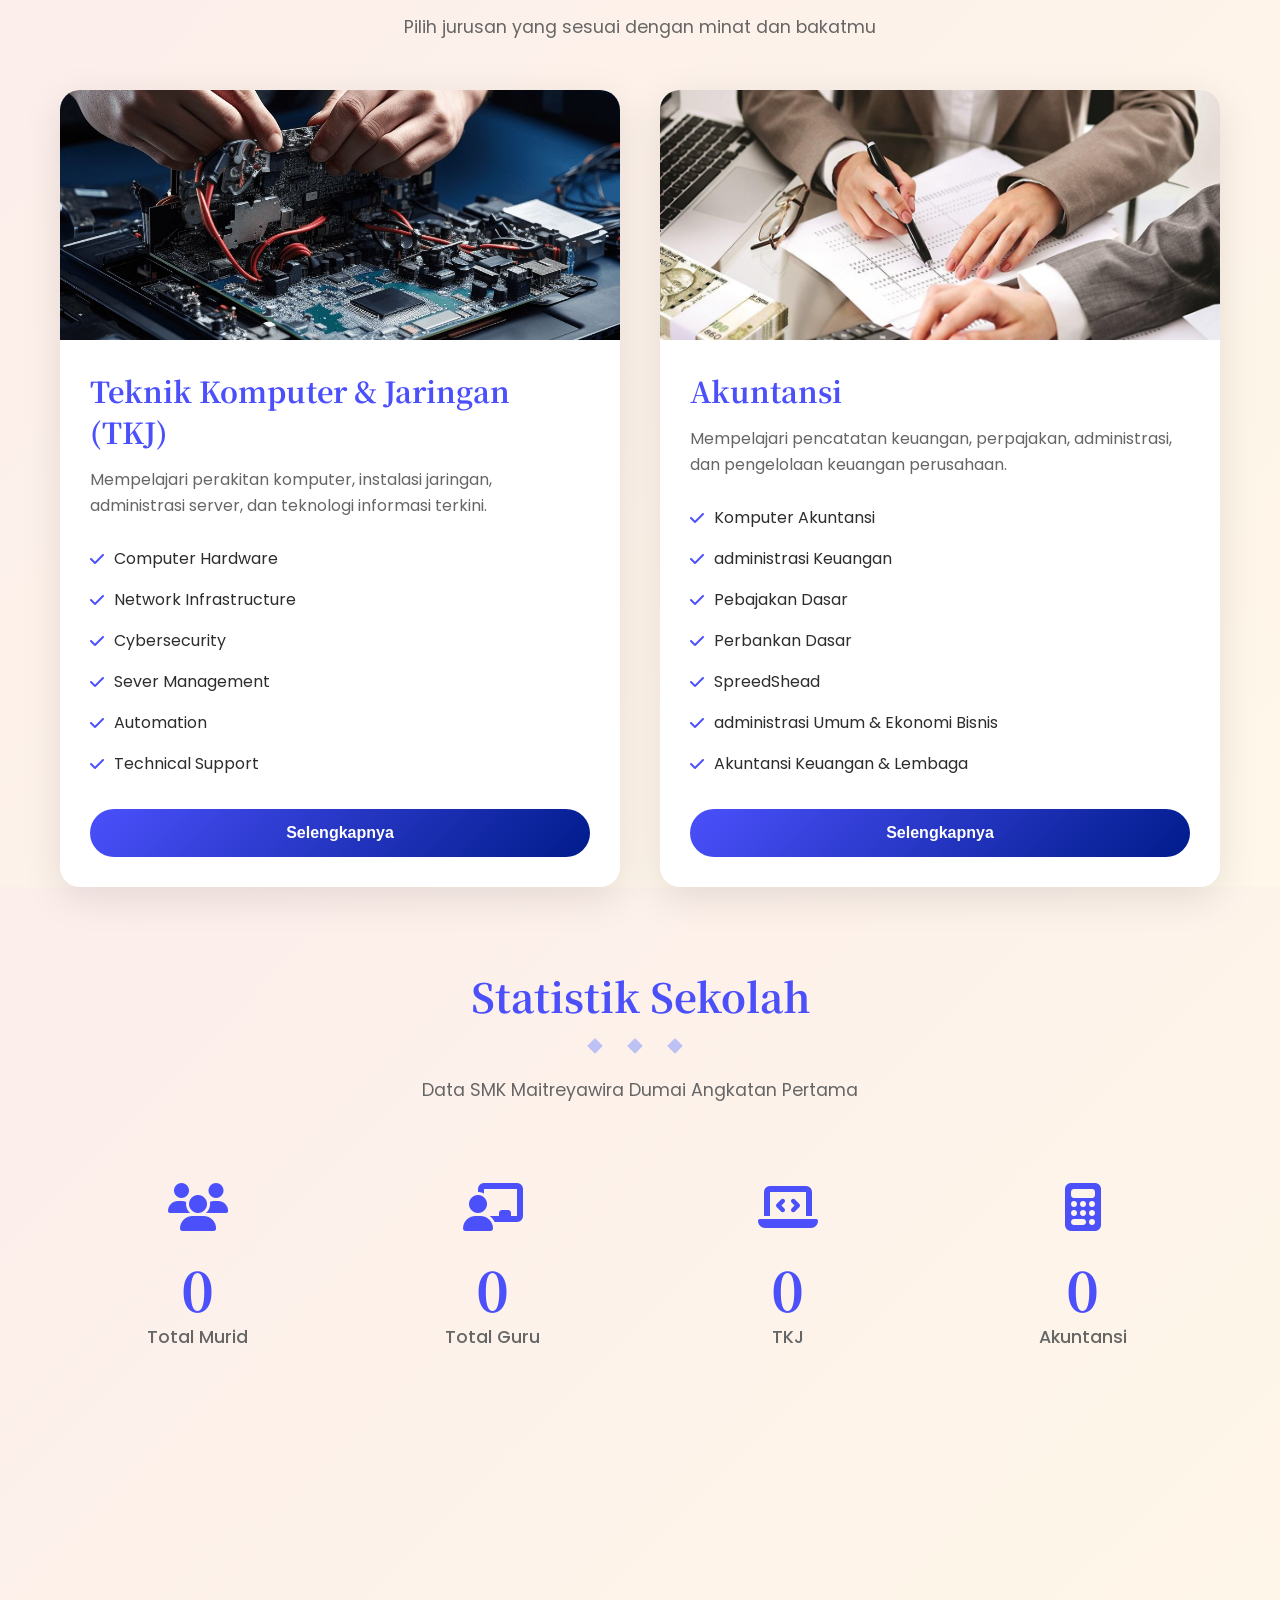
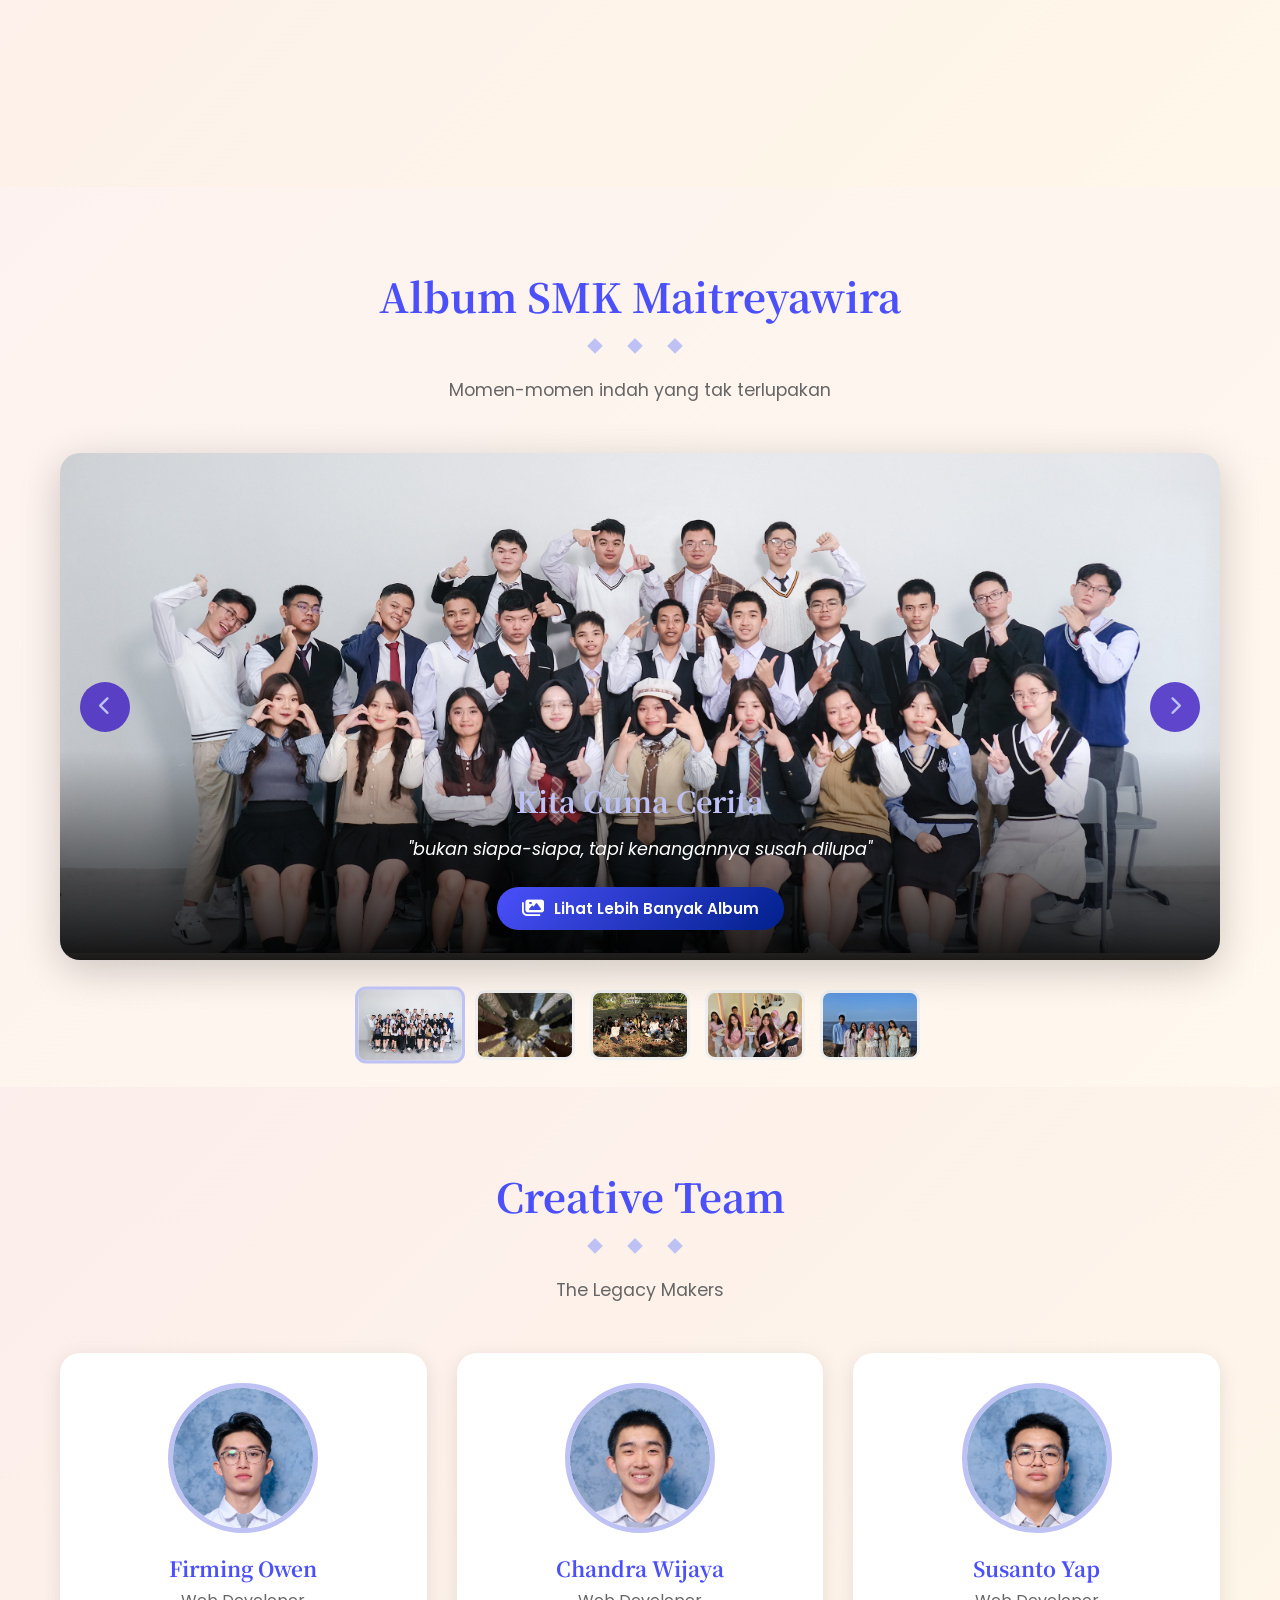
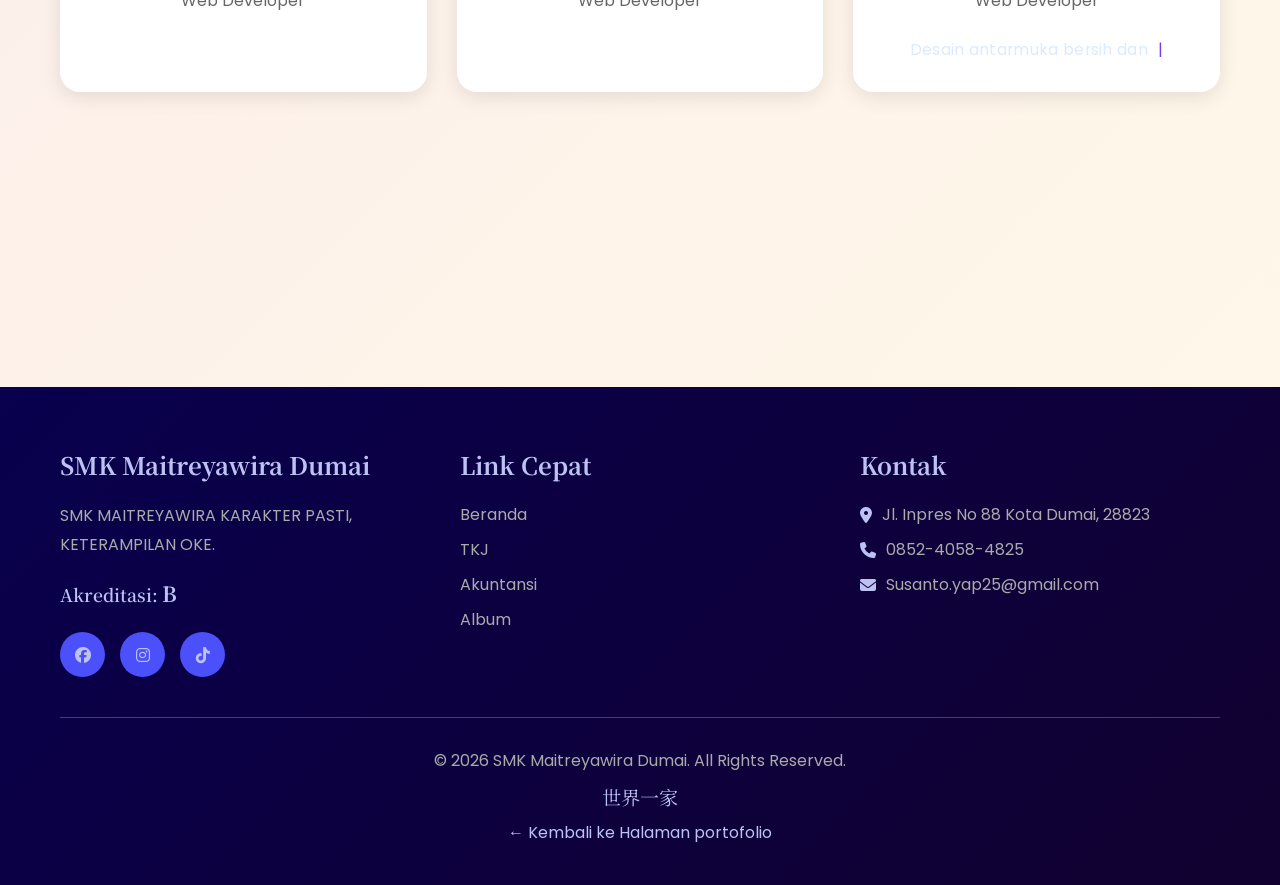
==== commit 2debae7b: "Update index.html" ====
--- a/index.html
+++ b/index.html
@@ -356,7 +356,7 @@
                             <li><i class="fas fa-check"></i> administrasi Umum & Ekonomi Bisnis</li>
                             <li><i class="fas fa-check"></i> Akuntansi Keuangan & Lembaga</li>
                         </ul>
-                        <button class="btn-daftar" onclick="location.href='https://angkatan1smkmaitreyawiradumai-stack.github.io/Kenangan_Akuntansi/'">Selengkapnya</button>
+                        <button class="btn-daftar" onclick="location.href='https://susantoyap25-wq.github.io/portofolio/">Selengkapnya</button>
                     </div>
                 </div>
             </div>
@@ -414,7 +414,7 @@
                             <div class="album-caption">
                                 <h4>Kita Cuma Cerita</h4>
                                 <p>"bukan siapa-siapa, tapi kenangannya susah dilupa"</p>
-                                <a href="https://angkatan1smkmaitreyawiradumai-stack.github.io/Kenangan_Album/" class="btn-album-more">
+                                <a href="https://susantoyap25-wq.github.io/album/" class="btn-album-more">
                                     <i class="fas fa-images"></i> Lihat Lebih Banyak Album
                                 </a>
                             </div>
@@ -424,7 +424,7 @@
                             <div class="album-caption">
                                 <h4>Ini Cuma Fase… kan?</h4>
                                 <p>"Berharap semua ini cuma sementara"</p>
-                                <a href="https://angkatan1smkmaitreyawiradumai-stack.github.io/Kenangan_Album/" class="btn-album-more">
+                                <a href="https://susantoyap25-wq.github.io/album/" class="btn-album-more">
                                     <i class="fas fa-images"></i> Lihat Lebih Banyak Album
                                 </a>
                             </div>
@@ -434,7 +434,7 @@
                             <div class="album-caption">
                                 <h4>Nyaman tapi bukan rumah</h4>
                                 <p>"Tempat singgah yang terasa hangat, tapi gak bisa dimiliki"</p>
-                                <a href="https://angkatan1smkmaitreyawiradumai-stack.github.io/Kenangan_Album/" class="btn-album-more">
+                                <a href="https://susantoyap25-wq.github.io/album/" class="btn-album-more">
                                     <i class="fas fa-images"></i> Lihat Lebih Banyak Album
                                 </a>
                             </div>
@@ -444,7 +444,7 @@
                             <div class="album-caption">
                                 <h4>Senyum gak ada alasan</h4>
                                 <p>"Bahagia kadang sesimpel itu"</p>
-                               <a href="https://angkatan1smkmaitreyawiradumai-stack.github.io/Kenangan_Album/" class="btn-album-more">
+                               <a href="https://susantoyap25-wq.github.io/album/" class="btn-album-more">
                                     <i class="fas fa-images"></i> Lihat Lebih Banyak Album
                                 </a>
                             </div>
@@ -454,7 +454,7 @@
                             <div class="album-caption">
                                 <h4>Langit lagi biru banget</h4>
                                 <p>"Hari yang indah buat mulai sesuatu yang baru"</p>
-                                <a href="https://angkatan1smkmaitreyawiradumai-stack.github.io/Kenangan_Album/" class="btn-album-more">
+                                <a href="https://susantoyap25-wq.github.io/album/" class="btn-album-more">
                                     <i class="fas fa-images"></i> Lihat Lebih Banyak Album
                                 </a>
                             </div>
@@ -535,9 +535,9 @@
                     <h3>Link Cepat</h3>
                     <ul>
                         <li><a href="#home">Beranda</a></li>
-                        <li><a href="https://angkatan1smkmaitreyawiradumai-stack.github.io/Kenangan_TKJ/">TKJ</a></li>
-                        <li><a href="https://angkatan1smkmaitreyawiradumai-stack.github.io/Kenangan_Akuntansi/">Akuntansi</a></li>
-                        <li><a href="https://angkatan1smkmaitreyawiradumai-stack.github.io/Kenangan_Album/">Album</a></li>
+                        <li><a href="https:https://susantoyap25-wq.github.io/halaman-tkj/">TKJ</a></li>
+                        <li><a href="https://susantoyap25-wq.github.io/portofolio/">Akuntansi</a></li>
+                        <li><a href="https://susantoyap25-wq.github.io/album/">Album</a></li>
                     </ul>
                 </div>
                 <div class="footer-section">
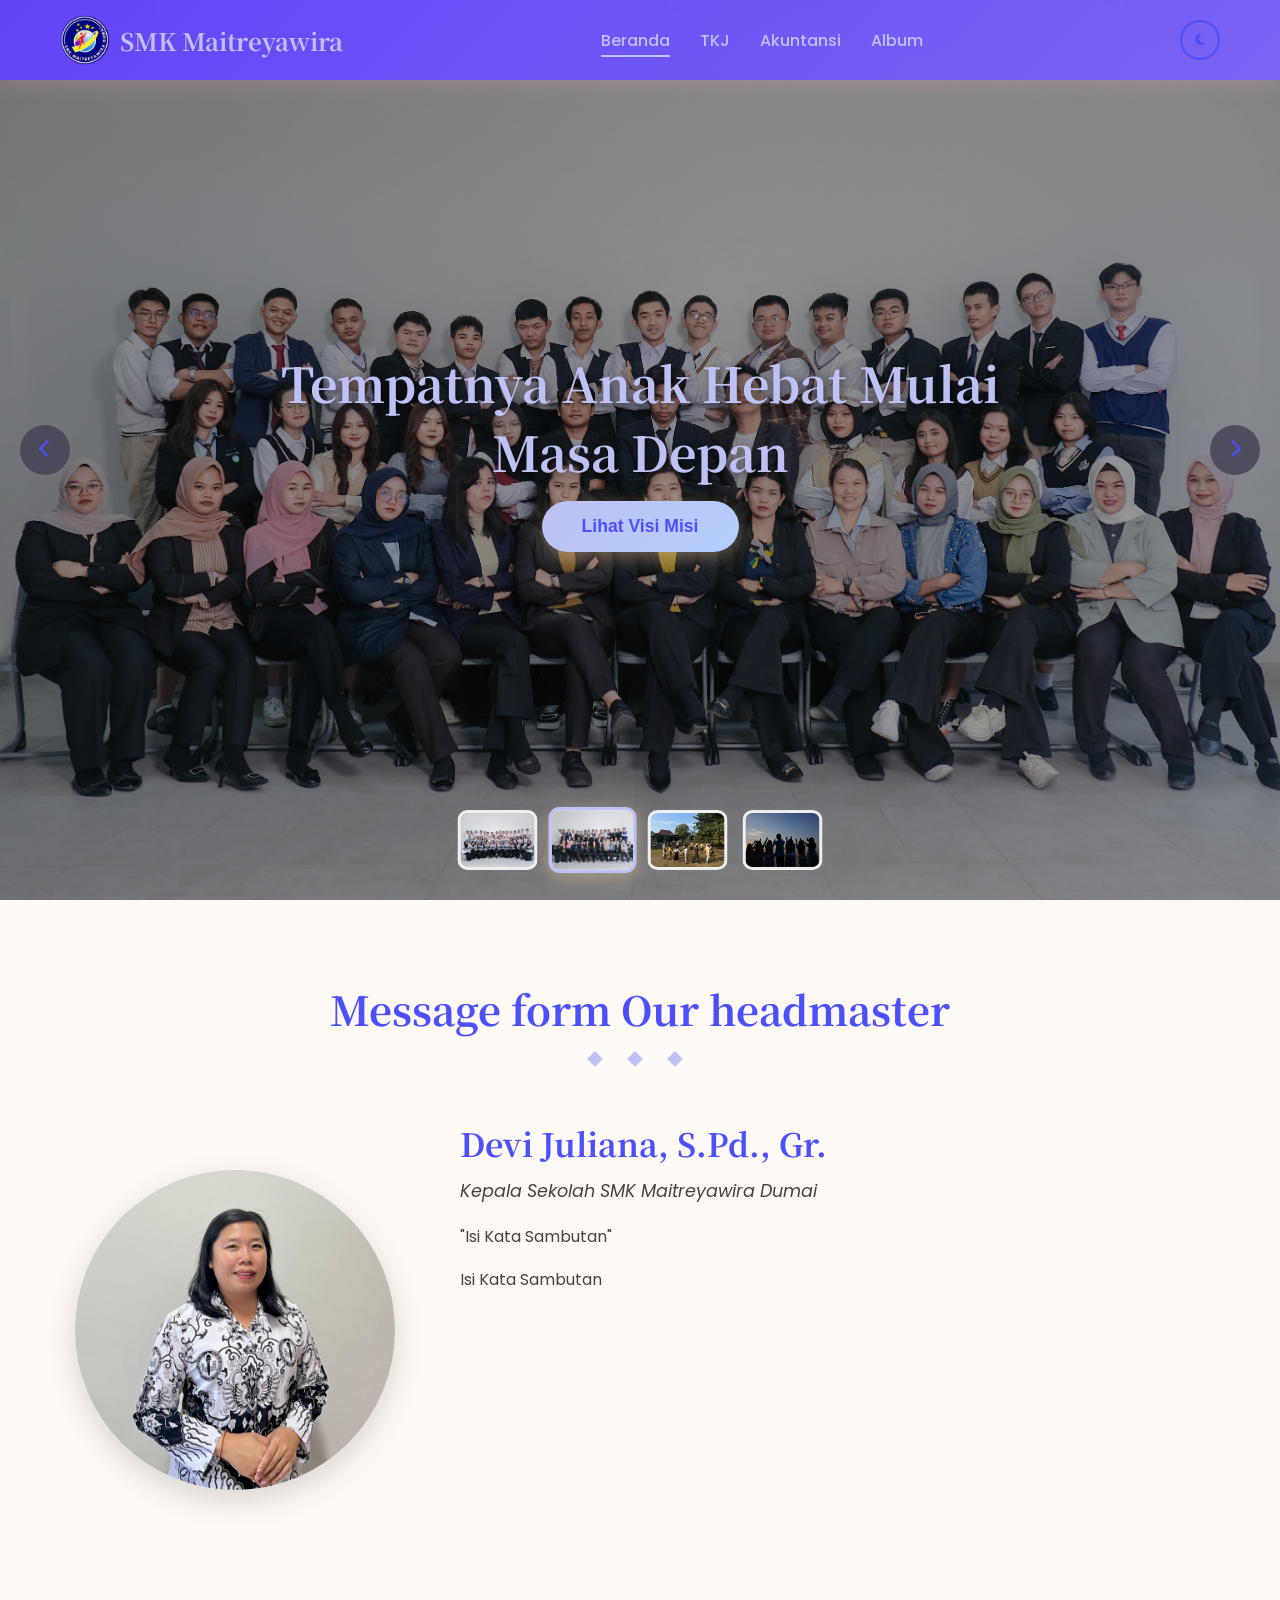
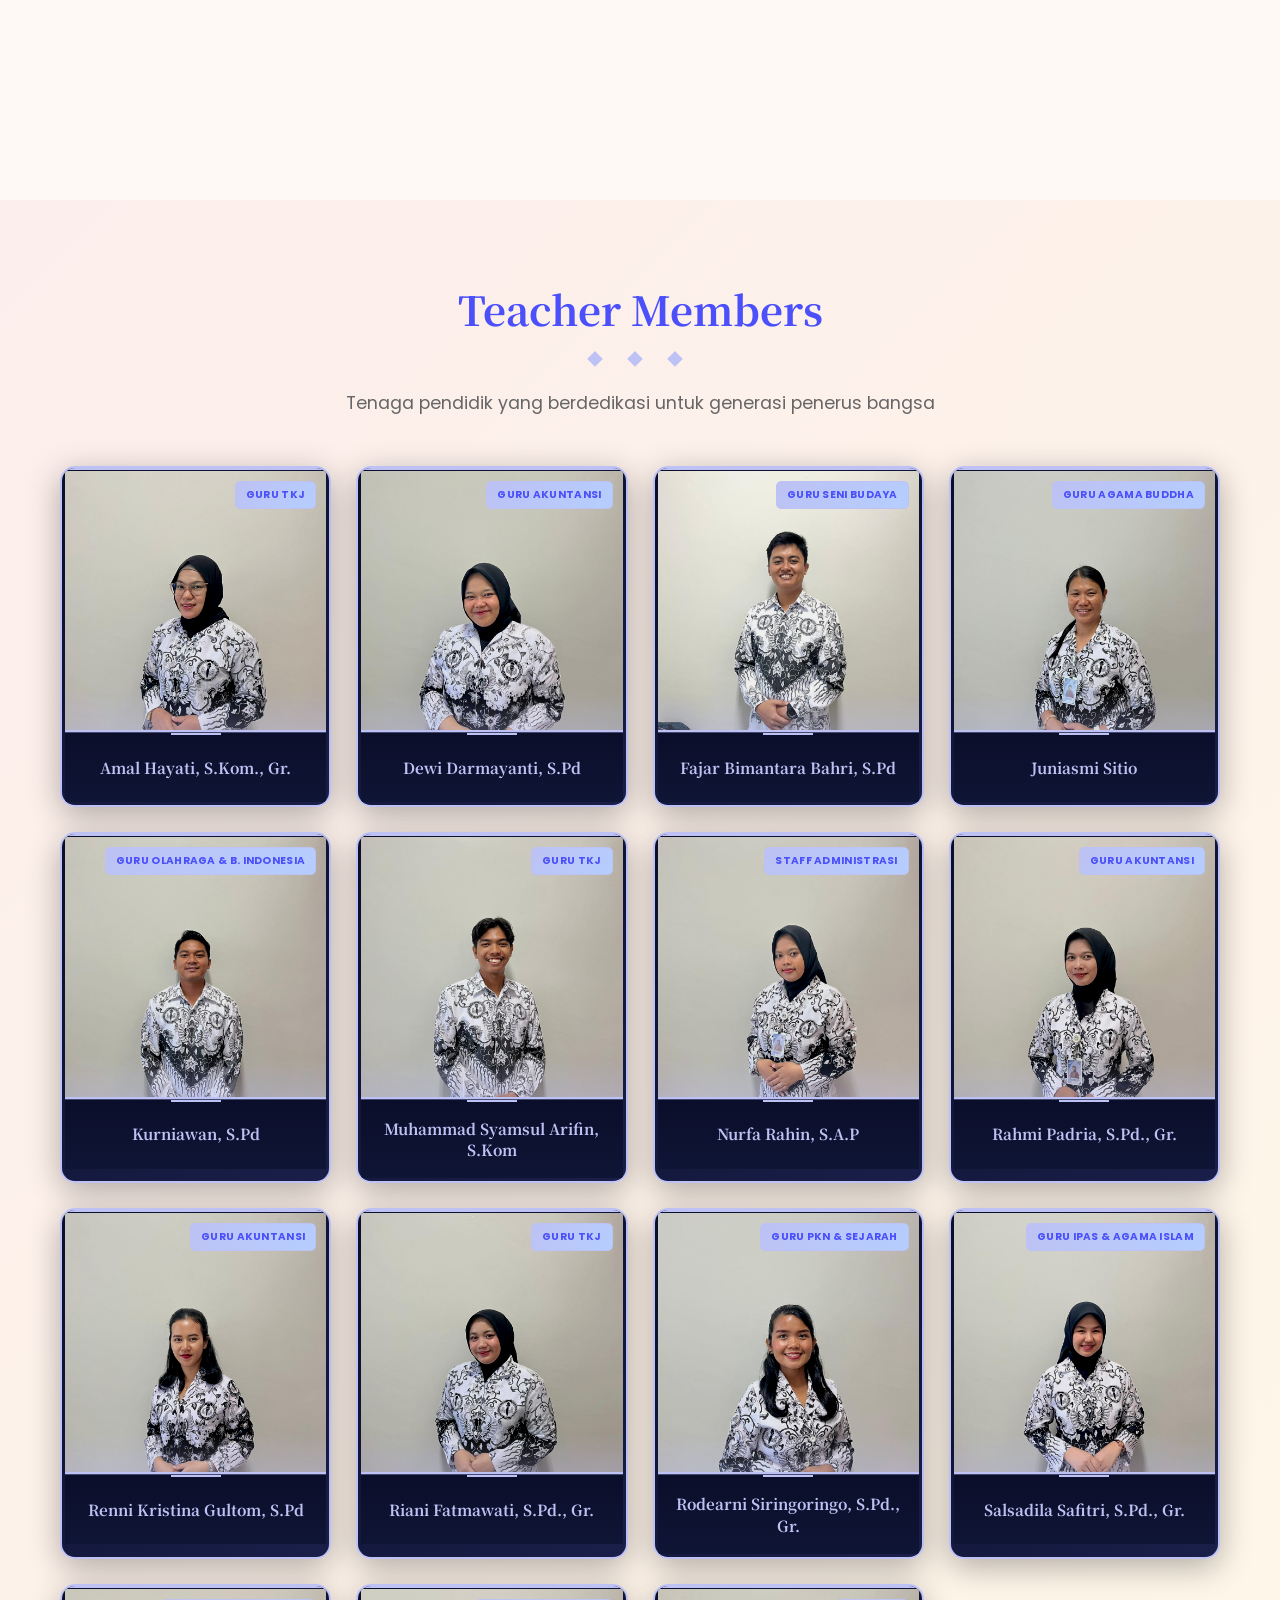
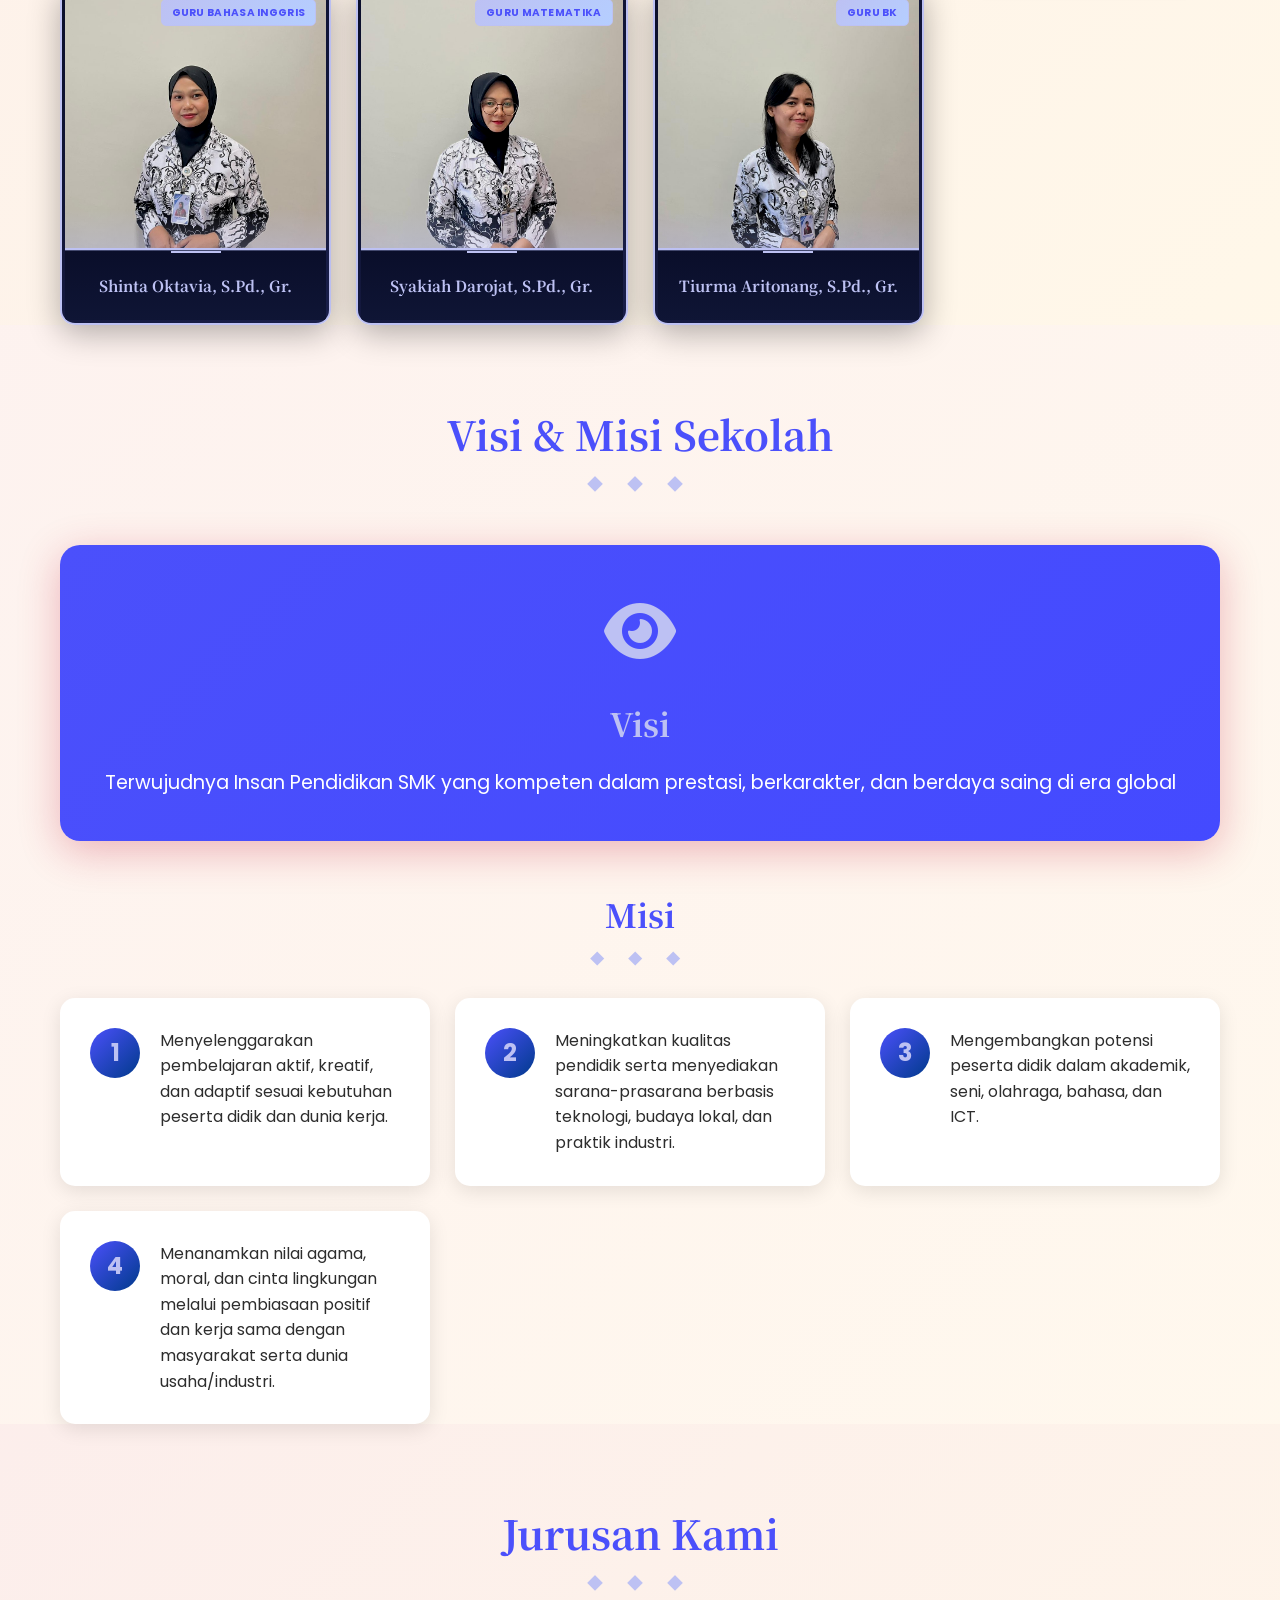
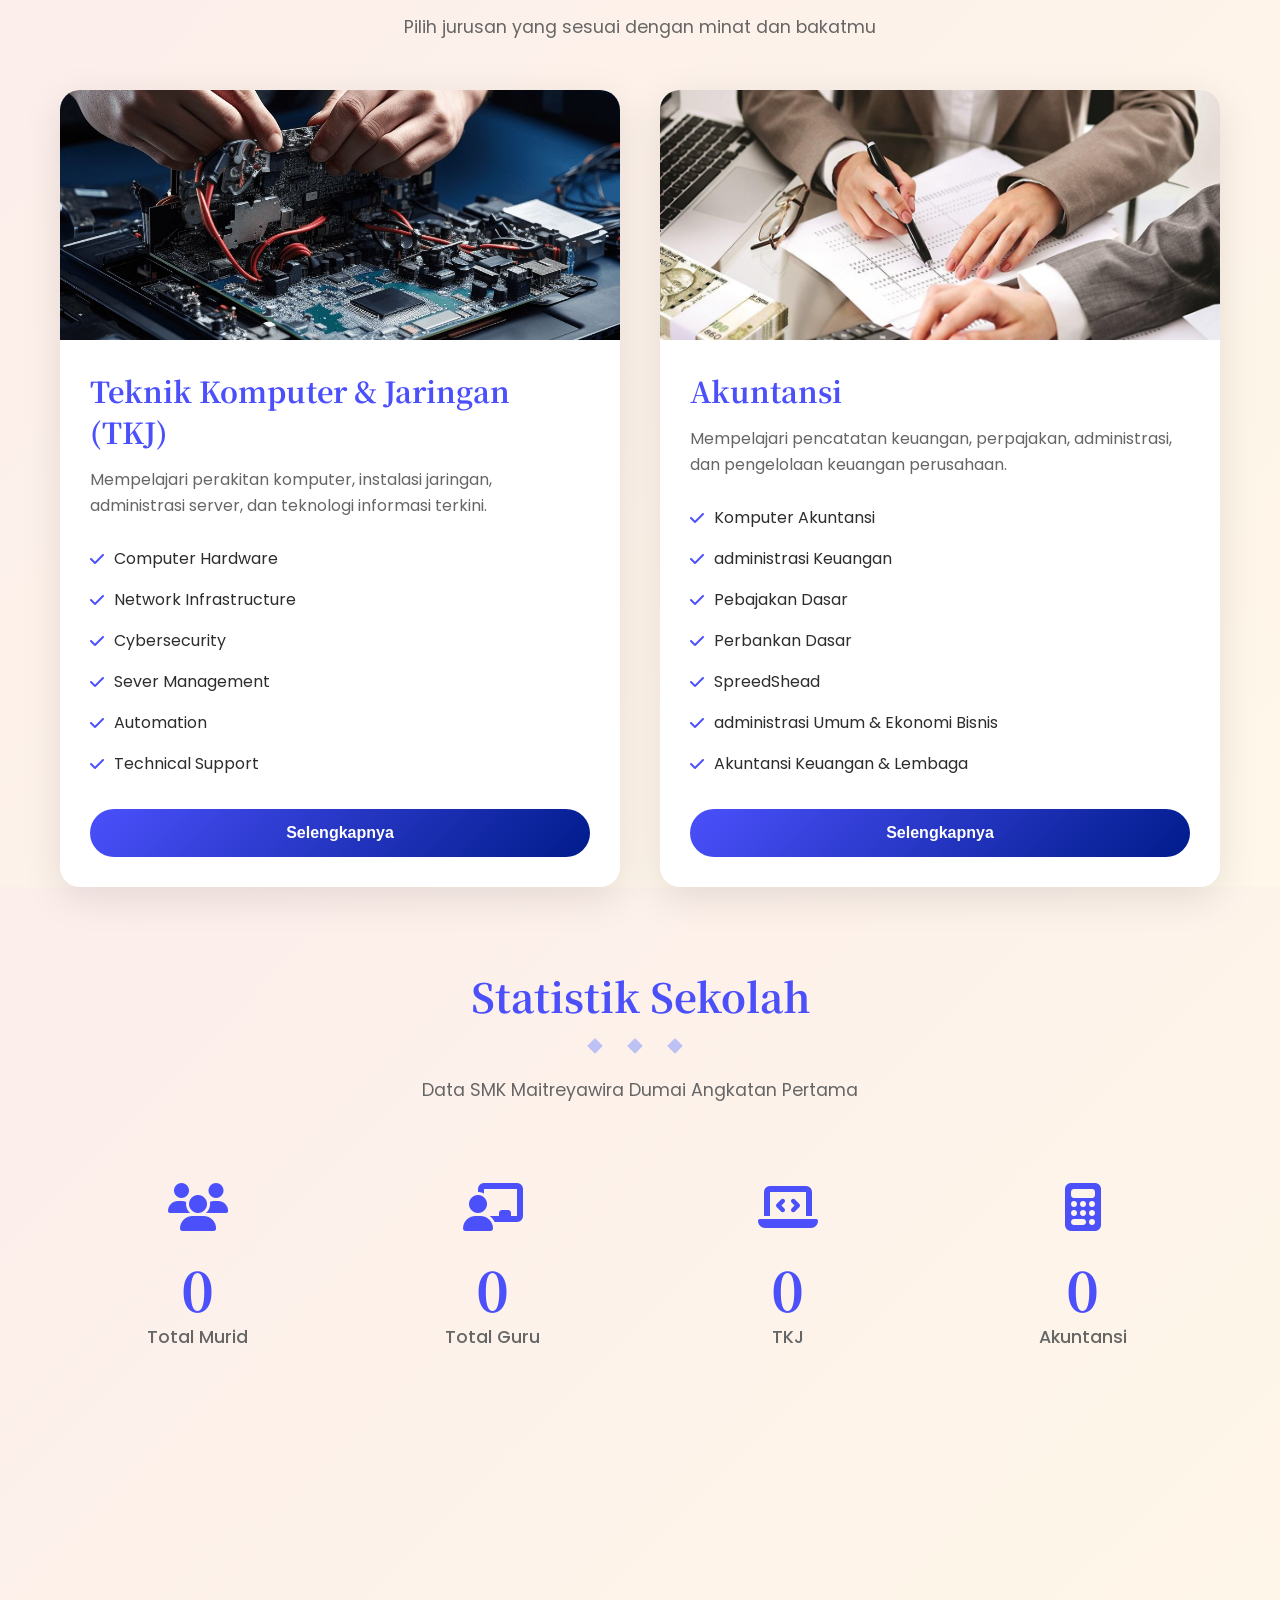
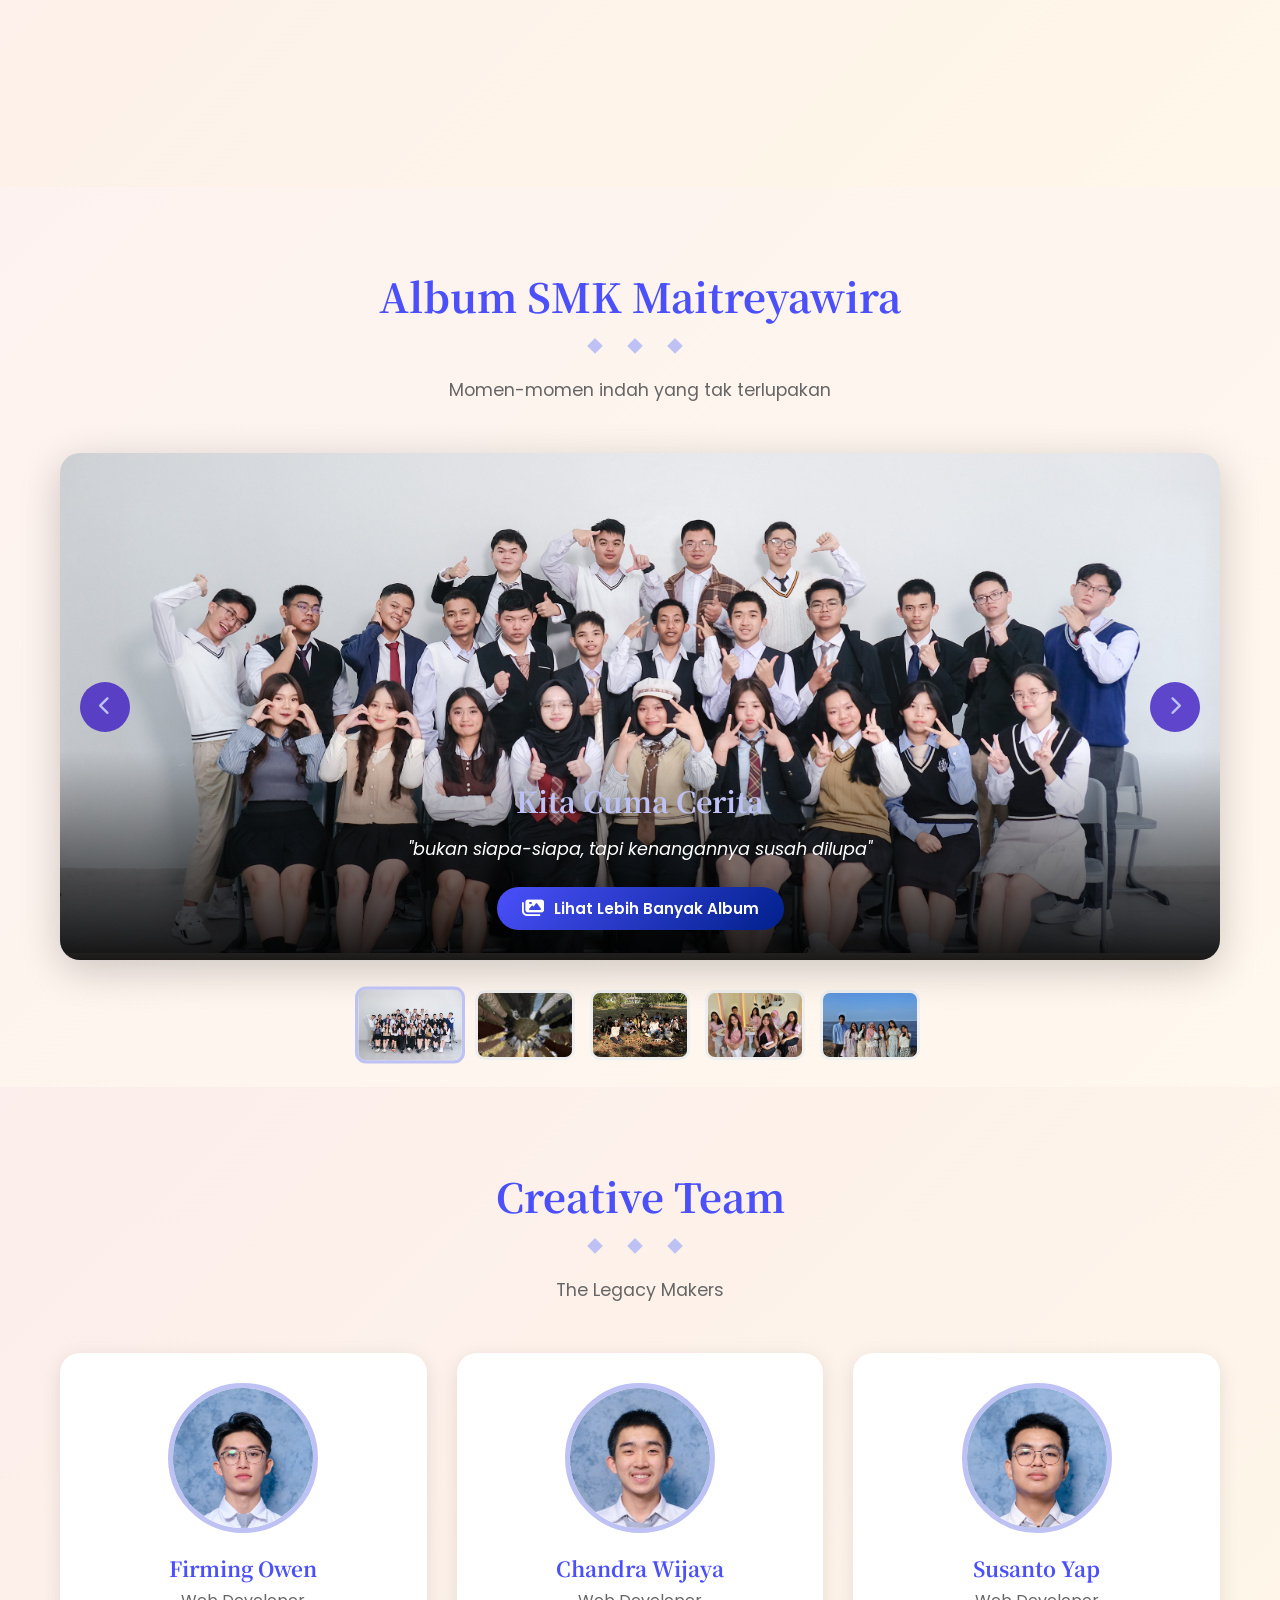
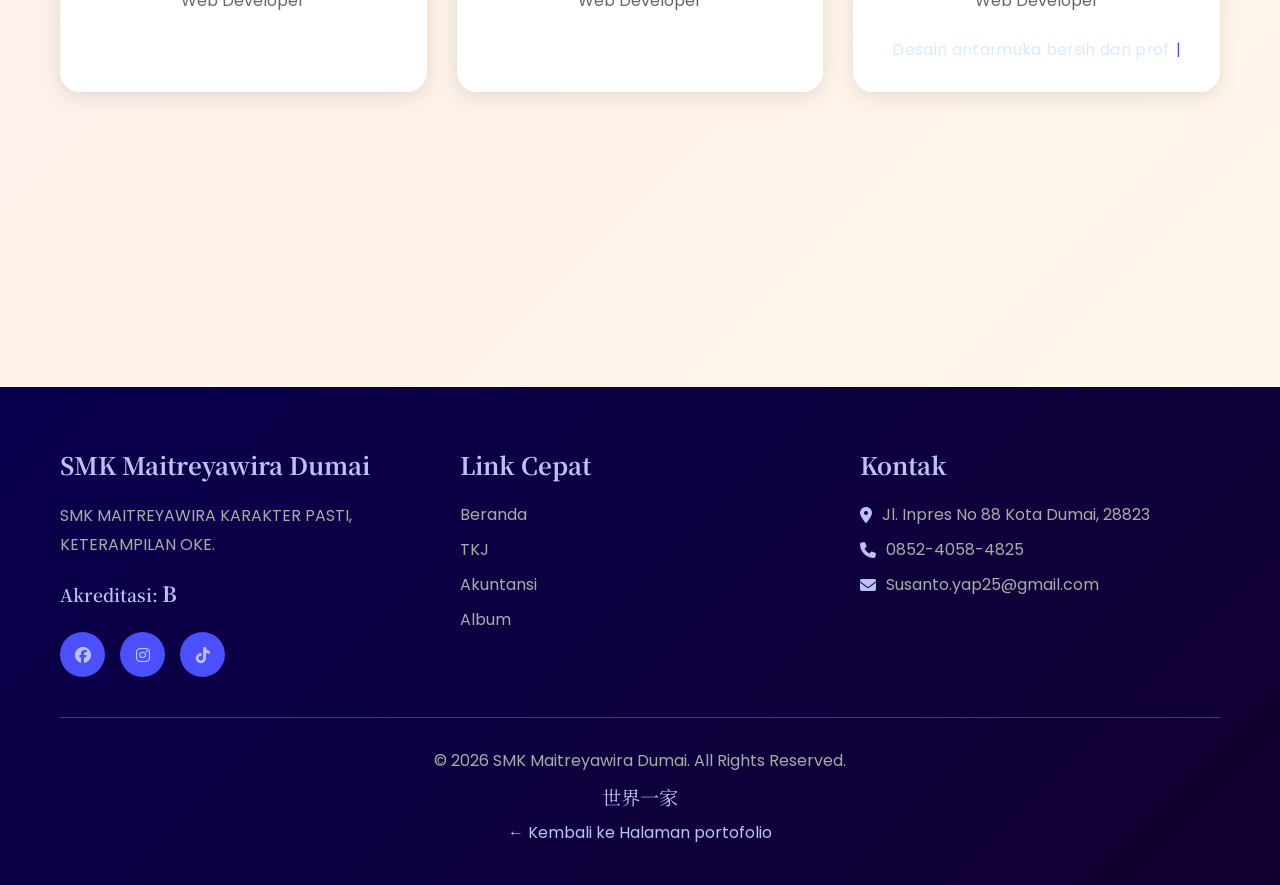
==== commit 3421f7eb: "Update index.html" ====
--- a/index.html
+++ b/index.html
@@ -337,7 +337,7 @@
                             <li><i class="fas fa-check"></i> Automation</li>
                             <li><i class="fas fa-check"></i> Technical Support</li>
                         </ul>
-                        <button class="btn-daftar" onclick="location.href='https://angkatan1smkmaitreyawiradumai-stack.github.io/Kenangan_TKJ/'">Selengkapnya</button>
+                        <button class="btn-daftar" onclick="location.href='https://susantoyap25-wq.github.io/halaman-tkj/">Selengkapnya</button>
                     </div>
                 </div>
                 <div class="jurusan-card akuntansi" id="akuntansi">
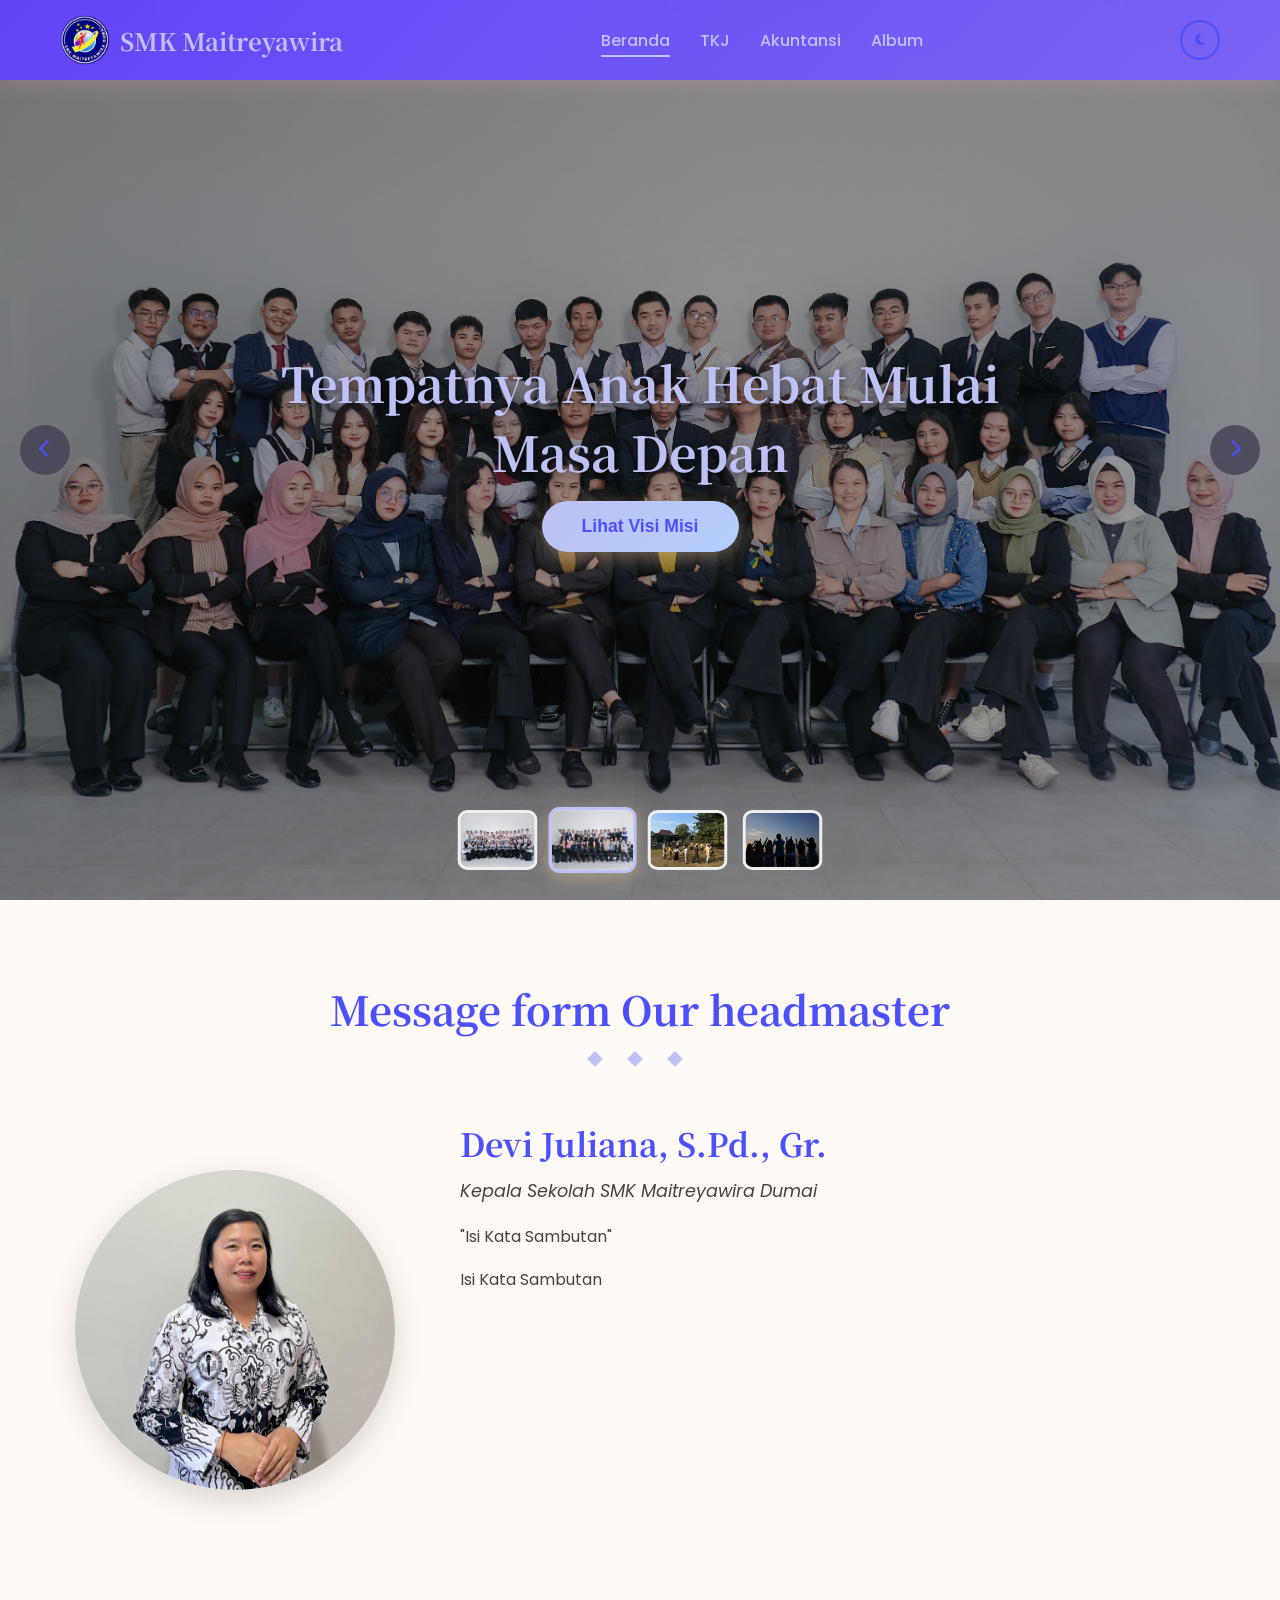
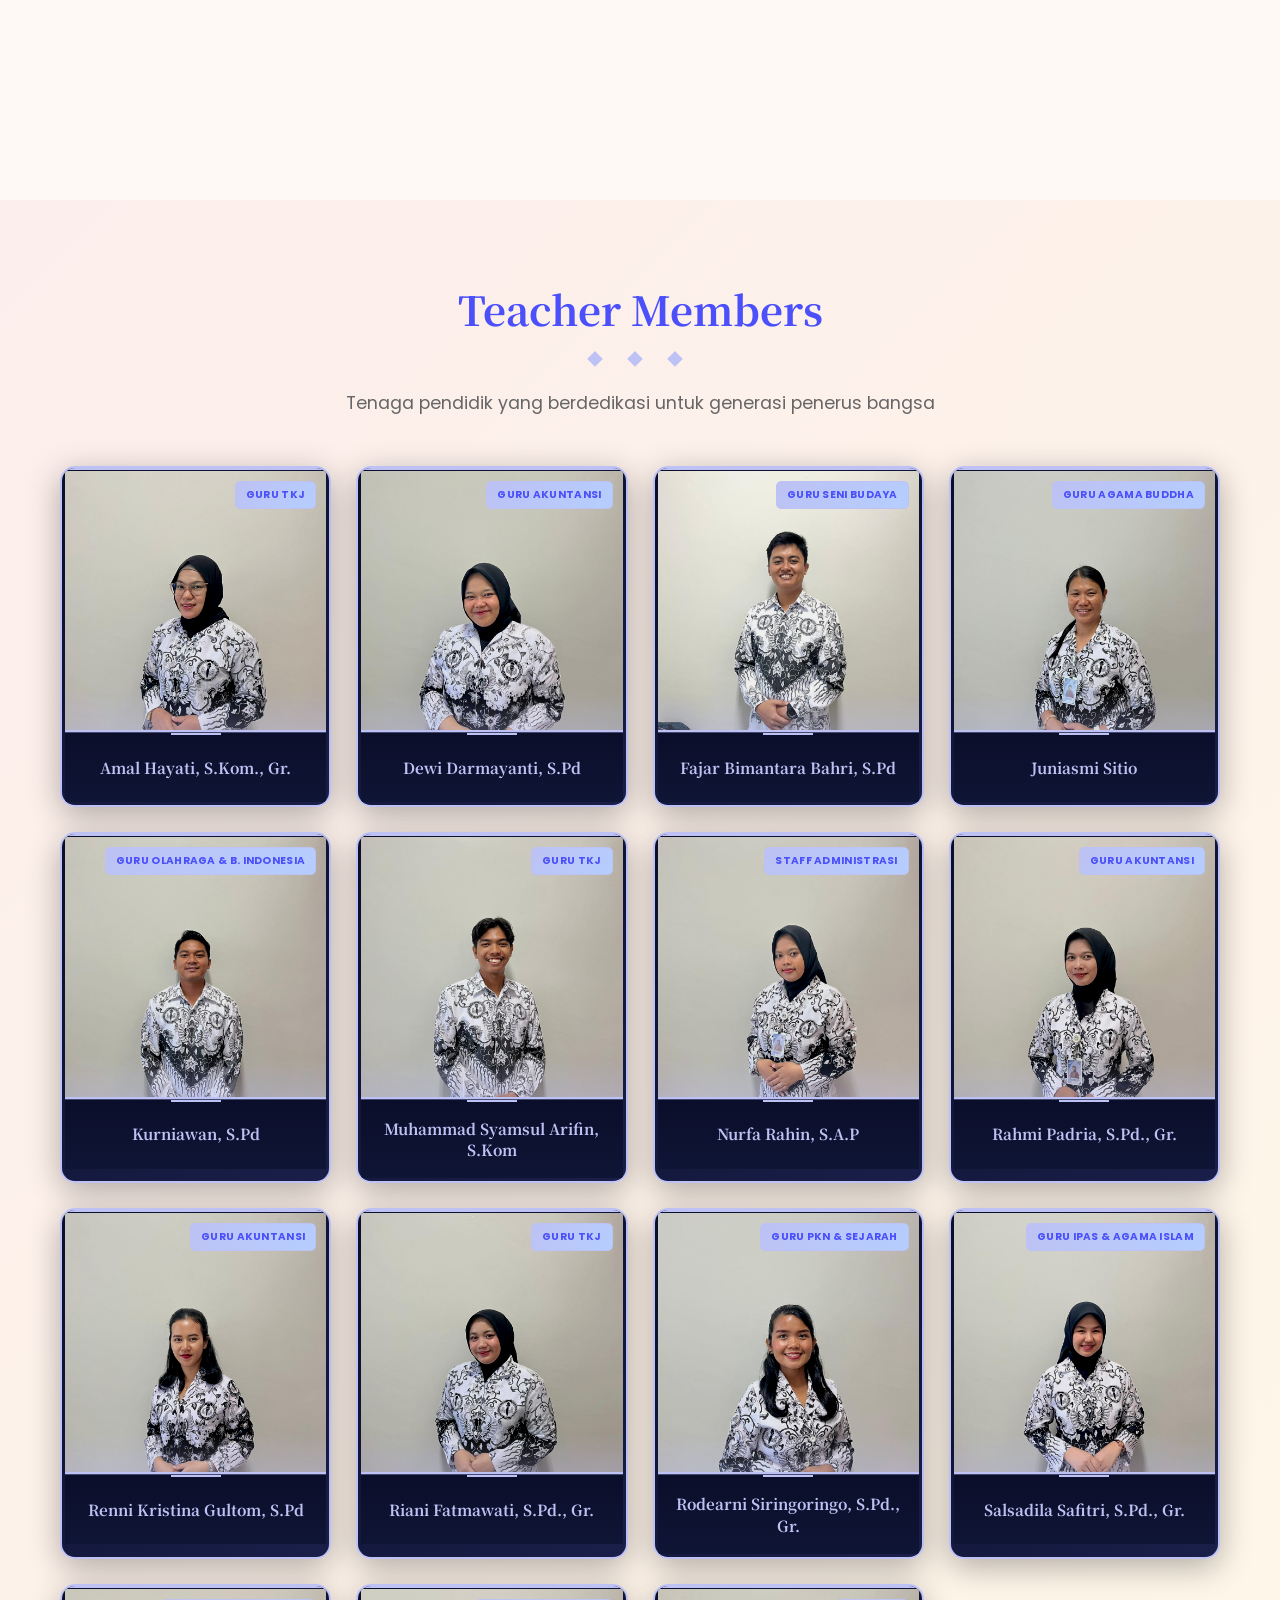
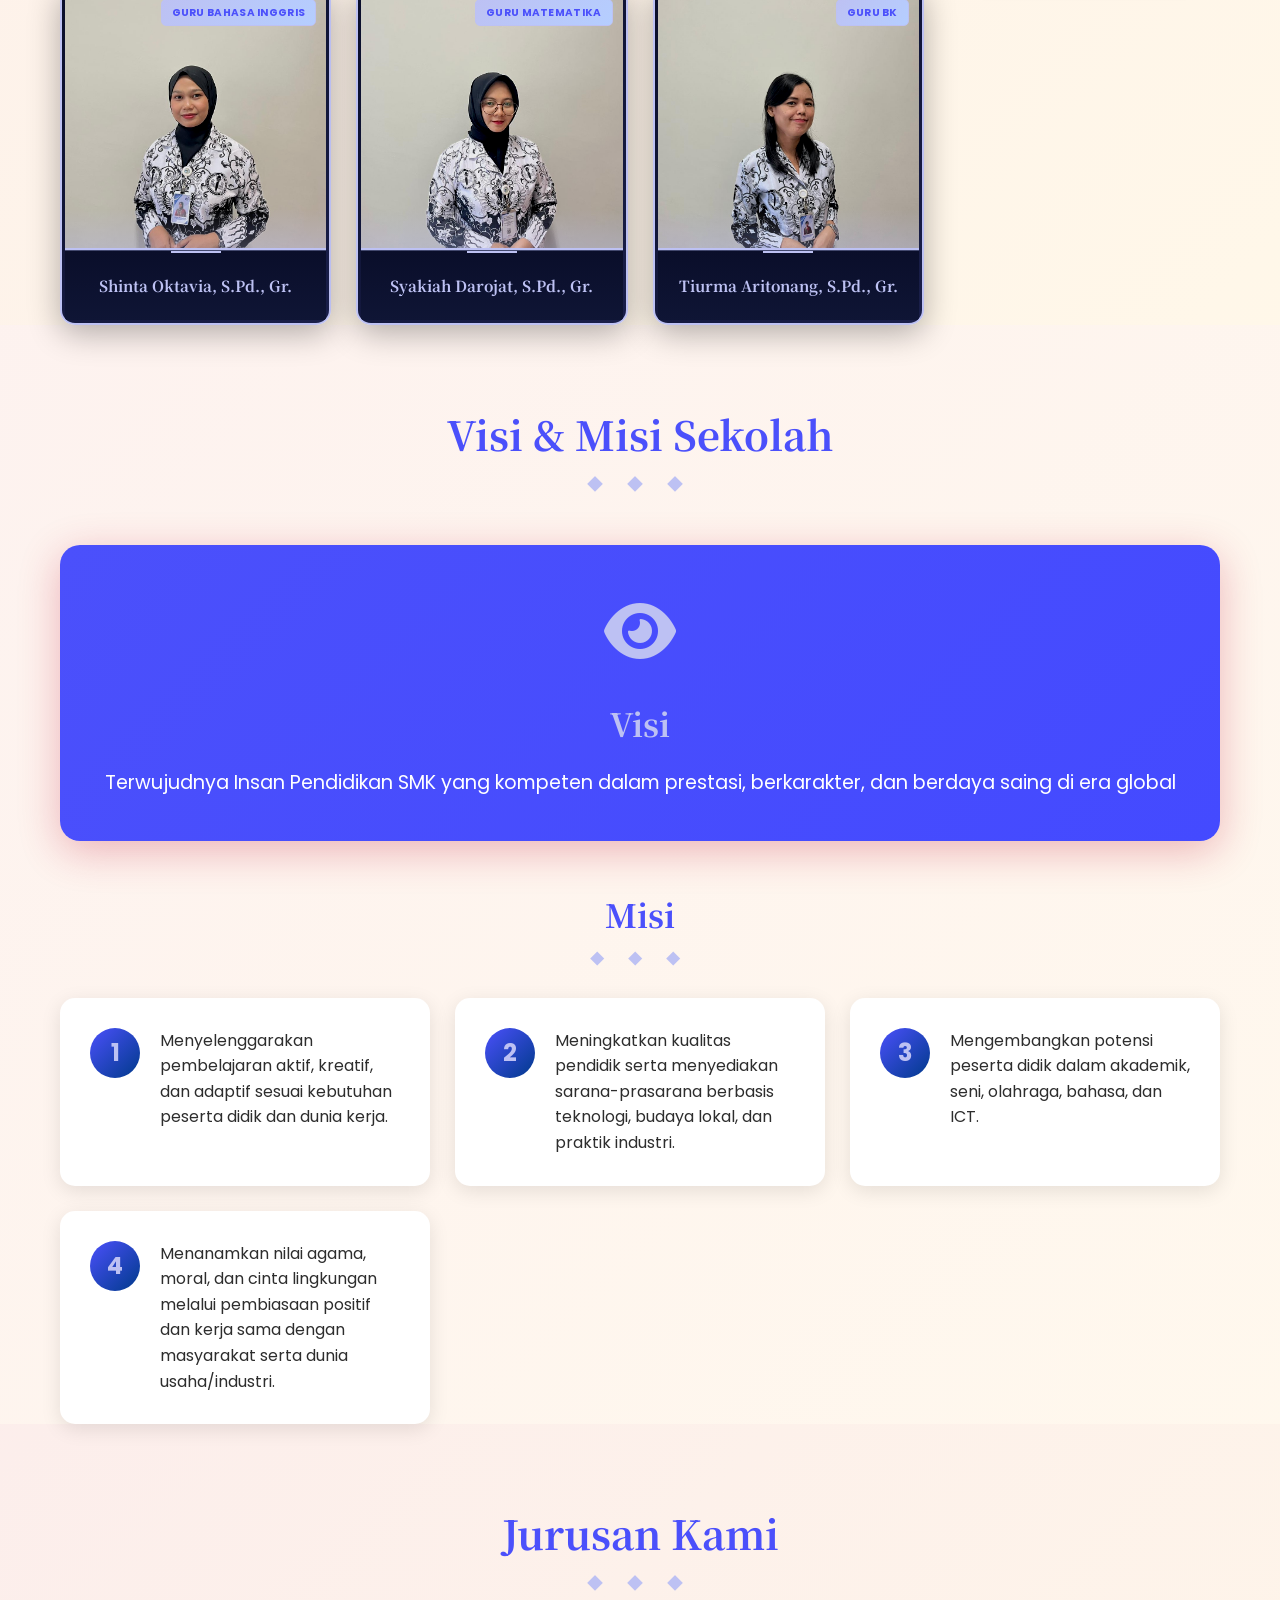
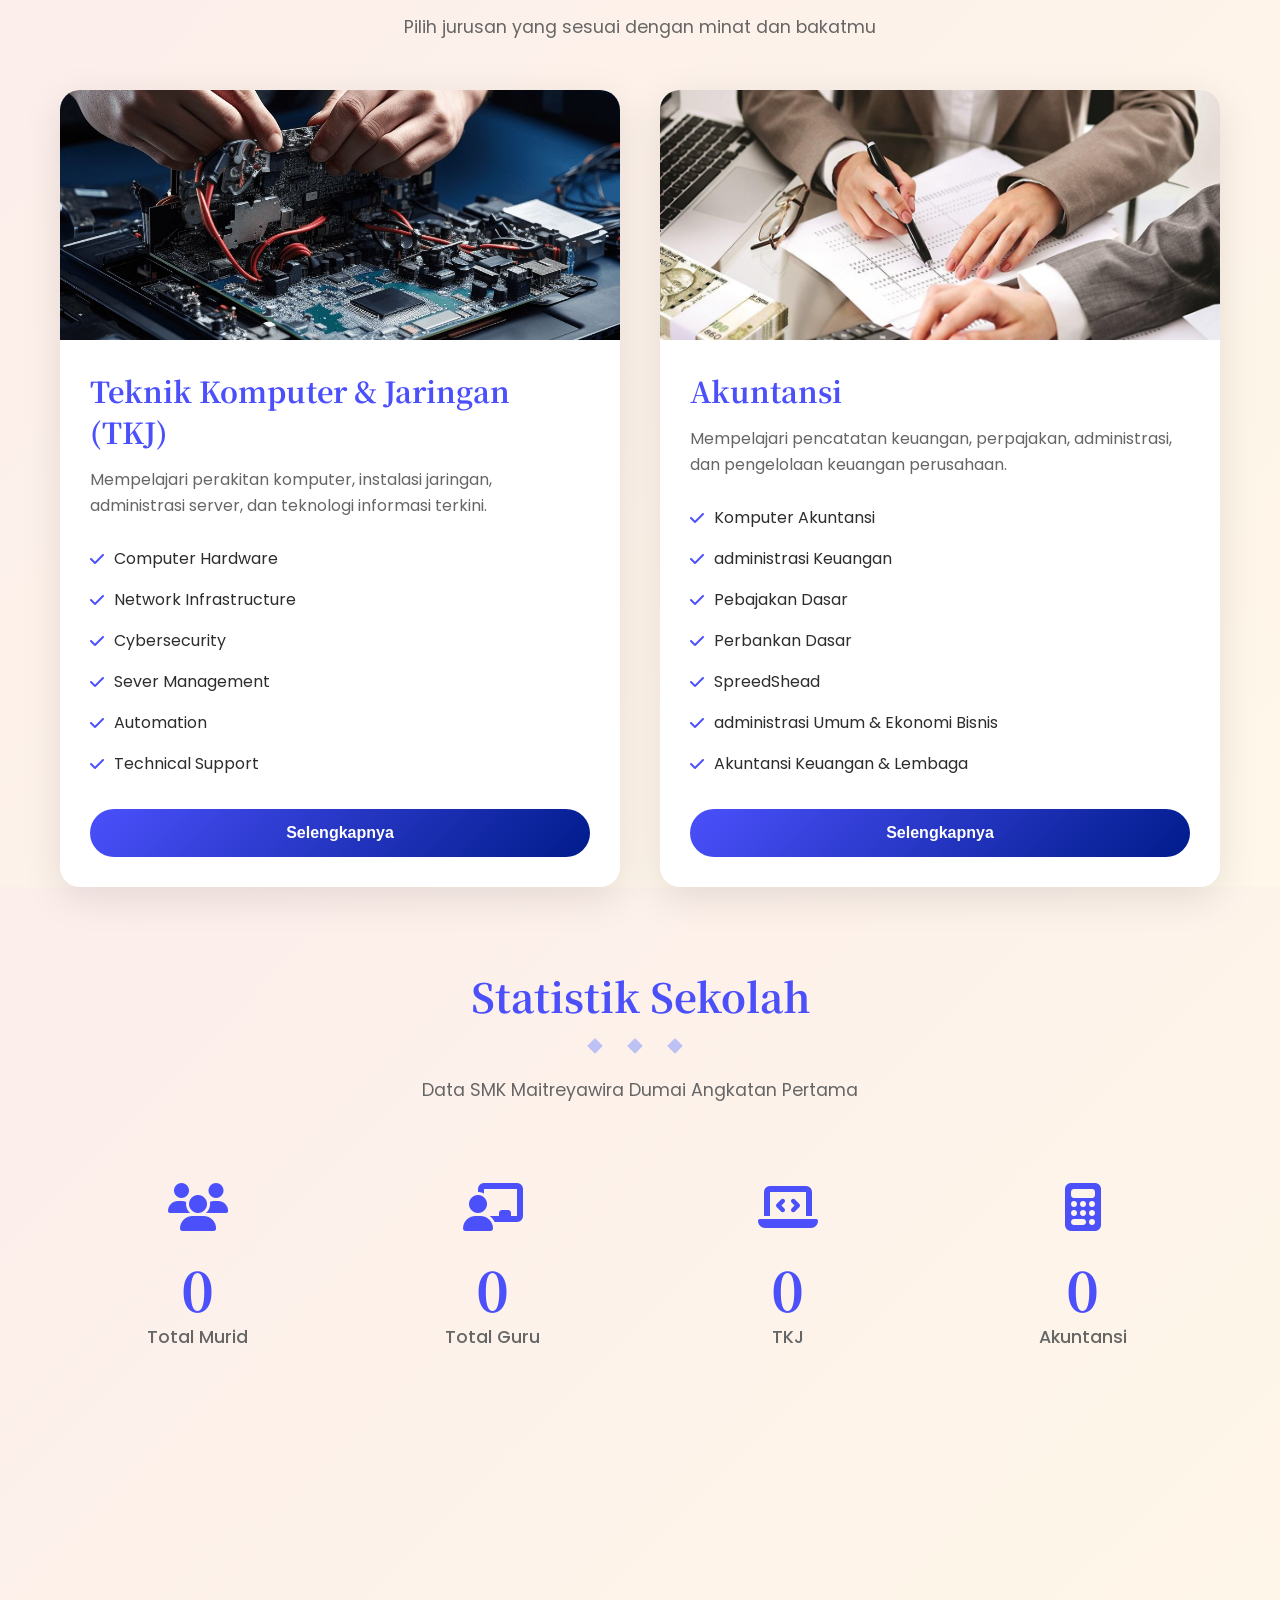
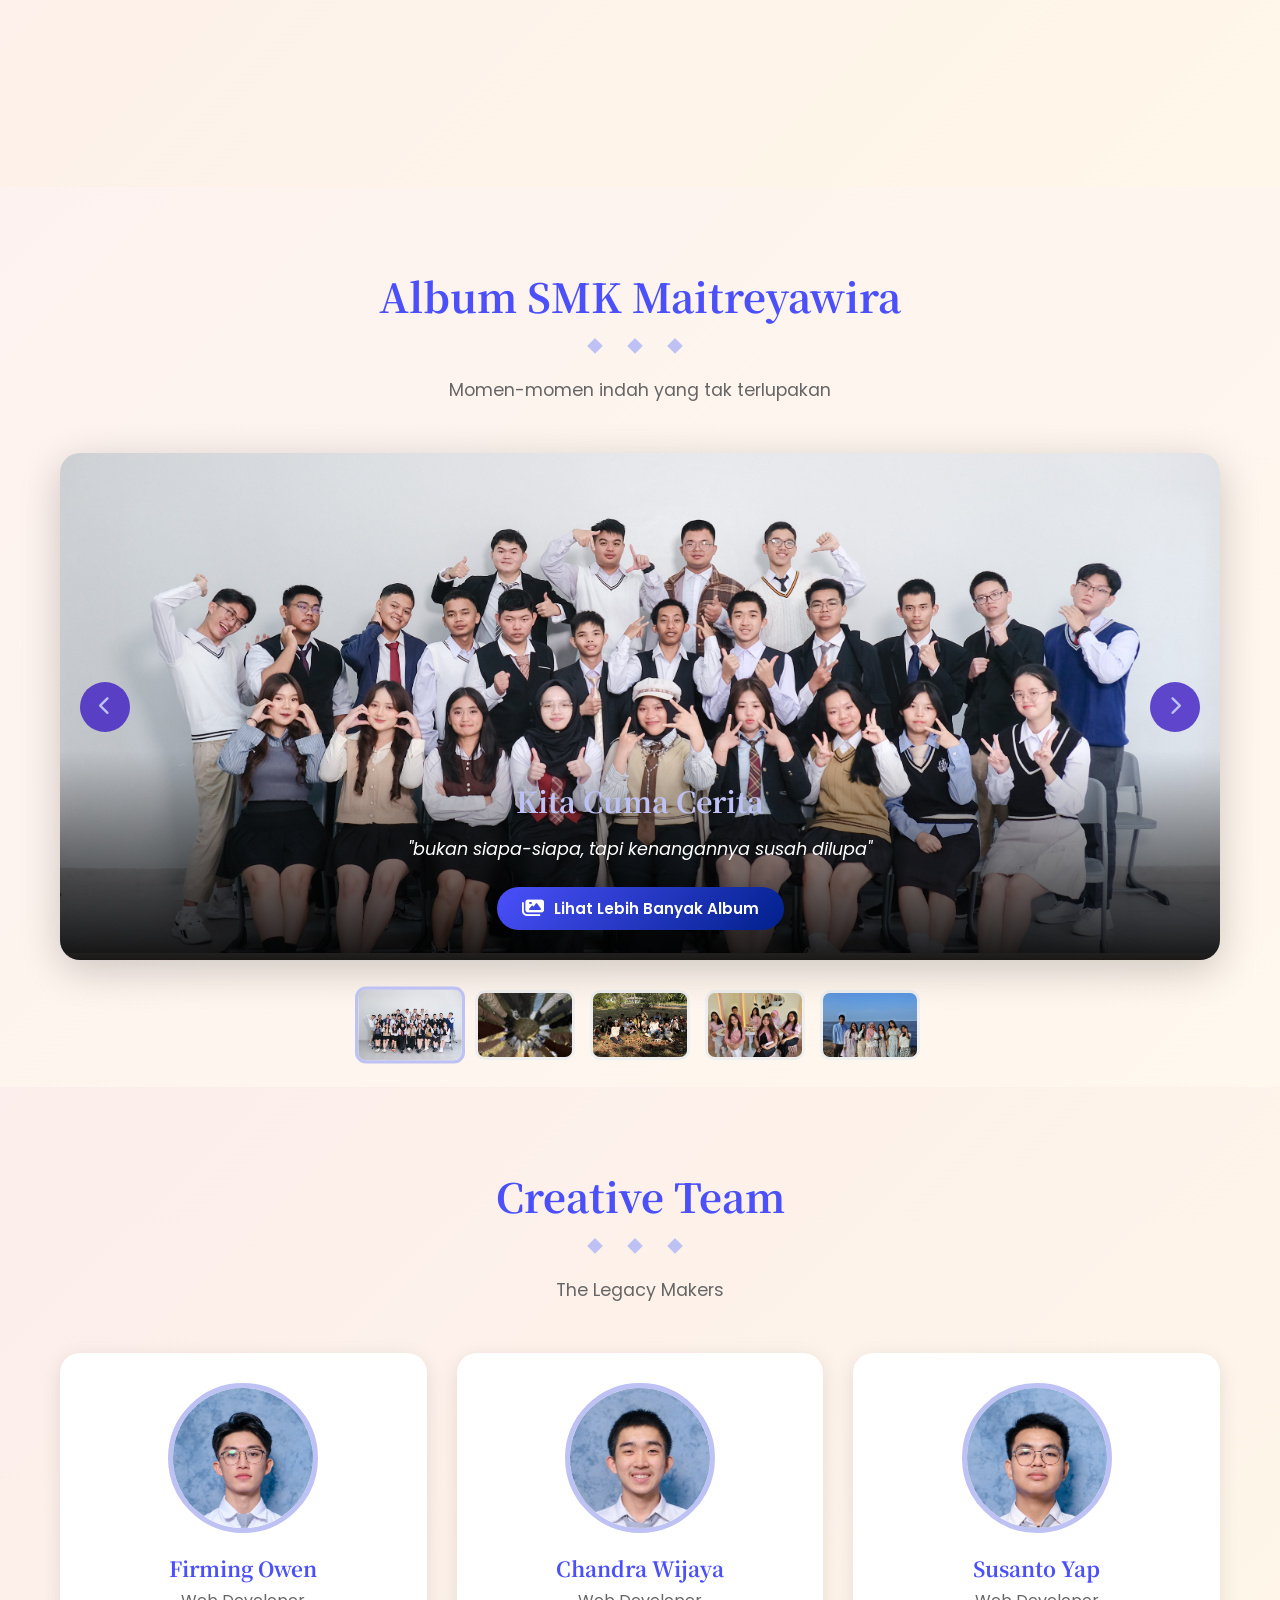
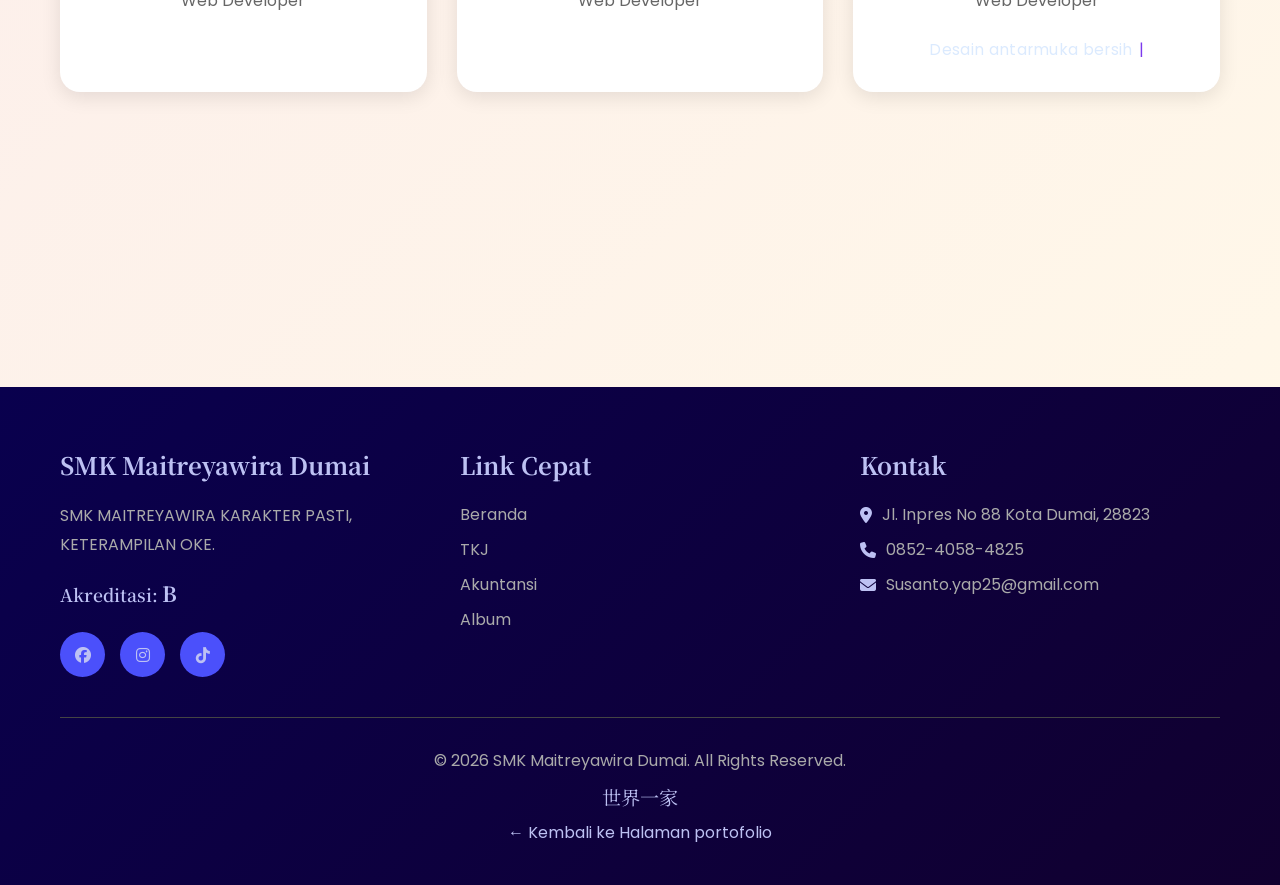
==== commit 20158ca0: "Update index.html" ====
--- a/index.html
+++ b/index.html
@@ -337,7 +337,7 @@
                             <li><i class="fas fa-check"></i> Automation</li>
                             <li><i class="fas fa-check"></i> Technical Support</li>
                         </ul>
-                        <button class="btn-daftar" onclick="location.href='https://susantoyap25-wq.github.io/halaman-tkj/">Selengkapnya</button>
+                        <button class="btn-daftar" onclick="location.href='https://susantoyap25-wq.github.io/halaman-tkj/'">Selengkapnya</button>
                     </div>
                 </div>
                 <div class="jurusan-card akuntansi" id="akuntansi">
@@ -356,7 +356,7 @@
                             <li><i class="fas fa-check"></i> administrasi Umum & Ekonomi Bisnis</li>
                             <li><i class="fas fa-check"></i> Akuntansi Keuangan & Lembaga</li>
                         </ul>
-                        <button class="btn-daftar" onclick="location.href='https://susantoyap25-wq.github.io/portofolio/">Selengkapnya</button>
+                        <button class="btn-daftar" onclick="location.href='https://susantoyap25-wq.github.io/portofolio/'">Selengkapnya</button>
                     </div>
                 </div>
             </div>
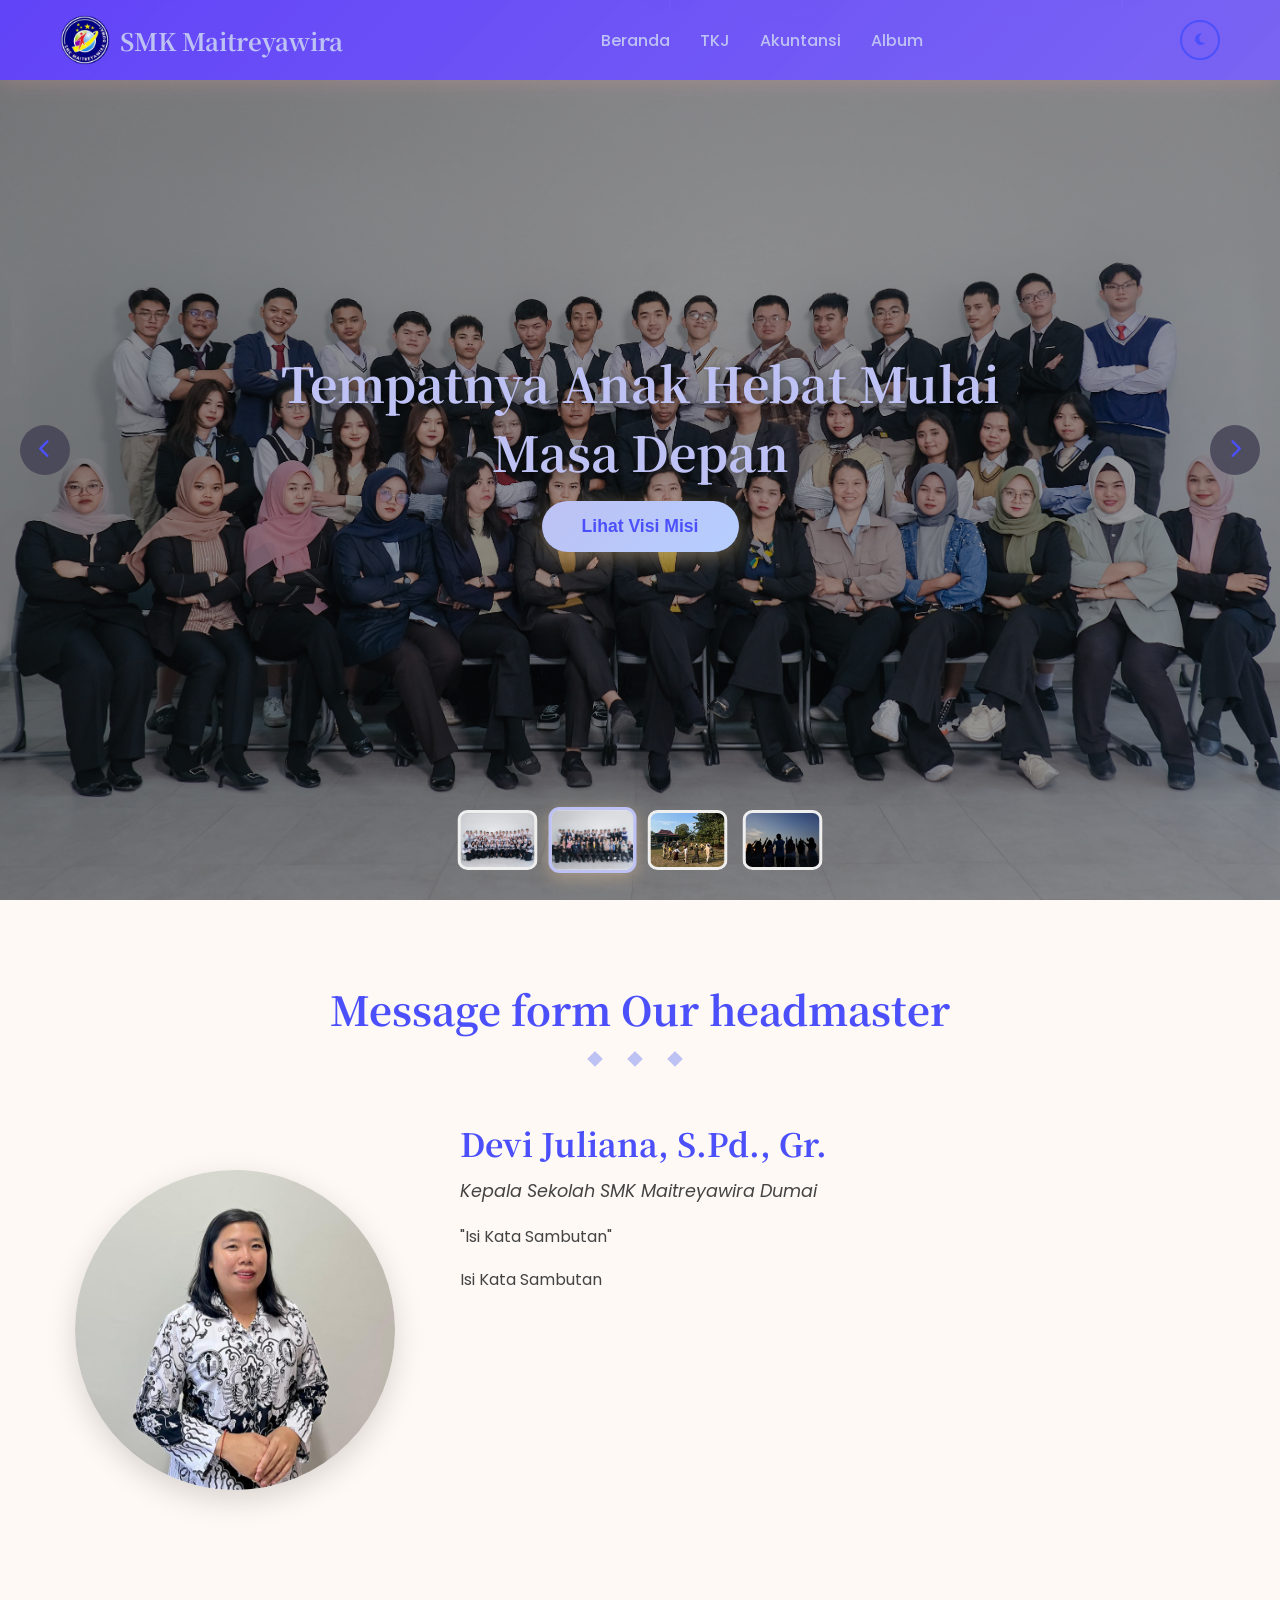
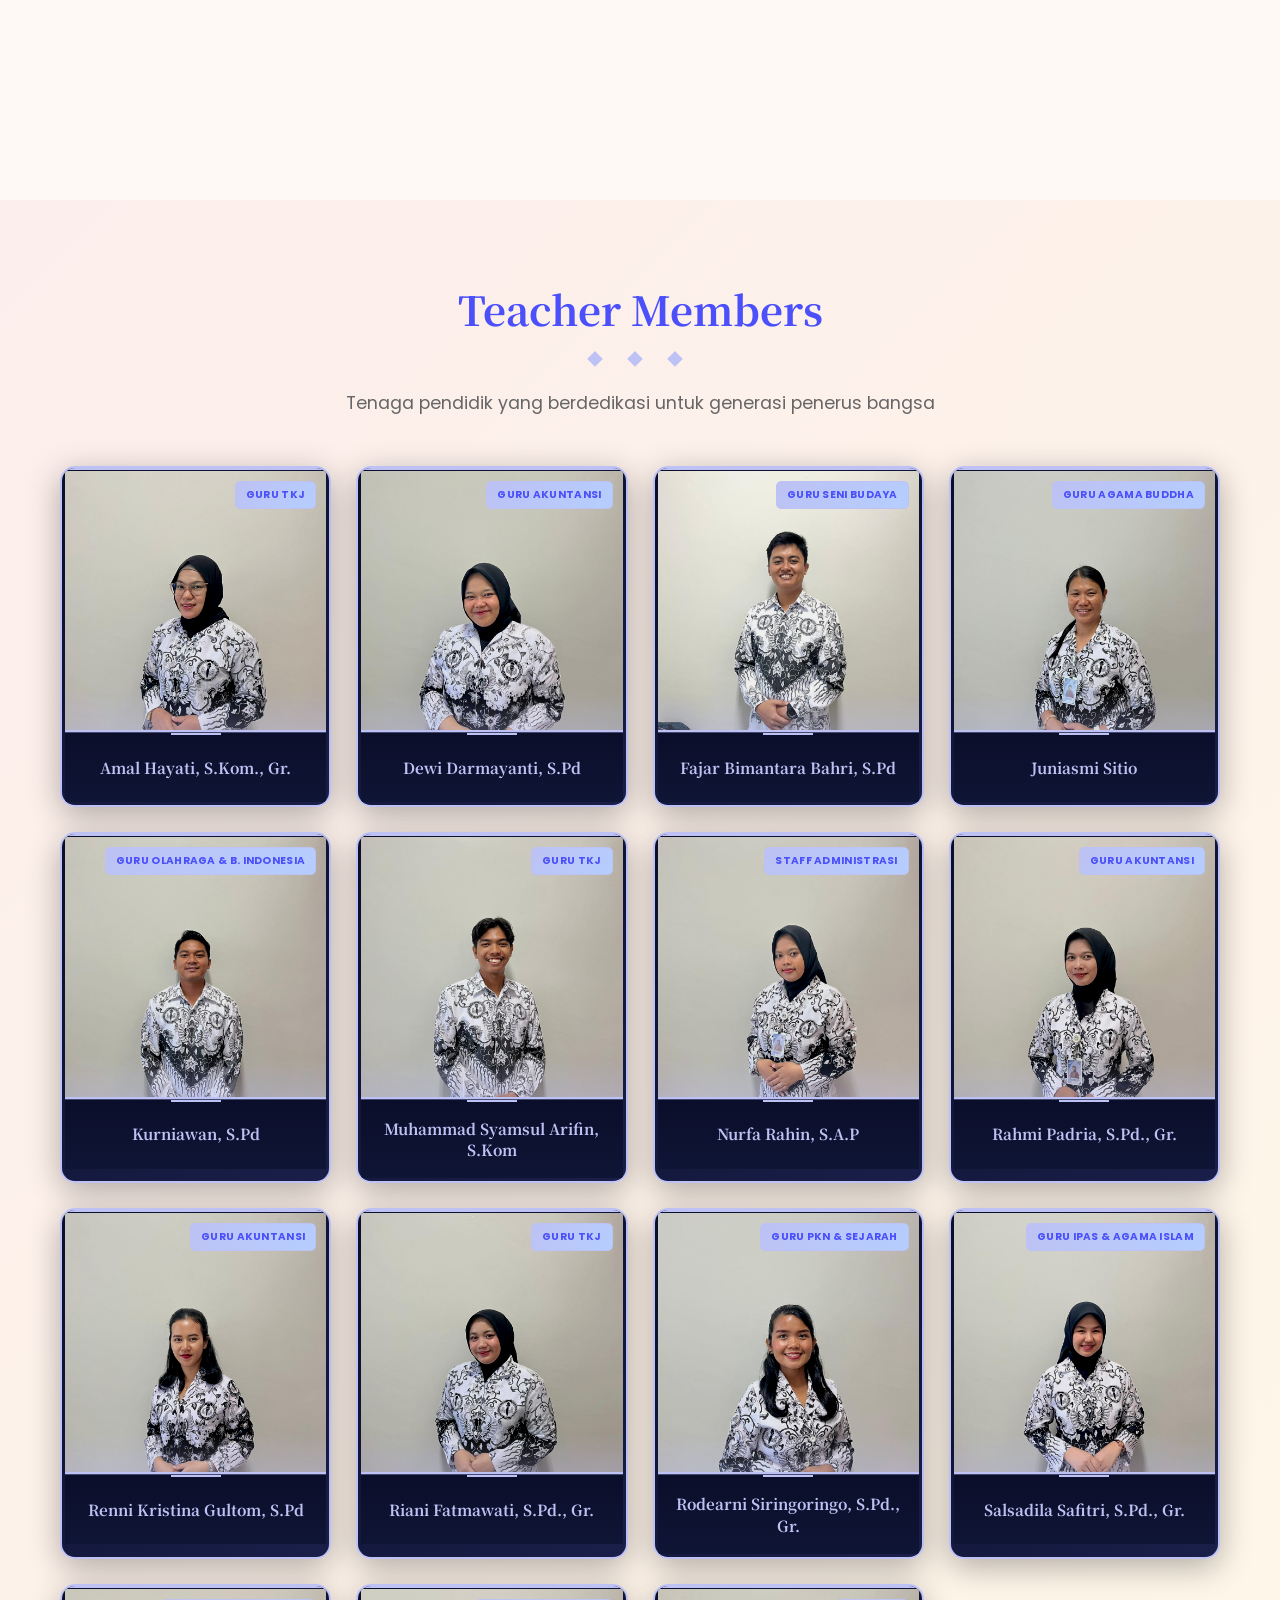
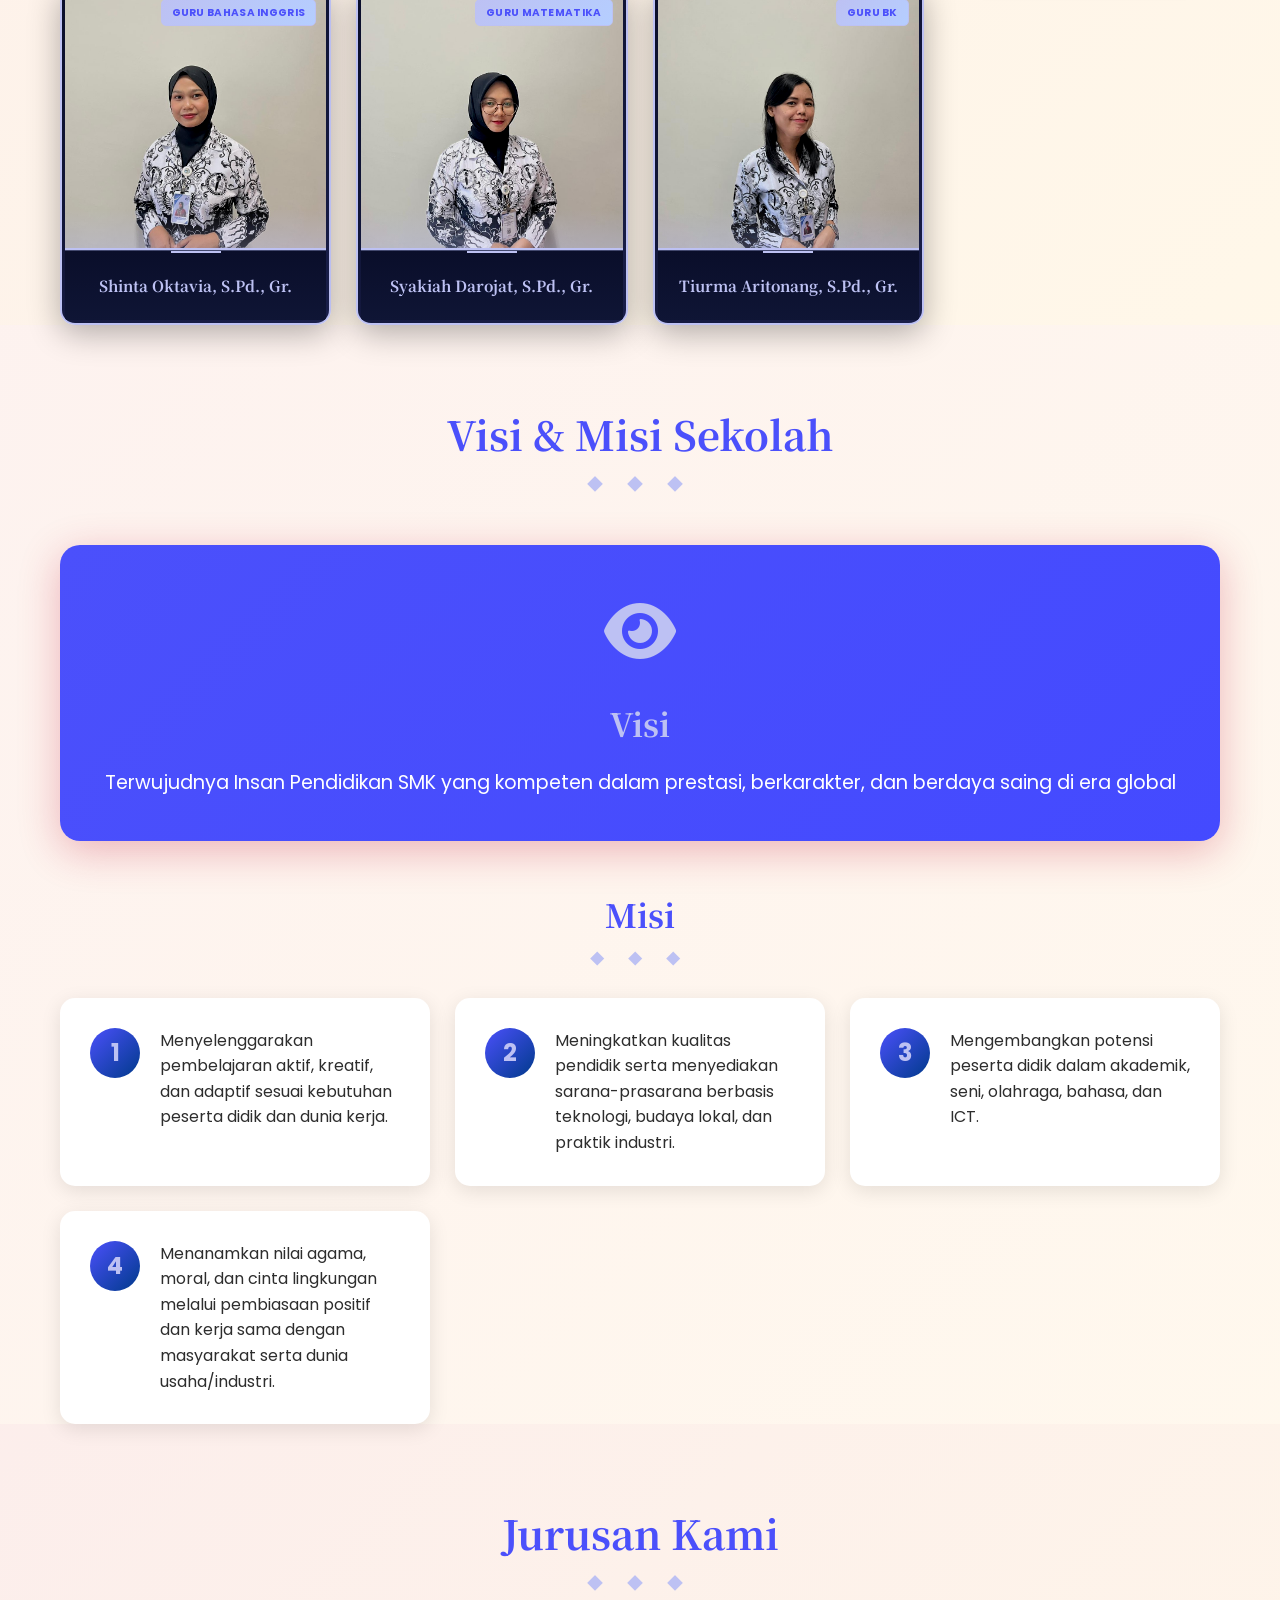
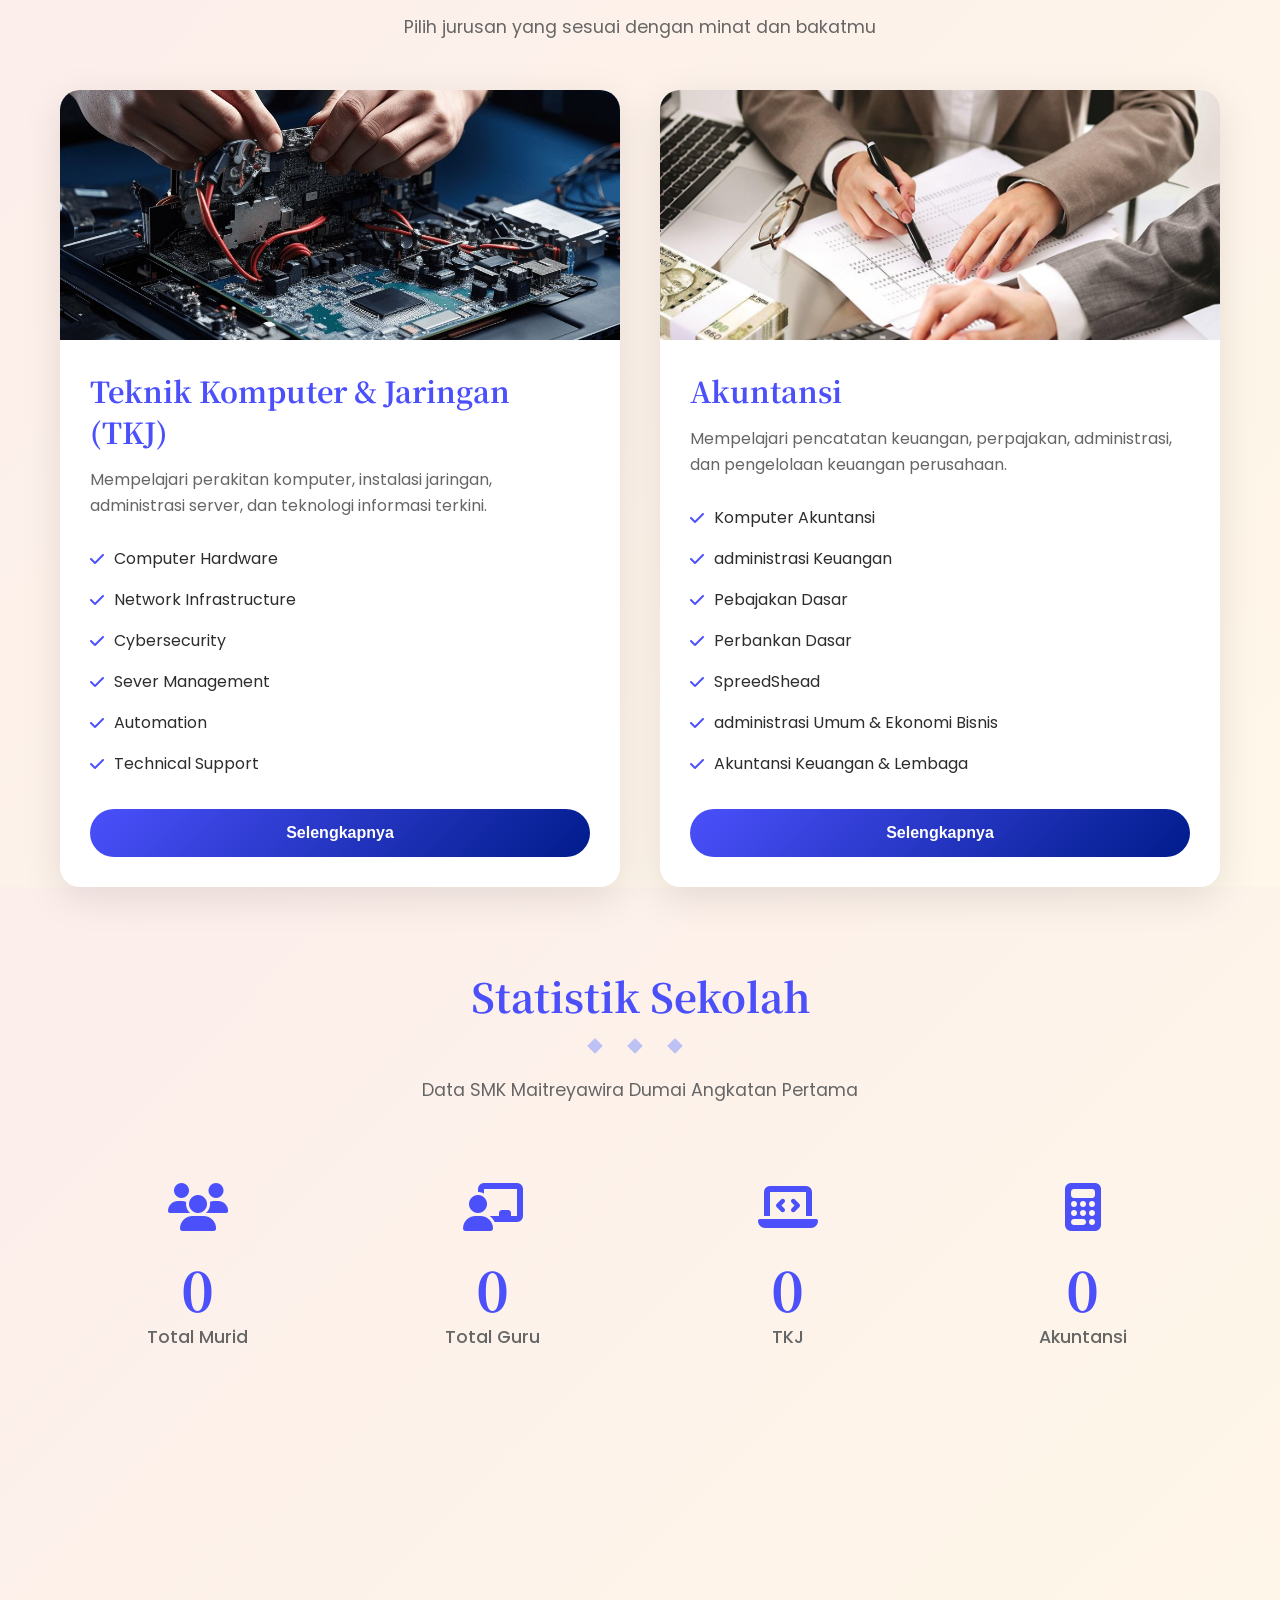
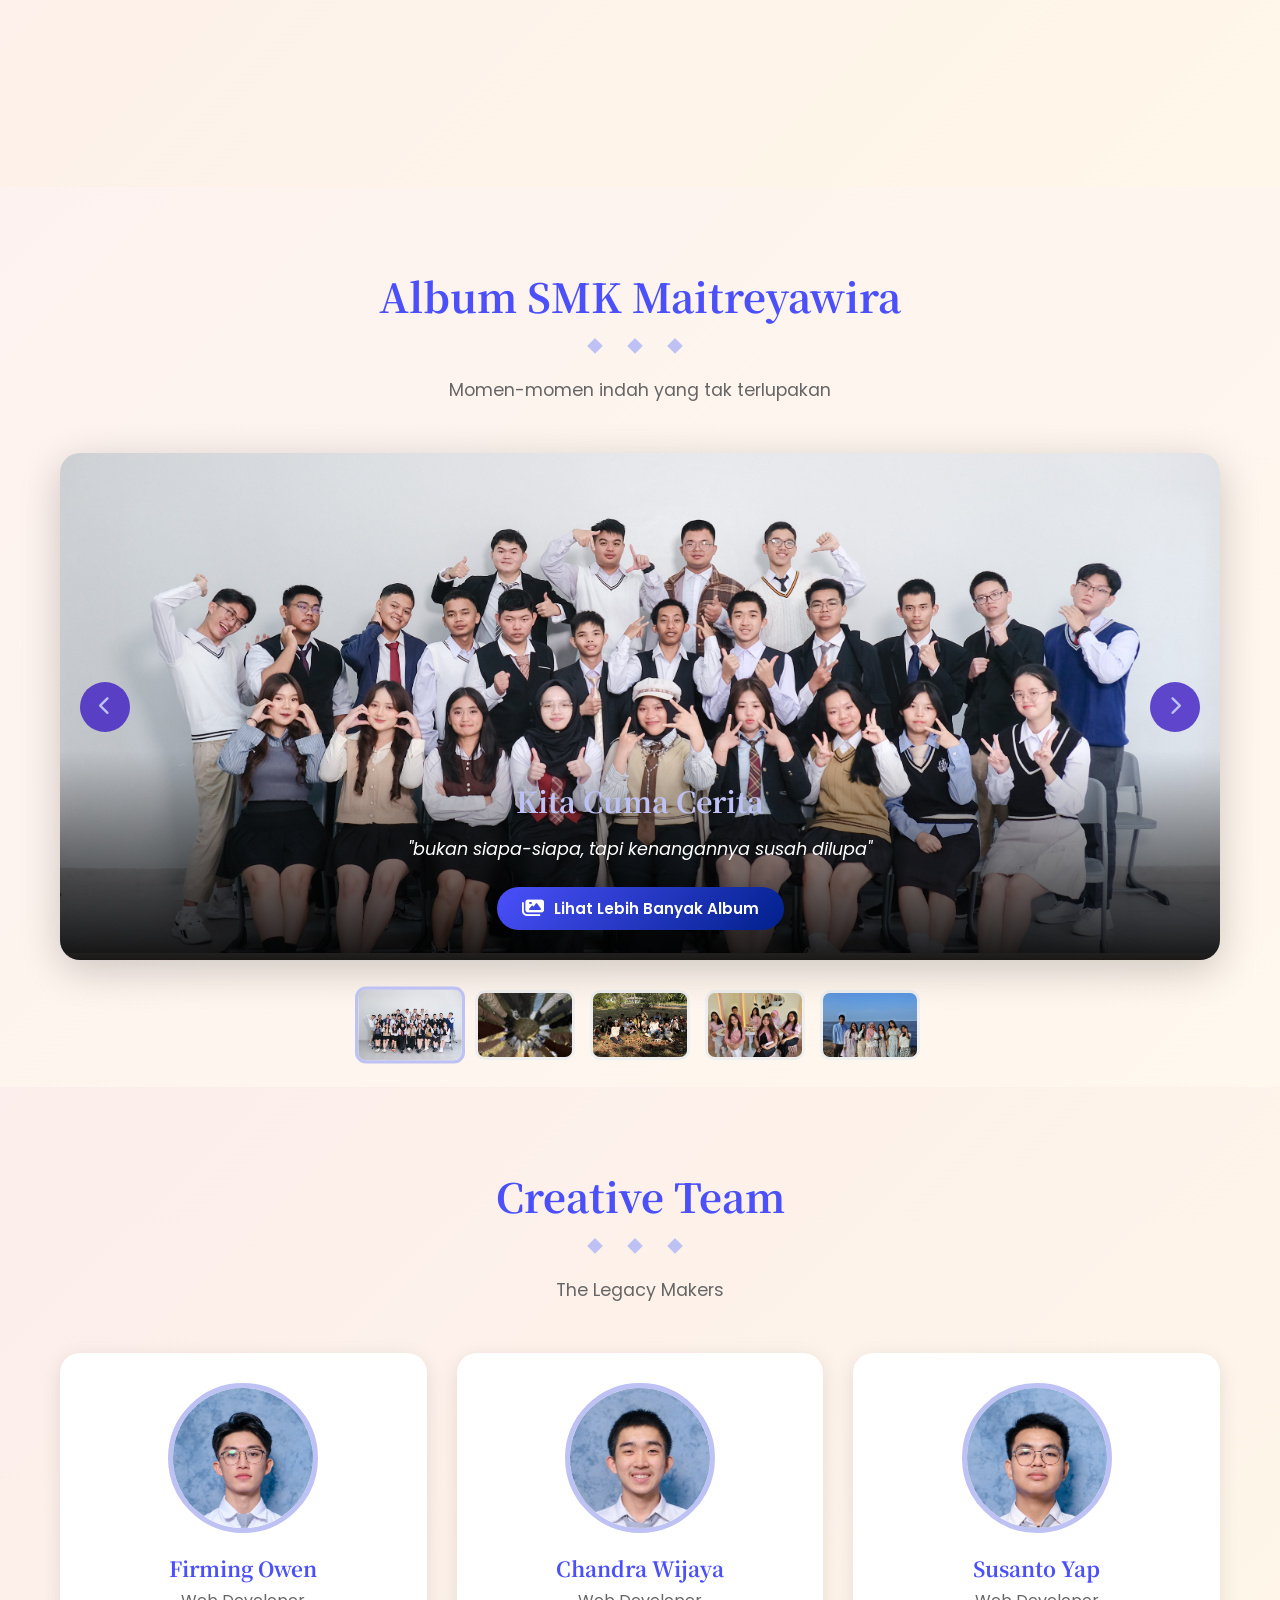
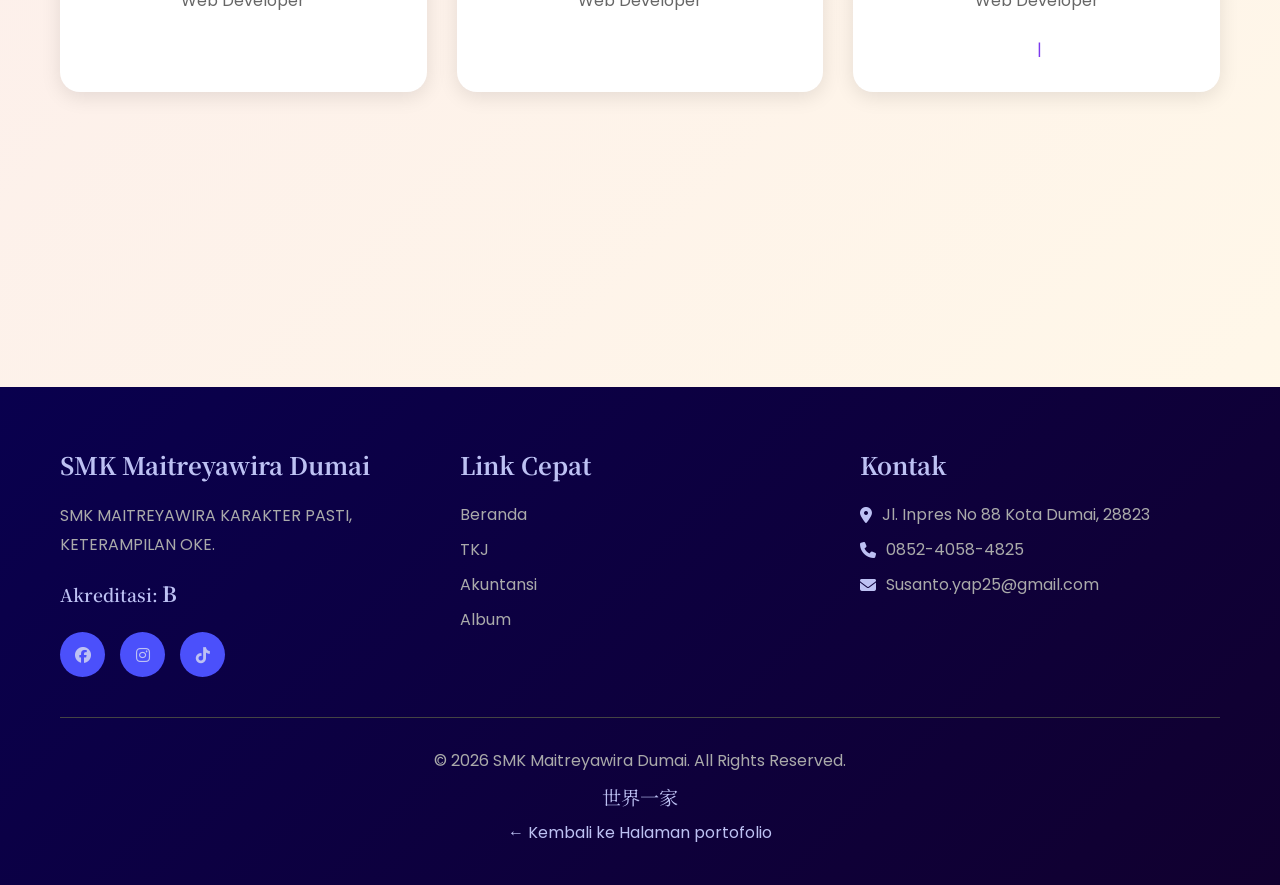
==== commit db07b52f: "Update index.html" ====
--- a/index.html
+++ b/index.html
@@ -562,11 +562,6 @@
     <script src="script.js"></script>
     <script>
       const typedProfile = document.getElementById('typed-profile');
-      const profileTexts = [
-        'Membangun website interaktif',
-        'Desain antarmuka bersih dan profesional',
-        'Membawa cerita sekolah ke dunia digital'
-      ];
       let profileTextIndex = 0;
       let profileCharIndex = 0;
       const typeSpeed = 90;
